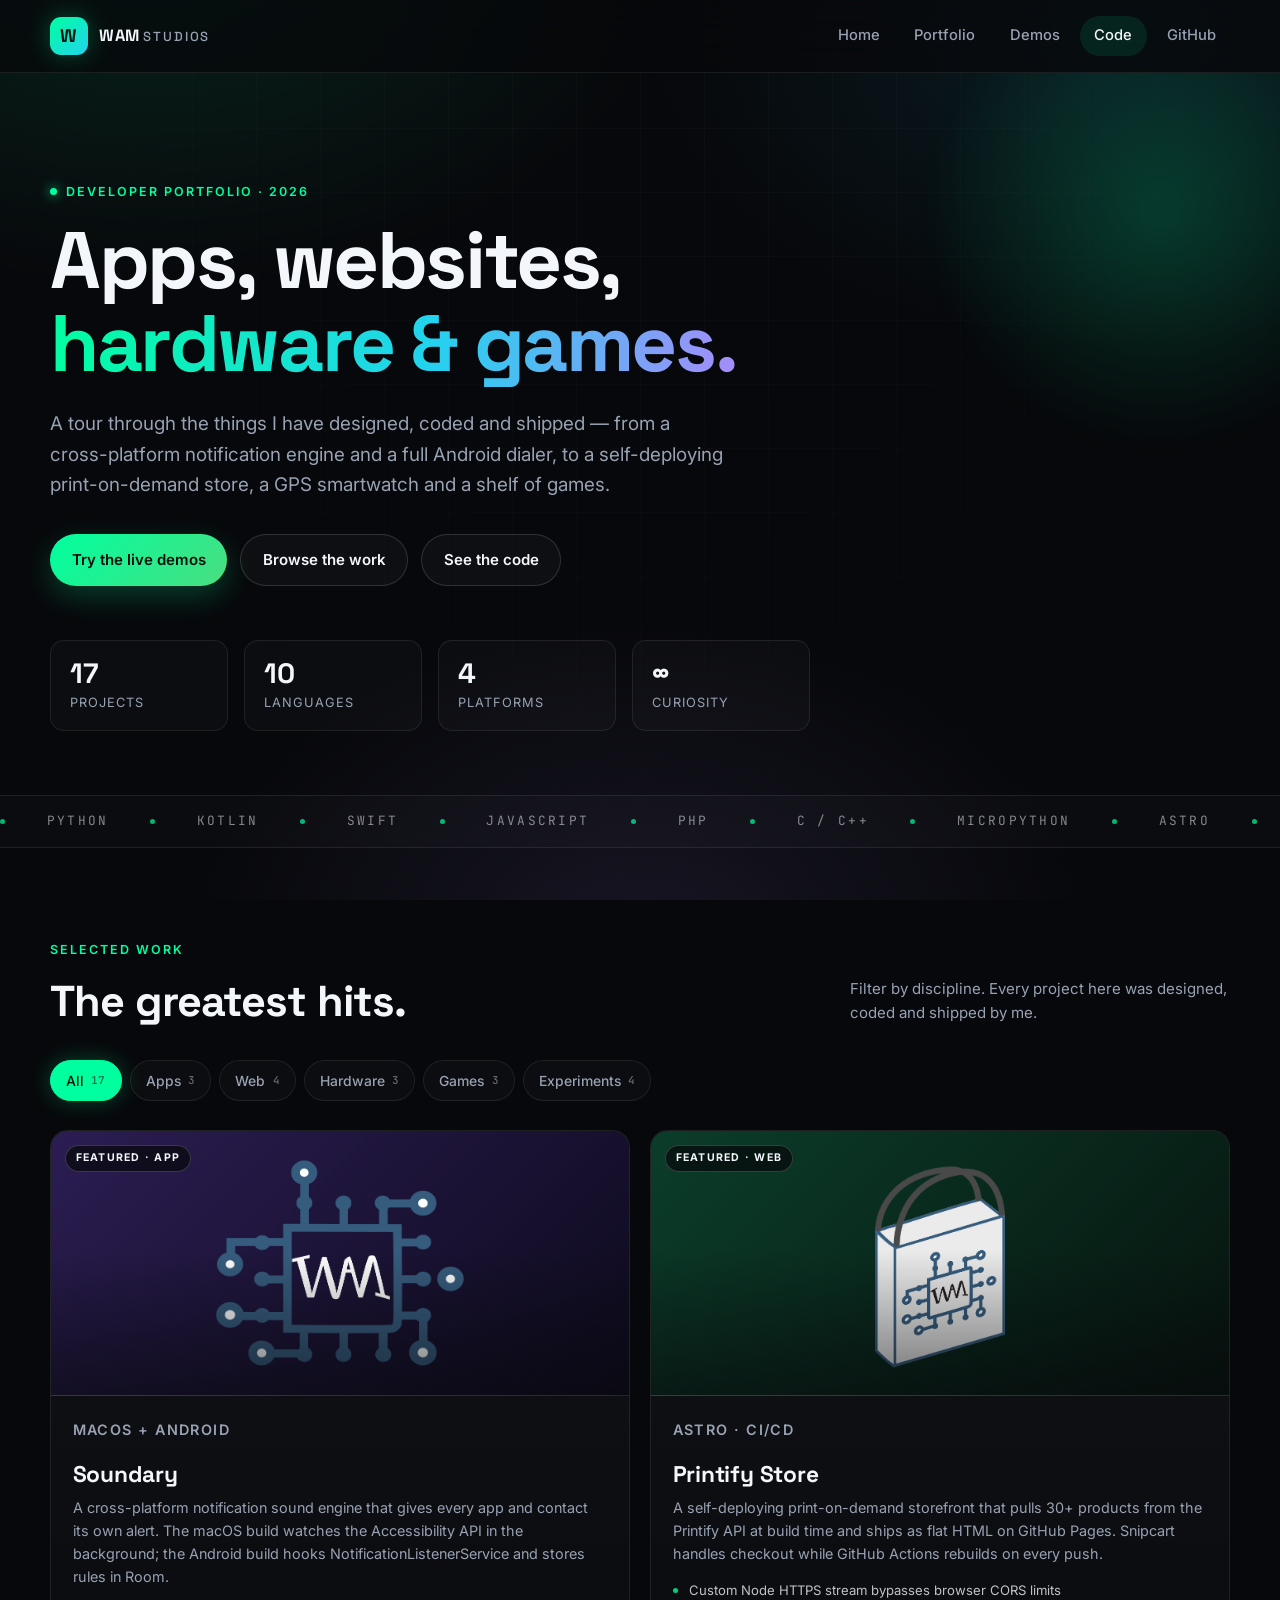
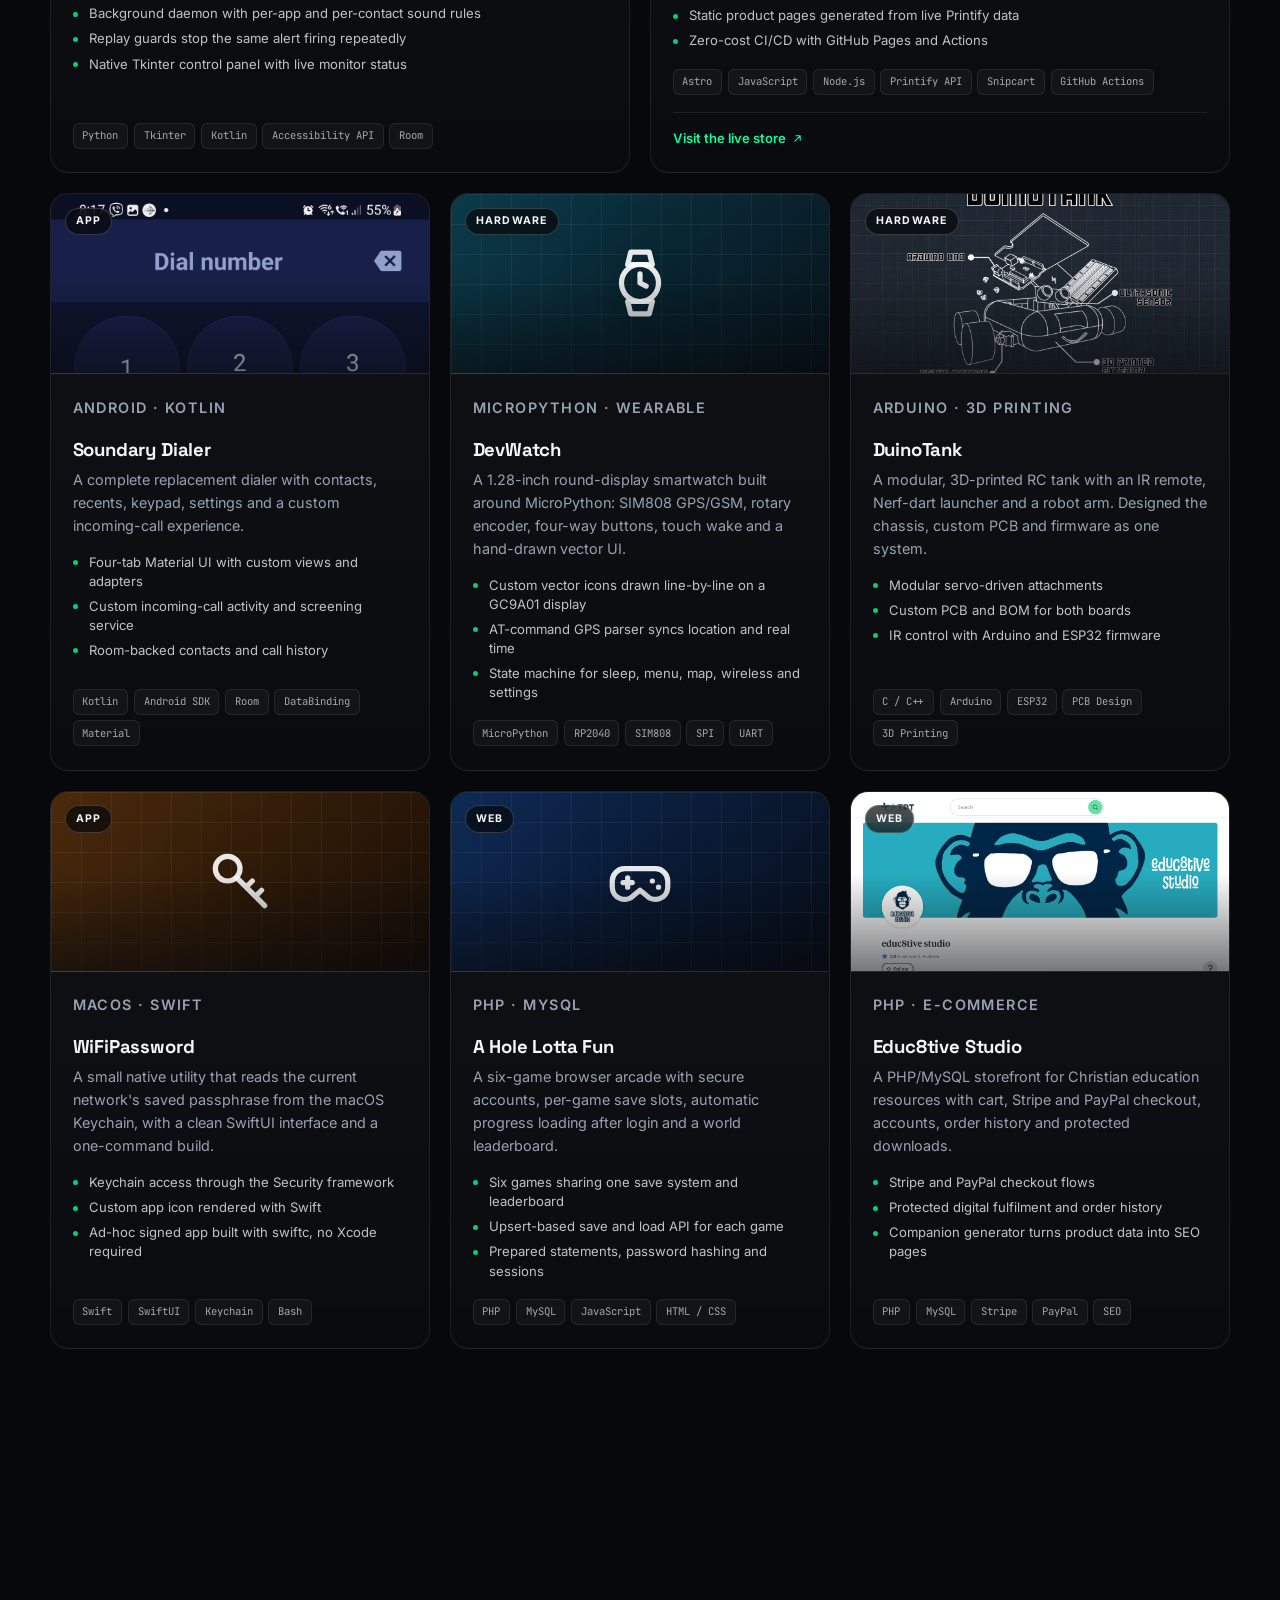
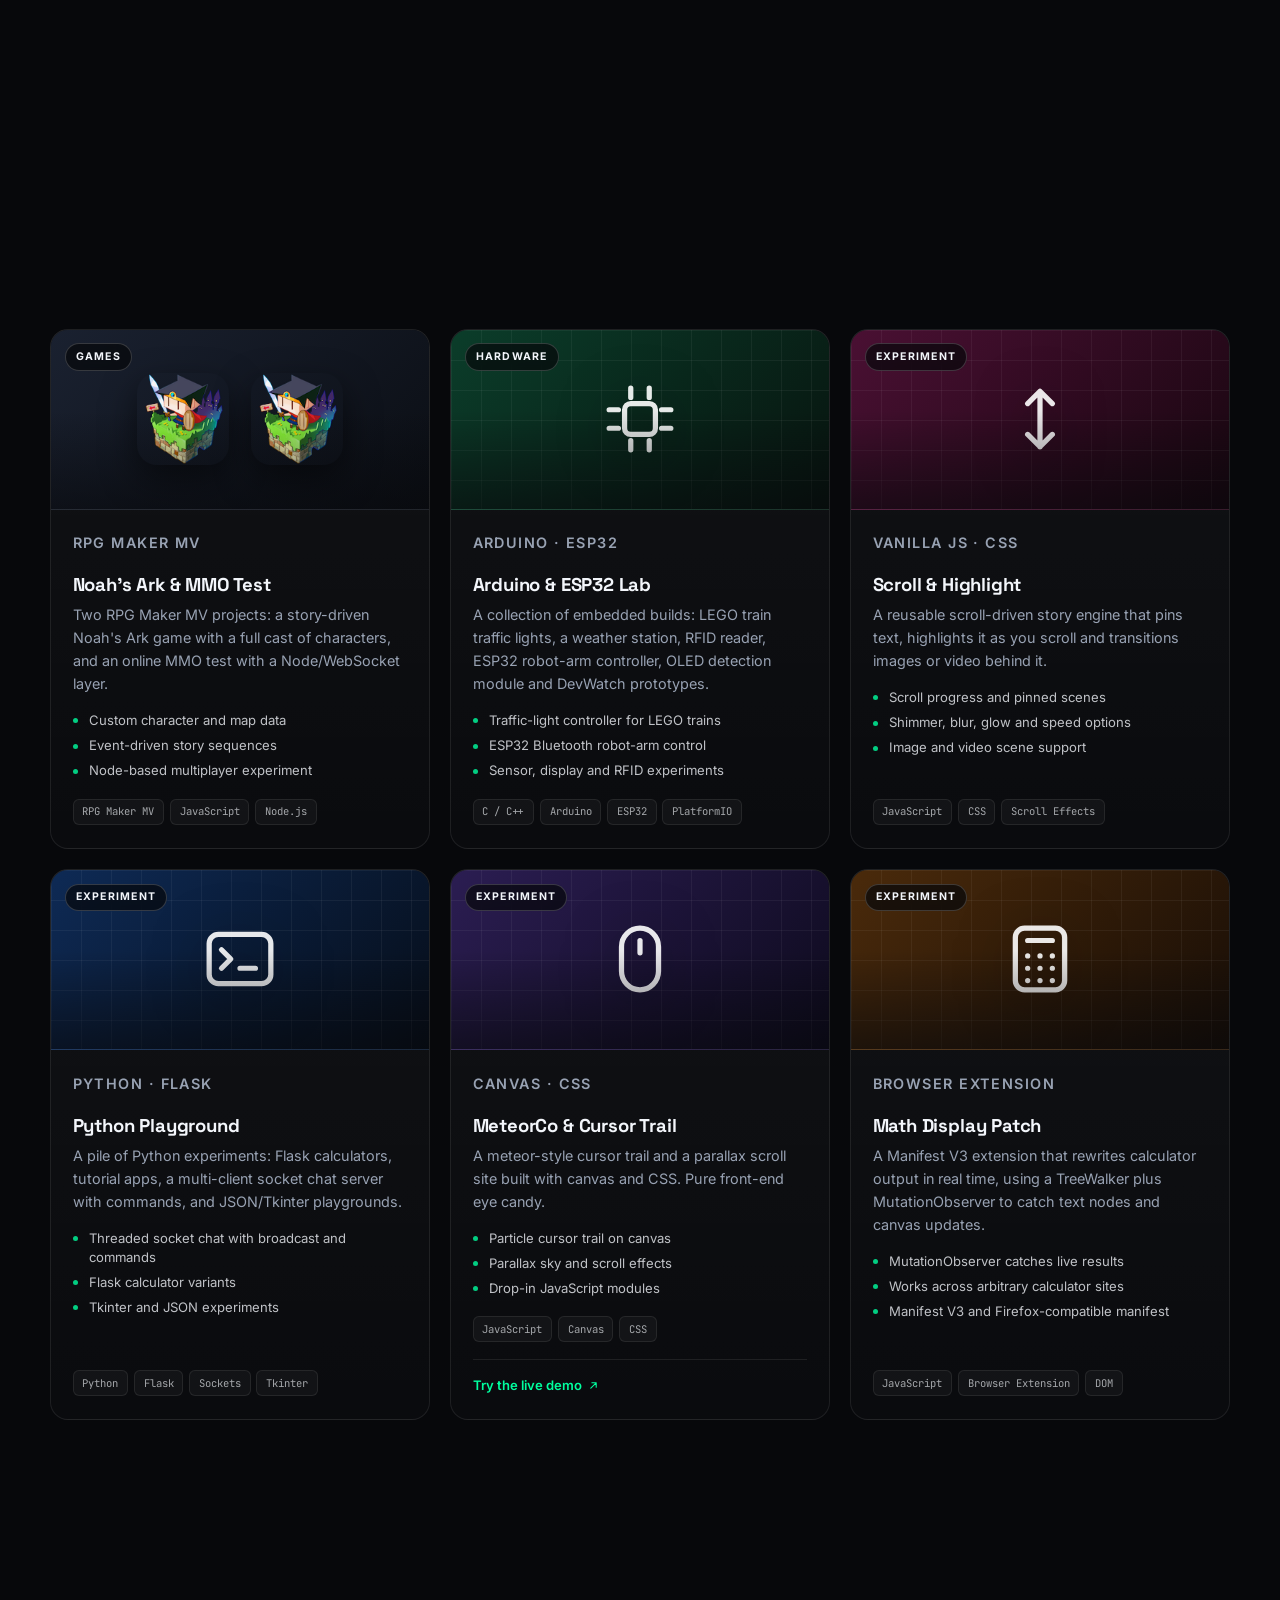
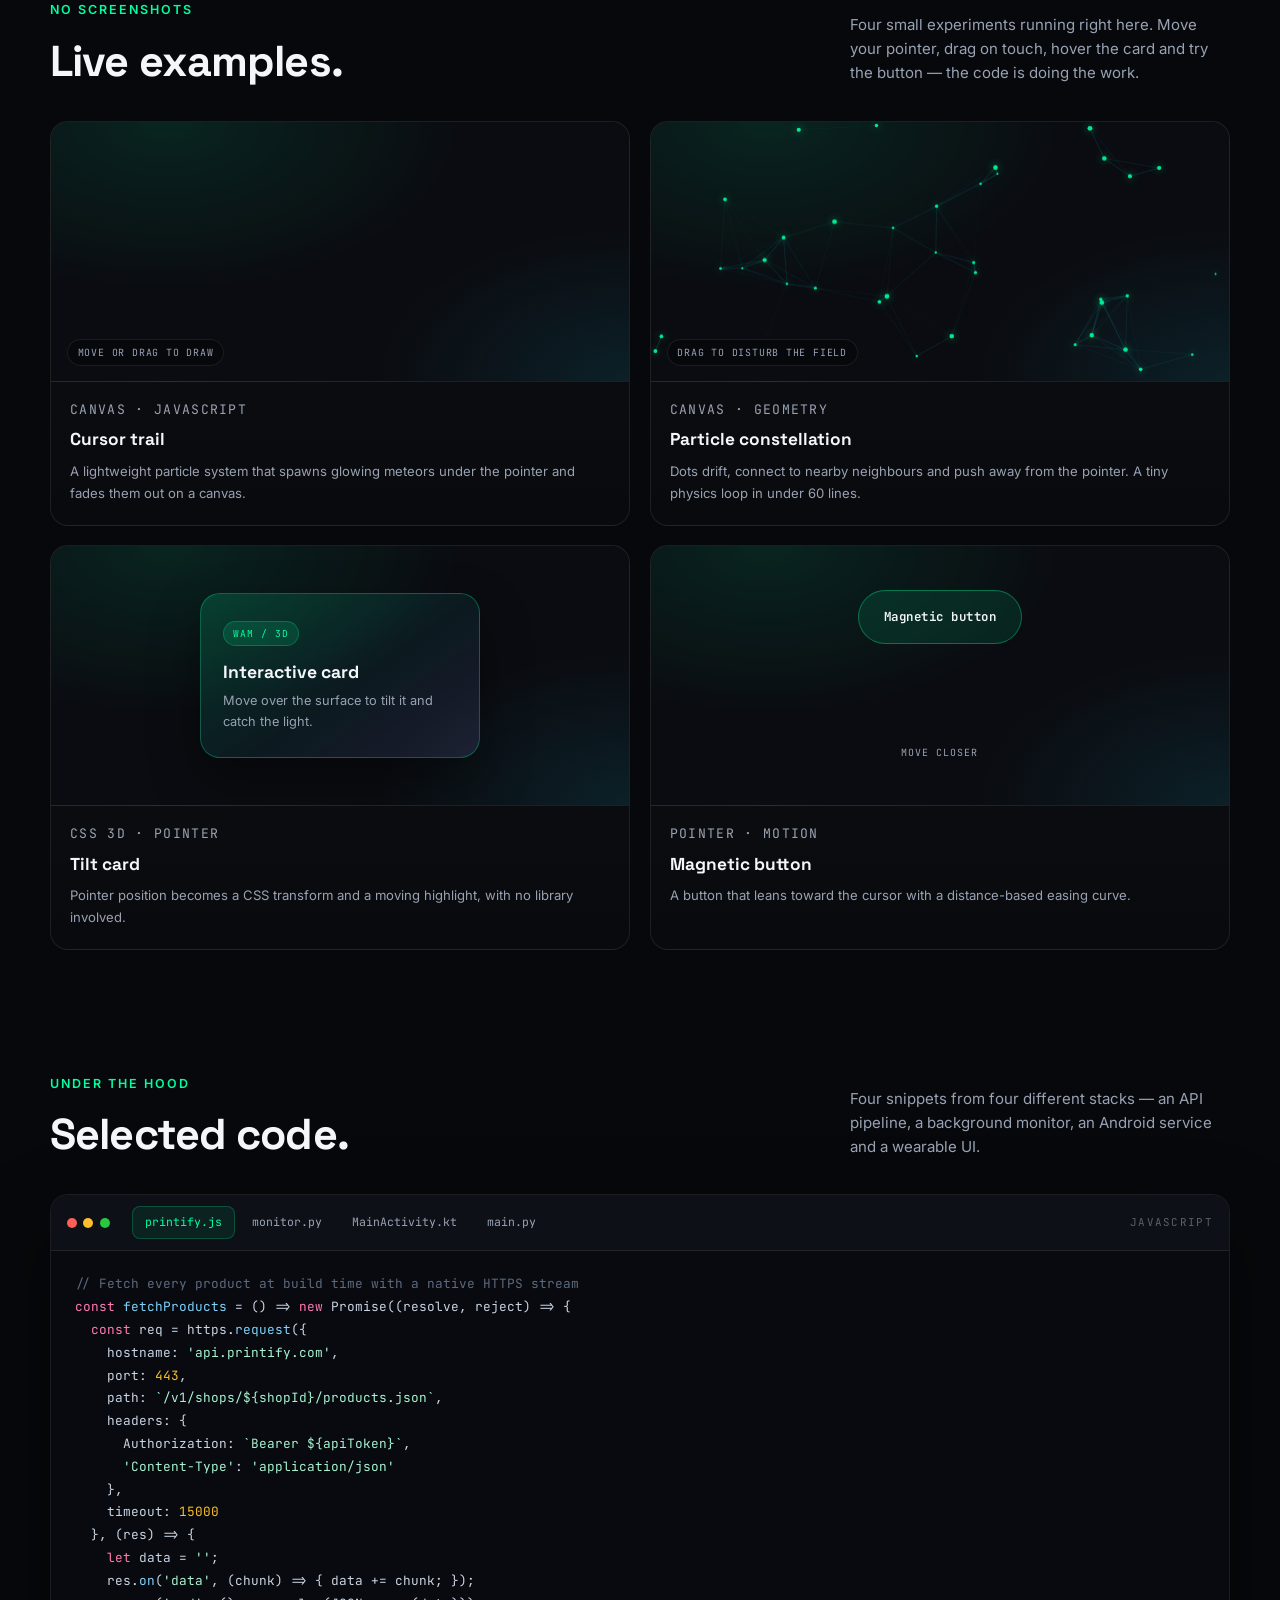
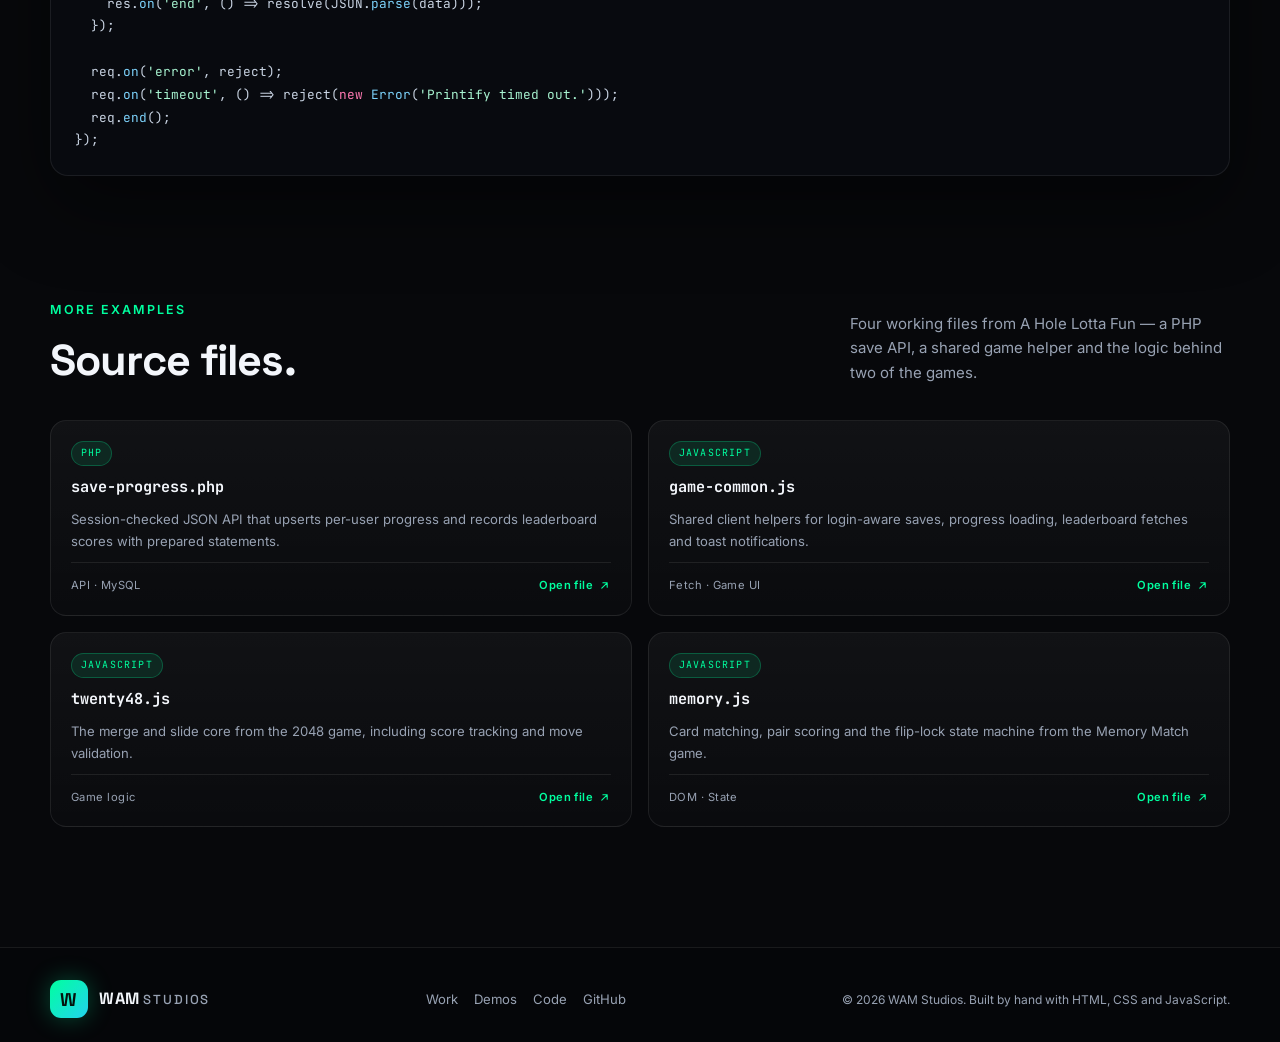
==== index.html @ cb6c3653 "Initial portfolio site" ====
<!DOCTYPE html>
<html lang="en">
<head>
<meta charset="UTF-8">
<meta name="viewport" content="width=device-width, initial-scale=1.0">
<title>Code Portfolio | WAM Studios</title>
<link rel="icon" href="image/WAM Logo.svg" type="image/svg+xml">
<link rel="preconnect" href="https://fonts.googleapis.com">
<link rel="preconnect" href="https://fonts.gstatic.com" crossorigin>
<link href="https://fonts.googleapis.com/css2?family=Inter:wght@400;500;600;700&family=Space+Grotesk:wght@500;600;700&family=JetBrains+Mono:wght@400;600&display=swap" rel="stylesheet">
<style>
  :root {
    --bg: #07080b;
    --bg-soft: #0b0d12;
    --panel: #0e1117;
    --panel-2: #131823;
    --line: rgba(255, 255, 255, 0.08);
    --line-strong: rgba(255, 255, 255, 0.14);
    --text: #f3f6fb;
    --muted: #98a2b3;
    --green: #00ff9f;
    --cyan: #22d3ee;
    --purple: #a78bfa;
    --orange: #fb923c;
    --pink: #f472b6;
    --radius: 18px;
  }

  * { margin: 0; padding: 0; box-sizing: border-box; }

  .svg-defs { position: absolute; }

  html { scroll-behavior: smooth; }

  body {
    font-family: 'Inter', system-ui, sans-serif;
    color: var(--text);
    background: var(--bg);
    line-height: 1.6;
    overflow-x: hidden;
    -webkit-font-smoothing: antialiased;
  }

  body::before {
    content: "";
    position: fixed;
    inset: 0;
    z-index: -2;
    background:
      radial-gradient(900px 600px at 12% -8%, rgba(0, 255, 159, 0.12), transparent 60%),
      radial-gradient(800px 520px at 88% 4%, rgba(34, 211, 238, 0.10), transparent 60%),
      radial-gradient(700px 500px at 50% 105%, rgba(167, 139, 250, 0.10), transparent 65%),
      var(--bg);
  }

  body::after {
    content: "";
    position: fixed;
    inset: 0;
    z-index: -1;
    pointer-events: none;
    background-image:
      linear-gradient(rgba(255, 255, 255, 0.025) 1px, transparent 1px),
      linear-gradient(90deg, rgba(255, 255, 255, 0.025) 1px, transparent 1px);
    background-size: 64px 64px;
    mask-image: radial-gradient(ellipse at 50% 0%, black 20%, transparent 78%);
    -webkit-mask-image: radial-gradient(ellipse at 50% 0%, black 20%, transparent 78%);
  }

  a { color: inherit; text-decoration: none; }
  img { max-width: 100%; display: block; }
  button { font: inherit; }

  .wrap {
    width: min(1180px, calc(100% - 3rem));
    margin: 0 auto;
  }

  .topbar {
    position: sticky;
    top: 0;
    z-index: 50;
    backdrop-filter: blur(18px);
    -webkit-backdrop-filter: blur(18px);
    background: rgba(7, 8, 11, 0.72);
    border-bottom: 1px solid var(--line);
  }

  .topbar-inner {
    display: flex;
    align-items: center;
    justify-content: space-between;
    gap: 1.5rem;
    height: 72px;
  }

  .brand {
    display: flex;
    align-items: center;
    gap: 0.7rem;
    font-family: 'Space Grotesk', sans-serif;
    font-weight: 700;
    letter-spacing: 0.02em;
  }

  .brand-mark {
    display: grid;
    place-items: center;
    width: 38px;
    height: 38px;
    border-radius: 11px;
    background: linear-gradient(135deg, var(--green), var(--cyan));
    color: #04120c;
    font-size: 1.15rem;
    box-shadow: 0 0 24px rgba(0, 255, 159, 0.28);
  }

  .brand-text { font-size: 1.02rem; }
  .brand-text em {
    font-style: normal;
    color: var(--muted);
    font-weight: 500;
    font-size: 0.82rem;
    letter-spacing: 0.14em;
    text-transform: uppercase;
  }

  .topnav {
    display: flex;
    align-items: center;
    gap: 0.35rem;
  }

  .topnav a {
    padding: 0.5rem 0.9rem;
    border-radius: 999px;
    color: var(--muted);
    font-size: 0.92rem;
    font-weight: 500;
    transition: color 0.2s, background 0.2s;
  }

  .topnav a:hover { color: var(--text); background: rgba(255, 255, 255, 0.06); }
  .topnav a.active { color: var(--text); background: rgba(0, 255, 159, 0.10); }

  .hero {
    position: relative;
    padding: 6.5rem 0 4rem;
    overflow: hidden;
  }

  .hero-glow {
    position: absolute;
    width: 520px;
    height: 520px;
    right: -140px;
    top: -120px;
    border-radius: 50%;
    background: radial-gradient(circle, rgba(0, 255, 159, 0.18), transparent 65%);
    filter: blur(10px);
    pointer-events: none;
  }

  .eyebrow {
    display: inline-flex;
    align-items: center;
    gap: 0.55rem;
    font-size: 0.78rem;
    font-weight: 600;
    letter-spacing: 0.16em;
    text-transform: uppercase;
    color: var(--green);
    margin-bottom: 1.1rem;
  }

  .eyebrow .dot {
    width: 7px;
    height: 7px;
    border-radius: 50%;
    background: var(--green);
    box-shadow: 0 0 12px var(--green);
    animation: pulse 2.2s infinite;
  }

  @keyframes pulse {
    0%, 100% { opacity: 1; transform: scale(1); }
    50% { opacity: 0.45; transform: scale(0.75); }
  }

  h1 {
    font-family: 'Space Grotesk', sans-serif;
    font-size: clamp(2.7rem, 6.4vw, 5rem);
    line-height: 1.04;
    letter-spacing: -0.03em;
    margin-bottom: 1.5rem;
  }

  .grad {
    background: linear-gradient(100deg, var(--green), var(--cyan) 55%, var(--purple));
    -webkit-background-clip: text;
    background-clip: text;
    -webkit-text-fill-color: transparent;
  }

  .lede {
    max-width: 680px;
    font-size: clamp(1.02rem, 1.5vw, 1.18rem);
    color: var(--muted);
  }

  .hero-actions {
    display: flex;
    flex-wrap: wrap;
    gap: 0.8rem;
    margin: 2.1rem 0 3.4rem;
  }

  .btn {
    display: inline-flex;
    align-items: center;
    gap: 0.5rem;
    padding: 0.82rem 1.35rem;
    border-radius: 999px;
    font-weight: 600;
    font-size: 0.94rem;
    transition: transform 0.2s, box-shadow 0.2s, background 0.2s, border-color 0.2s;
  }

  .btn:hover { transform: translateY(-2px); }

  .btn-primary {
    background: linear-gradient(135deg, var(--green), #4ade80);
    color: #04120c;
    box-shadow: 0 10px 30px rgba(0, 255, 159, 0.22);
  }

  .btn-primary:hover { box-shadow: 0 14px 38px rgba(0, 255, 159, 0.32); }

  .btn-ghost {
    border: 1px solid var(--line-strong);
    color: var(--text);
    background: rgba(255, 255, 255, 0.03);
  }

  .btn-ghost:hover { background: rgba(255, 255, 255, 0.07); border-color: rgba(255, 255, 255, 0.24); }

  .stats {
    display: grid;
    grid-template-columns: repeat(4, minmax(0, 1fr));
    gap: 1rem;
    max-width: 760px;
  }

  .stats div {
    padding: 1.05rem 1.2rem;
    border: 1px solid var(--line);
    border-radius: 14px;
    background: rgba(255, 255, 255, 0.025);
  }

  .stats dt {
    font-family: 'Space Grotesk', sans-serif;
    font-size: 1.75rem;
    font-weight: 700;
    line-height: 1.1;
  }

  .stats dd {
    color: var(--muted);
    font-size: 0.8rem;
    letter-spacing: 0.08em;
    text-transform: uppercase;
    margin-top: 0.25rem;
  }

  .marquee {
    border-top: 1px solid var(--line);
    border-bottom: 1px solid var(--line);
    background: rgba(255, 255, 255, 0.018);
    overflow: hidden;
    padding: 0.95rem 0;
  }

  .marquee-track {
    display: flex;
    width: max-content;
    gap: 2.6rem;
    animation: scroll 34s linear infinite;
  }

  .marquee span {
    font-family: 'JetBrains Mono', monospace;
    font-size: 0.8rem;
    letter-spacing: 0.18em;
    text-transform: uppercase;
    color: rgba(243, 246, 251, 0.52);
    white-space: nowrap;
  }

  .marquee span::before {
    content: "";
    display: inline-block;
    width: 5px;
    height: 5px;
    border-radius: 50%;
    background: var(--green);
    margin-right: 2.6rem;
    vertical-align: middle;
    opacity: 0.7;
  }

  @keyframes scroll {
    from { transform: translateX(0); }
    to { transform: translateX(-50%); }
  }

  .section { padding: 5.5rem 0; }
  section[id] { scroll-margin-top: 88px; }

  .section-head {
    display: flex;
    align-items: flex-end;
    justify-content: space-between;
    gap: 2rem;
    margin-bottom: 2.2rem;
  }

  h2 {
    font-family: 'Space Grotesk', sans-serif;
    font-size: clamp(1.9rem, 3.4vw, 2.7rem);
    letter-spacing: -0.02em;
    line-height: 1.1;
  }

  .section-note {
    max-width: 380px;
    color: var(--muted);
    font-size: 0.94rem;
  }

  .filters {
    display: flex;
    flex-wrap: wrap;
    gap: 0.5rem;
    margin-bottom: 1.8rem;
  }

  .filter {
    display: inline-flex;
    align-items: center;
    gap: 0.45rem;
    padding: 0.52rem 0.95rem;
    border-radius: 999px;
    border: 1px solid var(--line);
    background: rgba(255, 255, 255, 0.025);
    color: var(--muted);
    font-size: 0.87rem;
    font-weight: 500;
    cursor: pointer;
    transition: all 0.2s;
  }

  .filter span {
    font-family: 'JetBrains Mono', monospace;
    font-size: 0.68rem;
    color: rgba(243, 246, 251, 0.4);
  }

  .filter:hover { color: var(--text); border-color: var(--line-strong); }

  .filter.is-active {
    color: #04120c;
    background: var(--green);
    border-color: var(--green);
    box-shadow: 0 0 22px rgba(0, 255, 159, 0.25);
  }

  .filter.is-active span { color: rgba(4, 18, 12, 0.6); }

  .work-grid {
    display: grid;
    grid-template-columns: repeat(6, minmax(0, 1fr));
    gap: 1.25rem;
  }

  .card {
    grid-column: span 2;
    display: flex;
    flex-direction: column;
    background: linear-gradient(180deg, rgba(255, 255, 255, 0.045), rgba(255, 255, 255, 0.015));
    border: 1px solid var(--line);
    border-radius: var(--radius);
    overflow: hidden;
    transition: transform 0.28s, border-color 0.28s, box-shadow 0.28s;
  }

  .card.featured { grid-column: span 3; }

  .card:hover {
    transform: translateY(-6px);
    border-color: rgba(0, 255, 159, 0.35);
    box-shadow: 0 24px 60px rgba(0, 0, 0, 0.45), 0 0 0 1px rgba(0, 255, 159, 0.08);
  }

  .card.is-hidden { display: none; }

  .cover {
    position: relative;
    height: 180px;
    overflow: hidden;
    background: linear-gradient(135deg, #151a24, #0b0e14);
    border-bottom: 1px solid var(--line);
  }

  .card.featured .cover { height: 265px; }

  .cover img {
    width: 100%;
    height: 100%;
    object-fit: cover;
    transition: transform 0.6s ease;
  }

  .card:hover .cover img { transform: scale(1.045); }

  .cover .contain { object-fit: contain; padding: 1.6rem; }
  .cover .top { object-position: center top; }

  .cover::after {
    content: "";
    position: absolute;
    inset: 0;
    background: linear-gradient(to top, rgba(7, 8, 11, 0.55), transparent 55%);
    pointer-events: none;
  }

  .cover-art {
    position: absolute;
    inset: 0;
    display: grid;
    place-items: center;
    background-image:
      linear-gradient(rgba(255, 255, 255, 0.05) 1px, transparent 1px),
      linear-gradient(90deg, rgba(255, 255, 255, 0.05) 1px, transparent 1px);
    background-size: 30px 30px;
  }

  .cover-art .icon {
    width: 74px;
    height: 74px;
    color: rgba(255, 255, 255, 0.9);
    filter: drop-shadow(0 10px 26px rgba(0, 0, 0, 0.5));
  }

  .card.featured .cover-art .icon { width: 92px; height: 92px; }

  .cover-violet { background: linear-gradient(135deg, #2b1d52, #0d0a1c); }
  .cover-cyan { background: linear-gradient(135deg, #0b3a4a, #07131b); }
  .cover-green { background: linear-gradient(135deg, #0b3d2a, #07130e); }
  .cover-orange { background: linear-gradient(135deg, #4a2a0b, #170d06); }
  .cover-pink { background: linear-gradient(135deg, #4a1033, #17060f); }
  .cover-blue { background: linear-gradient(135deg, #0e2a55, #060d18); }

  .cover-pair {
    position: absolute;
    inset: 0;
    display: flex;
    align-items: center;
    justify-content: center;
    gap: 1.4rem;
    background: linear-gradient(135deg, #1a2130, #0b0e14);
  }

  .cover-pair img {
    width: 92px;
    height: 92px;
    border-radius: 20px;
    object-fit: cover;
    box-shadow: 0 14px 34px rgba(0, 0, 0, 0.55);
  }

  .cat-badge {
    position: absolute;
    top: 0.85rem;
    left: 0.85rem;
    z-index: 2;
    padding: 0.28rem 0.62rem;
    border-radius: 999px;
    font-size: 0.66rem;
    font-weight: 700;
    letter-spacing: 0.12em;
    text-transform: uppercase;
    background: rgba(7, 8, 11, 0.7);
    border: 1px solid rgba(255, 255, 255, 0.18);
    backdrop-filter: blur(8px);
  }

  .card-body {
    display: flex;
    flex-direction: column;
    flex: 1;
    padding: 1.35rem 1.35rem 1.45rem;
  }

  .card-body h3 {
    font-family: 'Space Grotesk', sans-serif;
    font-size: 1.16rem;
    letter-spacing: -0.01em;
    margin-bottom: 0.2rem;
  }

  .card.featured .card-body h3 { font-size: 1.42rem; }

  .kicker {
    color: var(--green);
    font-size: 0.72rem;
    font-weight: 600;
    letter-spacing: 0.1em;
    text-transform: uppercase;
    margin-bottom: 0.65rem;
  }

  .card-body p {
    color: var(--muted);
    font-size: 0.9rem;
    margin-bottom: 1rem;
  }

  .highlights {
    list-style: none;
    display: grid;
    gap: 0.38rem;
    margin-bottom: 1.15rem;
  }

  .highlights li {
    position: relative;
    padding-left: 1.05rem;
    color: rgba(243, 246, 251, 0.78);
    font-size: 0.82rem;
    line-height: 1.45;
  }

  .highlights li::before {
    content: "";
    position: absolute;
    left: 0;
    top: 0.55em;
    width: 5px;
    height: 5px;
    border-radius: 50%;
    background: var(--green);
    opacity: 0.8;
  }

  .tags {
    display: flex;
    flex-wrap: wrap;
    gap: 0.35rem;
    margin-top: auto;
  }

  .tags span {
    padding: 0.22rem 0.55rem;
    border-radius: 6px;
    border: 1px solid var(--line);
    background: rgba(255, 255, 255, 0.035);
    color: rgba(243, 246, 251, 0.65);
    font-family: 'JetBrains Mono', monospace;
    font-size: 0.66rem;
  }

  .card-links {
    display: flex;
    flex-wrap: wrap;
    gap: 0.9rem;
    margin-top: 1.05rem;
    padding-top: 0.95rem;
    border-top: 1px solid var(--line);
  }

  .card-links a {
    display: inline-flex;
    align-items: center;
    gap: 0.35rem;
    font-size: 0.82rem;
    font-weight: 600;
    color: var(--green);
  }

  .card-links a:hover { text-decoration: underline; }
  .card-links a svg { width: 13px; height: 13px; }

  .code-section { padding-top: 2rem; }

  .code-window {
    border: 1px solid var(--line);
    border-radius: var(--radius);
    overflow: hidden;
    background: #080a0f;
    box-shadow: 0 30px 80px rgba(0, 0, 0, 0.45);
  }

  .code-bar {
    display: flex;
    align-items: center;
    gap: 1rem;
    padding: 0.7rem 1rem;
    background: #0d1016;
    border-bottom: 1px solid var(--line);
    overflow-x: auto;
  }

  .dots { display: flex; gap: 0.4rem; flex-shrink: 0; }
  .dots i { width: 10px; height: 10px; border-radius: 50%; background: #2a3242; display: block; }
  .dots i:first-child { background: #ff5f57; }
  .dots i:nth-child(2) { background: #febc2e; }
  .dots i:nth-child(3) { background: #28c840; }

  .code-tabs {
    display: flex;
    gap: 0.25rem;
    margin-left: 0.4rem;
  }

  .code-tab {
    padding: 0.38rem 0.75rem;
    border-radius: 8px;
    border: 1px solid transparent;
    background: transparent;
    color: var(--muted);
    font-family: 'JetBrains Mono', monospace;
    font-size: 0.72rem;
    cursor: pointer;
    white-space: nowrap;
    transition: all 0.2s;
  }

  .code-tab:hover { color: var(--text); background: rgba(255, 255, 255, 0.05); }

  .code-tab.is-active {
    color: var(--green);
    background: rgba(0, 255, 159, 0.08);
    border-color: rgba(0, 255, 159, 0.22);
  }

  .code-lang {
    margin-left: auto;
    font-family: 'JetBrains Mono', monospace;
    font-size: 0.68rem;
    letter-spacing: 0.12em;
    text-transform: uppercase;
    color: rgba(243, 246, 251, 0.35);
    flex-shrink: 0;
  }

  .code-panel { display: none; margin: 0; padding: 1.4rem 1.5rem; overflow-x: auto; }
  .code-panel.is-active { display: block; }

  .code-panel code {
    font-family: 'JetBrains Mono', monospace;
    font-size: 0.8rem;
    line-height: 1.75;
    color: #c9d4e3;
    white-space: pre;
  }

  .code-panel .cmt { color: #5c6a7e; }
  .code-panel .kw { color: #ff7ab2; }
  .code-panel .fn { color: #7dd3fc; }
  .code-panel .str { color: #a7f3d0; }
  .code-panel .num { color: #fbbf24; }

  .demo-grid {
    display: grid;
    grid-template-columns: repeat(2, minmax(0, 1fr));
    gap: 1.2rem;
  }

  .demo-card {
    border: 1px solid var(--line);
    border-radius: var(--radius);
    background: linear-gradient(180deg, rgba(255, 255, 255, 0.04), rgba(255, 255, 255, 0.012));
    overflow: hidden;
  }

  .demo-stage {
    position: relative;
    display: grid;
    place-items: center;
    height: 260px;
    overflow: hidden;
    background:
      radial-gradient(420px 240px at 20% 0%, rgba(0, 255, 159, 0.10), transparent 70%),
      radial-gradient(360px 220px at 100% 100%, rgba(34, 211, 238, 0.10), transparent 70%),
      #0a0c11;
    border-bottom: 1px solid var(--line);
    touch-action: pan-y;
    user-select: none;
  }

  .demo-stage canvas {
    position: absolute;
    inset: 0;
    display: block;
    width: 100%;
    height: 100%;
  }

  .trail-stage,
  .constellation-stage { cursor: crosshair; }

  .demo-label {
    position: absolute;
    left: 1rem;
    bottom: 0.9rem;
    z-index: 2;
    padding: 0.3rem 0.6rem;
    border-radius: 999px;
    border: 1px solid var(--line);
    background: rgba(7, 8, 11, 0.7);
    color: var(--muted);
    font-family: 'JetBrains Mono', monospace;
    font-size: 0.62rem;
    letter-spacing: 0.08em;
    text-transform: uppercase;
    pointer-events: none;
    backdrop-filter: blur(8px);
    -webkit-backdrop-filter: blur(8px);
  }

  .demo-copy { padding: 1.1rem 1.2rem 1.25rem; }

  .demo-kicker {
    margin-bottom: 0.35rem;
    color: var(--cyan);
    font-family: 'JetBrains Mono', monospace;
    font-size: 0.64rem;
    letter-spacing: 0.1em;
    text-transform: uppercase;
  }

  .demo-copy h3 {
    margin-bottom: 0.45rem;
    font-family: 'Space Grotesk', sans-serif;
    font-size: 1.08rem;
  }

  .demo-copy p {
    color: var(--muted);
    font-size: 0.82rem;
    line-height: 1.65;
  }

  .tilt-stage { perspective: 900px; }

  .tilt-card {
    position: relative;
    width: min(72%, 280px);
    padding: 1.55rem 1.4rem;
    border: 1px solid rgba(0, 255, 159, 0.28);
    border-radius: 20px;
    background: linear-gradient(145deg, rgba(0, 255, 159, 0.16), rgba(34, 211, 238, 0.07) 55%, rgba(167, 139, 250, 0.12));
    box-shadow: 0 22px 50px rgba(0, 0, 0, 0.38);
    overflow: hidden;
    transform-style: preserve-3d;
    transition: transform 0.15s ease;
    will-change: transform;
  }

  .tilt-card::after {
    content: "";
    position: absolute;
    inset: 0;
    background: radial-gradient(circle at var(--mx, 50%) var(--my, 50%), rgba(255, 255, 255, 0.22), transparent 45%);
    opacity: 0;
    transition: opacity 0.2s ease;
    pointer-events: none;
  }

  .tilt-stage:hover .tilt-card::after { opacity: 1; }

  .tilt-badge {
    display: inline-block;
    margin-bottom: 0.75rem;
    padding: 0.22rem 0.55rem;
    border: 1px solid rgba(0, 255, 159, 0.24);
    border-radius: 999px;
    background: rgba(0, 255, 159, 0.12);
    color: var(--green);
    font-family: 'JetBrains Mono', monospace;
    font-size: 0.6rem;
    letter-spacing: 0.1em;
  }

  .tilt-card h3 {
    margin-bottom: 0.35rem;
    font-family: 'Space Grotesk', sans-serif;
    font-size: 1.1rem;
  }

  .tilt-card p {
    color: var(--muted);
    font-size: 0.8rem;
    line-height: 1.6;
  }

  .magnetic-stage { gap: 0.85rem; }

  .magnetic-btn {
    position: relative;
    z-index: 2;
    padding: 1rem 1.55rem;
    border: 1px solid rgba(0, 255, 159, 0.35);
    border-radius: 999px;
    background: rgba(0, 255, 159, 0.1);
    color: var(--text);
    font-family: 'JetBrains Mono', monospace;
    font-size: 0.78rem;
    font-weight: 600;
    letter-spacing: 0.04em;
    cursor: pointer;
    transition: transform 0.18s ease, box-shadow 0.18s ease, background 0.18s ease;
    will-change: transform;
  }

  .magnetic-btn:hover {
    background: rgba(0, 255, 159, 0.16);
    box-shadow: 0 0 35px rgba(0, 255, 159, 0.22);
  }

  .demo-hint {
    color: var(--muted);
    font-family: 'JetBrains Mono', monospace;
    font-size: 0.62rem;
    letter-spacing: 0.1em;
    text-transform: uppercase;
  }

  .example-grid {
    display: grid;
    grid-template-columns: repeat(2, minmax(0, 1fr));
    gap: 1rem;
    margin-top: 1.4rem;
  }

  .example-card {
    display: flex;
    flex-direction: column;
    gap: 0.6rem;
    padding: 1.25rem;
    border: 1px solid var(--line);
    border-radius: 16px;
    background: linear-gradient(180deg, rgba(255, 255, 255, 0.045), rgba(255, 255, 255, 0.015));
    transition: transform 0.2s ease, border-color 0.2s ease, background 0.2s ease;
  }

  .example-card:hover {
    transform: translateY(-3px);
    border-color: rgba(0, 255, 159, 0.32);
    background: linear-gradient(180deg, rgba(0, 255, 159, 0.06), rgba(255, 255, 255, 0.015));
  }

  .file-type {
    align-self: flex-start;
    padding: 0.22rem 0.55rem;
    border-radius: 999px;
    background: rgba(0, 255, 159, 0.1);
    border: 1px solid rgba(0, 255, 159, 0.24);
    color: var(--green);
    font-family: 'JetBrains Mono', monospace;
    font-size: 0.62rem;
    letter-spacing: 0.12em;
    text-transform: uppercase;
  }

  .example-card h3 {
    margin: 0;
    font-family: 'JetBrains Mono', monospace;
    font-size: 0.95rem;
    color: var(--text);
  }

  .example-card p {
    margin: 0;
    color: var(--muted);
    font-size: 0.82rem;
    line-height: 1.65;
  }

  .file-meta {
    display: flex;
    align-items: center;
    justify-content: space-between;
    gap: 1rem;
    margin-top: auto;
    padding-top: 0.85rem;
    border-top: 1px solid var(--line);
    color: var(--muted);
    font-size: 0.7rem;
    letter-spacing: 0.04em;
  }

  .file-meta span:last-child {
    display: inline-flex;
    align-items: center;
    gap: 0.3rem;
    color: var(--green);
    font-weight: 600;
  }

  .file-meta svg { width: 13px; height: 13px; }

  .reveal { opacity: 0; transform: translateY(18px); transition: opacity 0.6s ease, transform 0.6s ease; }
  .reveal.in { opacity: 1; transform: none; }

  .site-footer {
    margin-top: 2rem;
    padding: 2rem 0;
    border-top: 1px solid var(--line);
    background: #050609;
  }

  .site-footer-inner {
    display: flex;
    align-items: center;
    justify-content: space-between;
    gap: 1.5rem;
    flex-wrap: wrap;
  }

  .footer-nav {
    display: flex;
    flex-wrap: wrap;
    gap: 1rem;
  }

  .footer-nav a {
    color: var(--muted);
    font-size: 0.82rem;
  }

  .footer-nav a:hover { color: var(--text); }

  .footer-copy {
    color: var(--muted);
    font-size: 0.75rem;
  }

  @media (max-width: 1100px) {
    .work-grid { grid-template-columns: repeat(2, minmax(0, 1fr)); }
    .card, .card.featured { grid-column: span 1; }
    .card.featured .cover { height: 220px; }
    .section-head { flex-direction: column; align-items: flex-start; gap: 0.8rem; }
  }

  @media (max-width: 720px) {
    .wrap { width: calc(100% - 2rem); }
    .topbar-inner { height: 64px; gap: 0.5rem; }
    .brand { flex-shrink: 0; }
    .brand-text em { display: none; }
    .topnav {
      gap: 0.2rem;
      min-width: 0;
      overflow-x: auto;
      scrollbar-width: none;
    }
    .topnav::-webkit-scrollbar { display: none; }
    .topnav a {
      padding: 0.4rem 0.5rem;
      font-size: 0.78rem;
      white-space: nowrap;
    }
    .topnav a:first-child { display: none; }
    .hero { padding-top: 4rem; }
    .stats { grid-template-columns: repeat(2, minmax(0, 1fr)); }
    .work-grid { grid-template-columns: 1fr; }
    .cover, .card.featured .cover { height: 200px; }
    .section { padding: 3.8rem 0; }
    .code-panel { padding: 1.1rem; }
    .code-panel code { font-size: 0.72rem; }
    .code-lang { display: none; }
    .demo-grid { grid-template-columns: 1fr; }
    .demo-stage { height: 230px; }
    .example-grid { grid-template-columns: 1fr; }
    .site-footer-inner { align-items: flex-start; flex-direction: column; }
  }

  @media (max-width: 380px) {
    .topnav a:nth-child(2) { display: none; }
  }

  @media (prefers-reduced-motion: reduce) {
    html { scroll-behavior: auto; }
    .marquee-track { animation: none; }
    .reveal { opacity: 1; transform: none; transition: none; }
    .card, .cover img { transition: none; }
    .tilt-card, .magnetic-btn { transition: none; }
  }
</style>
</head>
<body id="top">

<svg class="svg-defs" width="0" height="0" aria-hidden="true">
  <symbol id="i-wave" viewBox="0 0 24 24" fill="none" stroke="currentColor" stroke-width="1.7" stroke-linecap="round">
    <path d="M3 12h2l2-6 3 14 3-18 3 14 2-4h3"/>
  </symbol>
  <symbol id="i-phone" viewBox="0 0 24 24" fill="none" stroke="currentColor" stroke-width="1.7" stroke-linecap="round" stroke-linejoin="round">
    <rect x="6" y="2" width="12" height="20" rx="3"/><path d="M11 18h2"/>
  </symbol>
  <symbol id="i-cart" viewBox="0 0 24 24" fill="none" stroke="currentColor" stroke-width="1.7" stroke-linecap="round" stroke-linejoin="round">
    <circle cx="9" cy="20" r="1.4"/><circle cx="18" cy="20" r="1.4"/><path d="M2 3h3l2.4 11.2a2 2 0 0 0 2 1.6h7.9a2 2 0 0 0 2-1.6L21 7H6"/>
  </symbol>
  <symbol id="i-watch" viewBox="0 0 24 24" fill="none" stroke="currentColor" stroke-width="1.7" stroke-linecap="round" stroke-linejoin="round">
    <circle cx="12" cy="12" r="6"/><path d="M9 2h6l1 4H8l1-4ZM9 22h6l1-4H8l1 4ZM12 9v3l2 1"/>
  </symbol>
  <symbol id="i-chip" viewBox="0 0 24 24" fill="none" stroke="currentColor" stroke-width="1.7" stroke-linecap="round" stroke-linejoin="round">
    <rect x="7" y="7" width="10" height="10" rx="2"/><path d="M9 2v3M15 2v3M9 19v3M15 19v3M2 9h3M2 15h3M19 9h3M19 15h3"/>
  </symbol>
  <symbol id="i-key" viewBox="0 0 24 24" fill="none" stroke="currentColor" stroke-width="1.7" stroke-linecap="round" stroke-linejoin="round">
    <circle cx="8" cy="8" r="4"/><path d="M11 11l9 9M17 17l2-2M14 14l2-2"/>
  </symbol>
  <symbol id="i-globe" viewBox="0 0 24 24" fill="none" stroke="currentColor" stroke-width="1.7" stroke-linecap="round" stroke-linejoin="round">
    <circle cx="12" cy="12" r="9"/><path d="M3 12h18M12 3c2.6 3 2.6 15 0 18M12 3c-2.6 3-2.6 15 0 18"/>
  </symbol>
  <symbol id="i-book" viewBox="0 0 24 24" fill="none" stroke="currentColor" stroke-width="1.7" stroke-linecap="round" stroke-linejoin="round">
    <path d="M4 4h6a3 3 0 0 1 3 3v13a2.5 2.5 0 0 0-2.5-2.5H4V4ZM20 4h-6a3 3 0 0 0-3 3v13a2.5 2.5 0 0 1 2.5-2.5H20V4Z"/>
  </symbol>
  <symbol id="i-game" viewBox="0 0 24 24" fill="none" stroke="currentColor" stroke-width="1.7" stroke-linecap="round" stroke-linejoin="round">
    <path d="M7 8h10a4 4 0 0 1 4 4v2a4 4 0 0 1-7 2.6L12 15l-2 1.6A4 4 0 0 1 3 14v-2a4 4 0 0 1 4-4Z"/>
    <path d="M8 11v3M6.5 12.5h3M16 12h.01M18 14h.01"/>
  </symbol>
  <symbol id="i-dice" viewBox="0 0 24 24" fill="none" stroke="currentColor" stroke-width="1.7" stroke-linecap="round" stroke-linejoin="round">
    <rect x="3" y="3" width="18" height="18" rx="4"/><path d="M8 8h.01M16 8h.01M12 12h.01M8 16h.01M16 16h.01"/>
  </symbol>
  <symbol id="i-scroll" viewBox="0 0 24 24" fill="none" stroke="currentColor" stroke-width="1.7" stroke-linecap="round" stroke-linejoin="round">
    <path d="M12 3v18M8 7l4-4 4 4M8 17l4 4 4-4"/>
  </symbol>
  <symbol id="i-terminal" viewBox="0 0 24 24" fill="none" stroke="currentColor" stroke-width="1.7" stroke-linecap="round" stroke-linejoin="round">
    <rect x="2" y="4" width="20" height="16" rx="3"/><path d="M6 9l3 3-3 3M12 15h5"/>
  </symbol>
  <symbol id="i-mouse" viewBox="0 0 24 24" fill="none" stroke="currentColor" stroke-width="1.7" stroke-linecap="round" stroke-linejoin="round">
    <rect x="6" y="2" width="12" height="20" rx="6"/><path d="M12 6v4"/>
  </symbol>
  <symbol id="i-calc" viewBox="0 0 24 24" fill="none" stroke="currentColor" stroke-width="1.7" stroke-linecap="round" stroke-linejoin="round">
    <rect x="4" y="2" width="16" height="20" rx="3"/><path d="M8 6h8M8 11h.01M12 11h.01M16 11h.01M8 15h.01M12 15h.01M16 15h.01M8 19h.01M12 19h.01M16 19h.01"/>
  </symbol>
  <symbol id="i-arrow" viewBox="0 0 24 24" fill="none" stroke="currentColor" stroke-width="2" stroke-linecap="round" stroke-linejoin="round">
    <path d="M7 17L17 7M9 7h8v8"/>
  </symbol>
</svg>

<header class="topbar">
  <div class="wrap topbar-inner">
    <a class="brand" href="#top">
      <span class="brand-mark">W</span>
      <span class="brand-text">WAM <em>Studios</em></span>
    </a>
    <nav class="topnav" aria-label="Main navigation">
      <a href="#top">Home</a>
      <a href="#work">Portfolio</a>
      <a href="#live">Demos</a>
      <a href="#code" class="active">Code</a>
      <a href="https://github.com/Salad-Spinner" target="_blank" rel="noopener">GitHub</a>
    </nav>
  </div>
</header>

<main>
  <section class="hero">
    <div class="hero-glow"></div>
    <div class="wrap">
      <p class="eyebrow"><span class="dot"></span> Developer portfolio · 2026</p>
      <h1>Apps, websites,<br><span class="grad">hardware &amp; games.</span></h1>
      <p class="lede">A tour through the things I have designed, coded and shipped — from a cross-platform notification engine and a full Android dialer, to a self-deploying print-on-demand store, a GPS smartwatch and a shelf of games.</p>
      <div class="hero-actions">
        <a class="btn btn-primary" href="#live">Try the live demos</a>
        <a class="btn btn-ghost" href="#work">Browse the work</a>
        <a class="btn btn-ghost" href="#code">See the code</a>
      </div>
      <dl class="stats">
        <div><dt>17</dt><dd>Projects</dd></div>
        <div><dt>10</dt><dd>Languages</dd></div>
        <div><dt>4</dt><dd>Platforms</dd></div>
        <div><dt>∞</dt><dd>Curiosity</dd></div>
      </dl>
    </div>
  </section>

  <div class="marquee" aria-hidden="true">
    <div class="marquee-track">
      <span>Python</span><span>Kotlin</span><span>Swift</span><span>JavaScript</span><span>PHP</span><span>C / C++</span><span>MicroPython</span><span>Astro</span><span>MySQL</span><span>Node.js</span><span>HTML / CSS</span><span>GDevelop</span>
      <span>Python</span><span>Kotlin</span><span>Swift</span><span>JavaScript</span><span>PHP</span><span>C / C++</span><span>MicroPython</span><span>Astro</span><span>MySQL</span><span>Node.js</span><span>HTML / CSS</span><span>GDevelop</span>
    </div>
  </div>

  <section id="work" class="section wrap">
    <div class="section-head">
      <div>
        <p class="eyebrow">Selected work</p>
        <h2>The greatest hits.</h2>
      </div>
      <p class="section-note">Filter by discipline. Every project here was designed, coded and shipped by me.</p>
    </div>

    <div class="filters" role="group" aria-label="Filter projects">
      <button type="button" class="filter is-active" data-filter="all">All <span>17</span></button>
      <button type="button" class="filter" data-filter="apps">Apps <span>3</span></button>
      <button type="button" class="filter" data-filter="web">Web <span>4</span></button>
      <button type="button" class="filter" data-filter="hardware">Hardware <span>3</span></button>
      <button type="button" class="filter" data-filter="games">Games <span>3</span></button>
      <button type="button" class="filter" data-filter="experiments">Experiments <span>4</span></button>
    </div>

    <div class="work-grid" id="workGrid">

      <article class="card featured reveal" data-cat="apps">
        <div class="cover cover-violet">
          <span class="cat-badge">Featured · App</span>
          <img class="contain" src="image/projects/soundary-logo.png" alt="Soundary logo">
        </div>
        <div class="card-body">
          <p class="kicker">macOS + Android</p>
          <h3>Soundary</h3>
          <p>A cross-platform notification sound engine that gives every app and contact its own alert. The macOS build watches the Accessibility API in the background; the Android build hooks NotificationListenerService and stores rules in Room.</p>
          <ul class="highlights">
            <li>Background daemon with per-app and per-contact sound rules</li>
            <li>Replay guards stop the same alert firing repeatedly</li>
            <li>Native Tkinter control panel with live monitor status</li>
          </ul>
          <div class="tags"><span>Python</span><span>Tkinter</span><span>Kotlin</span><span>Accessibility API</span><span>Room</span></div>
        </div>
      </article>

      <article class="card featured reveal" data-cat="web">
        <div class="cover cover-green">
          <span class="cat-badge">Featured · Web</span>
          <img class="contain" src="image/projects/merch-logo.png" alt="WAM merch logo">
        </div>
        <div class="card-body">
          <p class="kicker">Astro · CI/CD</p>
          <h3>Printify Store</h3>
          <p>A self-deploying print-on-demand storefront that pulls 30+ products from the Printify API at build time and ships as flat HTML on GitHub Pages. Snipcart handles checkout while GitHub Actions rebuilds on every push.</p>
          <ul class="highlights">
            <li>Custom Node HTTPS stream bypasses browser CORS limits</li>
            <li>Static product pages generated from live Printify data</li>
            <li>Zero-cost CI/CD with GitHub Pages and Actions</li>
          </ul>
          <div class="tags"><span>Astro</span><span>JavaScript</span><span>Node.js</span><span>Printify API</span><span>Snipcart</span><span>GitHub Actions</span></div>
          <div class="card-links">
            <a href="https://salad-spinner.github.io/printify-store" target="_blank" rel="noopener">Visit the live store <svg><use href="#i-arrow"/></svg></a>
          </div>
        </div>
      </article>

      <article class="card reveal" data-cat="apps">
        <div class="cover cover-violet">
          <span class="cat-badge">App</span>
          <img class="top" src="image/projects/soundary-dialer.png" alt="Soundary Dialer keypad screen">
        </div>
        <div class="card-body">
          <p class="kicker">Android · Kotlin</p>
          <h3>Soundary Dialer</h3>
          <p>A complete replacement dialer with contacts, recents, keypad, settings and a custom incoming-call experience.</p>
          <ul class="highlights">
            <li>Four-tab Material UI with custom views and adapters</li>
            <li>Custom incoming-call activity and screening service</li>
            <li>Room-backed contacts and call history</li>
          </ul>
          <div class="tags"><span>Kotlin</span><span>Android SDK</span><span>Room</span><span>DataBinding</span><span>Material</span></div>
        </div>
      </article>

      <article class="card reveal" data-cat="hardware">
        <div class="cover cover-cyan">
          <span class="cat-badge">Hardware</span>
          <div class="cover-art"><svg class="icon"><use href="#i-watch"/></svg></div>
        </div>
        <div class="card-body">
          <p class="kicker">MicroPython · Wearable</p>
          <h3>DevWatch</h3>
          <p>A 1.28-inch round-display smartwatch built around MicroPython: SIM808 GPS/GSM, rotary encoder, four-way buttons, touch wake and a hand-drawn vector UI.</p>
          <ul class="highlights">
            <li>Custom vector icons drawn line-by-line on a GC9A01 display</li>
            <li>AT-command GPS parser syncs location and real time</li>
            <li>State machine for sleep, menu, map, wireless and settings</li>
          </ul>
          <div class="tags"><span>MicroPython</span><span>RP2040</span><span>SIM808</span><span>SPI</span><span>UART</span></div>
        </div>
      </article>

      <article class="card reveal" data-cat="hardware">
        <div class="cover">
          <span class="cat-badge">Hardware</span>
          <img src="image/DuinoTank V1.0.0.jpg" alt="DuinoTank 3D printed tank">
        </div>
        <div class="card-body">
          <p class="kicker">Arduino · 3D printing</p>
          <h3>DuinoTank</h3>
          <p>A modular, 3D-printed RC tank with an IR remote, Nerf-dart launcher and a robot arm. Designed the chassis, custom PCB and firmware as one system.</p>
          <ul class="highlights">
            <li>Modular servo-driven attachments</li>
            <li>Custom PCB and BOM for both boards</li>
            <li>IR control with Arduino and ESP32 firmware</li>
          </ul>
          <div class="tags"><span>C / C++</span><span>Arduino</span><span>ESP32</span><span>PCB Design</span><span>3D Printing</span></div>
        </div>
      </article>

      <article class="card reveal" data-cat="apps">
        <div class="cover cover-orange">
          <span class="cat-badge">App</span>
          <div class="cover-art"><svg class="icon"><use href="#i-key"/></svg></div>
        </div>
        <div class="card-body">
          <p class="kicker">macOS · Swift</p>
          <h3>WiFiPassword</h3>
          <p>A small native utility that reads the current network's saved passphrase from the macOS Keychain, with a clean SwiftUI interface and a one-command build.</p>
          <ul class="highlights">
            <li>Keychain access through the Security framework</li>
            <li>Custom app icon rendered with Swift</li>
            <li>Ad-hoc signed app built with swiftc, no Xcode required</li>
          </ul>
          <div class="tags"><span>Swift</span><span>SwiftUI</span><span>Keychain</span><span>Bash</span></div>
        </div>
      </article>

      <article class="card reveal" data-cat="web">
        <div class="cover cover-blue">
          <span class="cat-badge">Web</span>
          <div class="cover-art"><svg class="icon"><use href="#i-game"/></svg></div>
        </div>
        <div class="card-body">
          <p class="kicker">PHP · MySQL</p>
          <h3>A Hole Lotta Fun</h3>
          <p>A six-game browser arcade with secure accounts, per-game save slots, automatic progress loading after login and a world leaderboard.</p>
          <ul class="highlights">
            <li>Six games sharing one save system and leaderboard</li>
            <li>Upsert-based save and load API for each game</li>
            <li>Prepared statements, password hashing and sessions</li>
          </ul>
          <div class="tags"><span>PHP</span><span>MySQL</span><span>JavaScript</span><span>HTML / CSS</span></div>
        </div>
      </article>

      <article class="card reveal" data-cat="web">
        <div class="cover">
          <span class="cat-badge">Web</span>
          <img src="image/projects/tpt.png" alt="Educ8tive Studio product page">
        </div>
        <div class="card-body">
          <p class="kicker">PHP · E-commerce</p>
          <h3>Educ8tive Studio</h3>
          <p>A PHP/MySQL storefront for Christian education resources with cart, Stripe and PayPal checkout, accounts, order history and protected downloads.</p>
          <ul class="highlights">
            <li>Stripe and PayPal checkout flows</li>
            <li>Protected digital fulfilment and order history</li>
            <li>Companion generator turns product data into SEO pages</li>
          </ul>
          <div class="tags"><span>PHP</span><span>MySQL</span><span>Stripe</span><span>PayPal</span><span>SEO</span></div>
        </div>
      </article>

      <article class="card reveal" data-cat="web">
        <div class="cover cover-cyan">
          <span class="cat-badge">Web</span>
          <img class="contain" src="image/WAM Logo W.svg" alt="WAM logo">
        </div>
        <div class="card-body">
          <p class="kicker">Brand site</p>
          <h3>WAM Web</h3>
          <p>The site you are on: a hand-built brand experience with custom SVG artwork, scroll-snap sections, a cyber merch showcase and this project archive.</p>
          <ul class="highlights">
            <li>Custom SVG logo and background artwork</li>
            <li>Scroll-driven single-page layout</li>
            <li>Responsive, no framework</li>
          </ul>
          <div class="tags"><span>HTML</span><span>CSS</span><span>JavaScript</span><span>SVG</span></div>
        </div>
      </article>

      <article class="card reveal" data-cat="games">
        <div class="cover">
          <span class="cat-badge">Game</span>
          <img src="image/projects/odyssey.png" alt="Stickman's Odyssey artwork">
        </div>
        <div class="card-body">
          <p class="kicker">GDevelop</p>
          <h3>Stickman's Odyssey</h3>
          <p>A hand-drawn platformer built in GDevelop with custom tilesets, NPCs, backgrounds, music and a full level flow.</p>
          <ul class="highlights">
            <li>Original art, tilesets and character design</li>
            <li>Custom events and platformer mechanics</li>
            <li>Original soundtrack</li>
          </ul>
          <div class="tags"><span>GDevelop</span><span>Game Design</span><span>2D Art</span></div>
        </div>
      </article>

      <article class="card reveal" data-cat="games">
        <div class="cover cover-orange">
          <span class="cat-badge">Games</span>
          <div class="cover-art"><svg class="icon"><use href="#i-dice"/></svg></div>
        </div>
        <div class="card-body">
          <p class="kicker">Scratch · TurboWarp</p>
          <h3>Scratch &amp; TurboWarp Library</h3>
          <p>A library of 80+ Scratch and TurboWarp projects: multiplayer adventures, racing games, platformers, chatbots and cloud-variable experiments.</p>
          <ul class="highlights">
            <li>Multiplayer Adventure! series</li>
            <li>Car Crazyness, Boost Dragster and Back to Bethlehem</li>
            <li>Cloud-variable and scrolling-engine experiments</li>
          </ul>
          <div class="tags"><span>Scratch</span><span>TurboWarp</span><span>Game Logic</span></div>
        </div>
      </article>

      <article class="card reveal" data-cat="games">
        <div class="cover">
          <span class="cat-badge">Games</span>
          <div class="cover-pair">
            <img src="image/projects/noahs-ark.png" alt="Noah's Ark game icon">
            <img src="image/projects/mmo-test.png" alt="MMO Test game icon">
          </div>
        </div>
        <div class="card-body">
          <p class="kicker">RPG Maker MV</p>
          <h3>Noah's Ark &amp; MMO Test</h3>
          <p>Two RPG Maker MV projects: a story-driven Noah's Ark game with a full cast of characters, and an online MMO test with a Node/WebSocket layer.</p>
          <ul class="highlights">
            <li>Custom character and map data</li>
            <li>Event-driven story sequences</li>
            <li>Node-based multiplayer experiment</li>
          </ul>
          <div class="tags"><span>RPG Maker MV</span><span>JavaScript</span><span>Node.js</span></div>
        </div>
      </article>

      <article class="card reveal" data-cat="hardware">
        <div class="cover cover-green">
          <span class="cat-badge">Hardware</span>
          <div class="cover-art"><svg class="icon"><use href="#i-chip"/></svg></div>
        </div>
        <div class="card-body">
          <p class="kicker">Arduino · ESP32</p>
          <h3>Arduino &amp; ESP32 Lab</h3>
          <p>A collection of embedded builds: LEGO train traffic lights, a weather station, RFID reader, ESP32 robot-arm controller, OLED detection module and DevWatch prototypes.</p>
          <ul class="highlights">
            <li>Traffic-light controller for LEGO trains</li>
            <li>ESP32 Bluetooth robot-arm control</li>
            <li>Sensor, display and RFID experiments</li>
          </ul>
          <div class="tags"><span>C / C++</span><span>Arduino</span><span>ESP32</span><span>PlatformIO</span></div>
        </div>
      </article>

      <article class="card reveal" data-cat="experiments">
        <div class="cover cover-pink">
          <span class="cat-badge">Experiment</span>
          <div class="cover-art"><svg class="icon"><use href="#i-scroll"/></svg></div>
        </div>
        <div class="card-body">
          <p class="kicker">Vanilla JS · CSS</p>
          <h3>Scroll &amp; Highlight</h3>
          <p>A reusable scroll-driven story engine that pins text, highlights it as you scroll and transitions images or video behind it.</p>
          <ul class="highlights">
            <li>Scroll progress and pinned scenes</li>
            <li>Shimmer, blur, glow and speed options</li>
            <li>Image and video scene support</li>
          </ul>
          <div class="tags"><span>JavaScript</span><span>CSS</span><span>Scroll Effects</span></div>
        </div>
      </article>

      <article class="card reveal" data-cat="experiments">
        <div class="cover cover-blue">
          <span class="cat-badge">Experiment</span>
          <div class="cover-art"><svg class="icon"><use href="#i-terminal"/></svg></div>
        </div>
        <div class="card-body">
          <p class="kicker">Python · Flask</p>
          <h3>Python Playground</h3>
          <p>A pile of Python experiments: Flask calculators, tutorial apps, a multi-client socket chat server with commands, and JSON/Tkinter playgrounds.</p>
          <ul class="highlights">
            <li>Threaded socket chat with broadcast and commands</li>
            <li>Flask calculator variants</li>
            <li>Tkinter and JSON experiments</li>
          </ul>
          <div class="tags"><span>Python</span><span>Flask</span><span>Sockets</span><span>Tkinter</span></div>
        </div>
      </article>

      <article class="card reveal" data-cat="experiments">
        <div class="cover cover-violet">
          <span class="cat-badge">Experiment</span>
          <div class="cover-art"><svg class="icon"><use href="#i-mouse"/></svg></div>
        </div>
        <div class="card-body">
          <p class="kicker">Canvas · CSS</p>
          <h3>MeteorCo &amp; Cursor Trail</h3>
          <p>A meteor-style cursor trail and a parallax scroll site built with canvas and CSS. Pure front-end eye candy.</p>
          <ul class="highlights">
            <li>Particle cursor trail on canvas</li>
            <li>Parallax sky and scroll effects</li>
            <li>Drop-in JavaScript modules</li>
          </ul>
          <div class="tags"><span>JavaScript</span><span>Canvas</span><span>CSS</span></div>
          <div class="card-links">
            <a href="#live">Try the live demo <svg><use href="#i-arrow"/></svg></a>
          </div>
        </div>
      </article>

      <article class="card reveal" data-cat="experiments">
        <div class="cover cover-orange">
          <span class="cat-badge">Experiment</span>
          <div class="cover-art"><svg class="icon"><use href="#i-calc"/></svg></div>
        </div>
        <div class="card-body">
          <p class="kicker">Browser extension</p>
          <h3>Math Display Patch</h3>
          <p>A Manifest V3 extension that rewrites calculator output in real time, using a TreeWalker plus MutationObserver to catch text nodes and canvas updates.</p>
          <ul class="highlights">
            <li>MutationObserver catches live results</li>
            <li>Works across arbitrary calculator sites</li>
            <li>Manifest V3 and Firefox-compatible manifest</li>
          </ul>
          <div class="tags"><span>JavaScript</span><span>Browser Extension</span><span>DOM</span></div>
        </div>
      </article>

    </div>
  </section>

  <section id="live" class="section live-section wrap">
    <div class="section-head">
      <div>
        <p class="eyebrow">No screenshots</p>
        <h2>Live examples.</h2>
      </div>
      <p class="section-note">Four small experiments running right here. Move your pointer, drag on touch, hover the card and try the button — the code is doing the work.</p>
    </div>

    <div class="demo-grid">
      <article class="demo-card reveal">
        <div class="demo-stage trail-stage" id="trailStage">
          <canvas id="trailCanvas" role="img" aria-label="Interactive cursor trail demo">A glowing particle trail follows your pointer.</canvas>
          <span class="demo-label">Move or drag to draw</span>
        </div>
        <div class="demo-copy">
          <p class="demo-kicker">Canvas · JavaScript</p>
          <h3>Cursor trail</h3>
          <p>A lightweight particle system that spawns glowing meteors under the pointer and fades them out on a canvas.</p>
        </div>
      </article>

      <article class="demo-card reveal">
        <div class="demo-stage constellation-stage" id="constellationStage">
          <canvas id="constellationCanvas" role="img" aria-label="Interactive particle constellation demo">A field of dots connects nearby neighbours and reacts to your pointer.</canvas>
          <span class="demo-label">Drag to disturb the field</span>
        </div>
        <div class="demo-copy">
          <p class="demo-kicker">Canvas · Geometry</p>
          <h3>Particle constellation</h3>
          <p>Dots drift, connect to nearby neighbours and push away from the pointer. A tiny physics loop in under 60 lines.</p>
        </div>
      </article>

      <article class="demo-card reveal">
        <div class="demo-stage tilt-stage" id="tiltStage">
          <div class="tilt-card" id="tiltCard">
            <span class="tilt-badge">WAM / 3D</span>
            <h3>Interactive card</h3>
            <p>Move over the surface to tilt it and catch the light.</p>
          </div>
        </div>
        <div class="demo-copy">
          <p class="demo-kicker">CSS 3D · Pointer</p>
          <h3>Tilt card</h3>
          <p>Pointer position becomes a CSS transform and a moving highlight, with no library involved.</p>
        </div>
      </article>

      <article class="demo-card reveal">
        <div class="demo-stage magnetic-stage" id="magneticStage">
          <button class="magnetic-btn" id="magneticBtn" type="button">Magnetic button</button>
          <p class="demo-hint">Move closer</p>
        </div>
        <div class="demo-copy">
          <p class="demo-kicker">Pointer · Motion</p>
          <h3>Magnetic button</h3>
          <p>A button that leans toward the cursor with a distance-based easing curve.</p>
        </div>
      </article>
    </div>
  </section>

  <section id="code" class="section code-section wrap">
    <div class="section-head">
      <div>
        <p class="eyebrow">Under the hood</p>
        <h2>Selected code.</h2>
      </div>
      <p class="section-note">Four snippets from four different stacks — an API pipeline, a background monitor, an Android service and a wearable UI.</p>
    </div>

    <div class="code-window reveal">
      <div class="code-bar">
        <span class="dots"><i></i><i></i><i></i></span>
        <div class="code-tabs" role="tablist" aria-label="Code samples">
          <button type="button" class="code-tab is-active" data-code="printify" role="tab" aria-selected="true">printify.js</button>
          <button type="button" class="code-tab" data-code="soundary" role="tab" aria-selected="false">monitor.py</button>
          <button type="button" class="code-tab" data-code="dialer" role="tab" aria-selected="false">MainActivity.kt</button>
          <button type="button" class="code-tab" data-code="watch" role="tab" aria-selected="false">main.py</button>
        </div>
        <span class="code-lang" id="codeLang">JavaScript</span>
      </div>

      <pre class="code-panel is-active" data-panel="printify"><code><span class="cmt">// Fetch every product at build time with a native HTTPS stream</span>
<span class="kw">const</span> <span class="fn">fetchProducts</span> = () =&gt; <span class="kw">new</span> Promise((resolve, reject) =&gt; {
  <span class="kw">const</span> req = https.<span class="fn">request</span>({
    hostname: <span class="str">'api.printify.com'</span>,
    port: <span class="num">443</span>,
    path: <span class="str">`/v1/shops/${shopId}/products.json`</span>,
    headers: {
      Authorization: <span class="str">`Bearer ${apiToken}`</span>,
      <span class="str">'Content-Type'</span>: <span class="str">'application/json'</span>
    },
    timeout: <span class="num">15000</span>
  }, (res) =&gt; {
    <span class="kw">let</span> data = <span class="str">''</span>;
    res.<span class="fn">on</span>(<span class="str">'data'</span>, (chunk) =&gt; { data += chunk; });
    res.<span class="fn">on</span>(<span class="str">'end'</span>, () =&gt; resolve(JSON.<span class="fn">parse</span>(data)));
  });

  req.<span class="fn">on</span>(<span class="str">'error'</span>, reject);
  req.<span class="fn">on</span>(<span class="str">'timeout'</span>, () =&gt; reject(<span class="kw">new</span> <span class="fn">Error</span>(<span class="str">'Printify timed out.'</span>)));
  req.<span class="fn">end</span>();
});</code></pre>

      <pre class="code-panel" data-panel="soundary"><code><span class="cmt"># Replay guard: never re-trigger the same mail message for a while</span>
<span class="kw">def</span> <span class="fn">mail_recently_played</span>(msg_id):
    now = time.<span class="fn">time</span>()
    last = _recent_mail_ids.<span class="fn">get</span>(msg_id, <span class="num">0</span>)
    <span class="kw">if</span> (now - last) &lt; MAIL_REPLAY_GUARD:
        <span class="kw">return</span> <span class="kw">True</span>
    _recent_mail_ids[msg_id] = now
    <span class="kw">if</span> <span class="fn">len</span>(_recent_mail_ids) &gt; <span class="num">100</span>:
        _recent_mail_ids.<span class="fn">clear</span>()
    <span class="kw">return</span> <span class="kw">False</span>

<span class="cmt"># Accessibility API attributes watched by the background daemon</span>
AX_ATTRS = [
    <span class="str">"AXWindows"</span>, <span class="str">"AXChildren"</span>, <span class="str">"AXRole"</span>, <span class="str">"AXTitle"</span>,
    <span class="str">"AXValue"</span>, <span class="str">"AXDescription"</span>, <span class="str">"AXGroup"</span>,
]</code></pre>

      <pre class="code-panel" data-panel="dialer"><code><span class="cmt">// Four-tab dialer shell built from fragments</span>
bottomNav = <span class="fn">findViewById</span>(R.id.bottom_nav)
bottomNav.<span class="fn">setOnItemSelectedListener</span> { item -&gt;
    <span class="kw">val</span> fragment: Fragment? = <span class="kw">when</span> (item.itemId) {
        R.id.tab_dialer -&gt; DialerFragment.<span class="fn">newInstance</span>()
        R.id.tab_contacts -&gt; ContactsFragment.<span class="fn">newInstance</span>()
        R.id.tab_recents -&gt; RecentsFragment.<span class="fn">newInstance</span>()
        R.id.tab_settings -&gt; SettingsFragment.<span class="fn">newInstance</span>()
        <span class="kw">else</span> -&gt; <span class="kw">null</span>
    }
    <span class="kw">if</span> (fragment != <span class="kw">null</span>) {
        supportFragmentManager.<span class="fn">beginTransaction</span>()
            .<span class="fn">replace</span>(R.id.fragment_container, fragment)
            .<span class="fn">commitNow</span>()
    }
    <span class="kw">true</span>
}</code></pre>

      <pre class="code-panel" data-panel="watch"><code><span class="cmt"># Vector icons drawn directly on the round GC9A01 display</span>
<span class="kw">def</span> <span class="fn">draw_house</span>(x, y, color):
    <span class="kw">for</span> i <span class="kw">in</span> <span class="fn">range</span>(<span class="num">15</span>):
        tft.<span class="fn">line</span>(x + <span class="num">15</span> - i, y + i, x + <span class="num">15</span> + i, y + i, color)
    tft.<span class="fn">rect</span>(x + <span class="num">4</span>, y + <span class="num">15</span>, <span class="num">22</span>, <span class="num">15</span>, color)
    tft.<span class="fn">fill_rect</span>(x + <span class="num">11</span>, y + <span class="num">22</span>, <span class="num">8</span>, <span class="num">8</span>, color)

<span class="kw">def</span> <span class="fn">draw_wifi</span>(x, y, color):
    tft.<span class="fn">fill_circle</span>(x + <span class="num">15</span>, y + <span class="num">26</span>, <span class="num">3</span>, color)
    tft.<span class="fn">circle</span>(x + <span class="num">15</span>, y + <span class="num">26</span>, <span class="num">10</span>, color,
               clip=(<span class="kw">True</span>, <span class="kw">True</span>, <span class="kw">False</span>, <span class="kw">False</span>))
    tft.<span class="fn">circle</span>(x + <span class="num">15</span>, y + <span class="num">26</span>, <span class="num">20</span>, color,
               clip=(<span class="kw">True</span>, <span class="kw">True</span>, <span class="kw">False</span>, <span class="kw">False</span>))</code></pre>
    </div>
  </section>

  <section id="examples" class="section code-section wrap">
    <div class="section-head">
      <div>
        <p class="eyebrow">More examples</p>
        <h2>Source files.</h2>
      </div>
      <p class="section-note">Four working files from A Hole Lotta Fun — a PHP save API, a shared game helper and the logic behind two of the games.</p>
    </div>

    <div class="example-grid">
      <a class="example-card reveal" href="code/save-progress.php.txt" target="_blank" rel="noopener">
        <span class="file-type">PHP</span>
        <h3>save-progress.php</h3>
        <p>Session-checked JSON API that upserts per-user progress and records leaderboard scores with prepared statements.</p>
        <div class="file-meta"><span>API · MySQL</span><span>Open file <svg><use href="#i-arrow"/></svg></span></div>
      </a>

      <a class="example-card reveal" href="code/game-common.js" target="_blank" rel="noopener">
        <span class="file-type">JavaScript</span>
        <h3>game-common.js</h3>
        <p>Shared client helpers for login-aware saves, progress loading, leaderboard fetches and toast notifications.</p>
        <div class="file-meta"><span>Fetch · Game UI</span><span>Open file <svg><use href="#i-arrow"/></svg></span></div>
      </a>

      <a class="example-card reveal" href="code/twenty48.js" target="_blank" rel="noopener">
        <span class="file-type">JavaScript</span>
        <h3>twenty48.js</h3>
        <p>The merge and slide core from the 2048 game, including score tracking and move validation.</p>
        <div class="file-meta"><span>Game logic</span><span>Open file <svg><use href="#i-arrow"/></svg></span></div>
      </a>

      <a class="example-card reveal" href="code/memory.js" target="_blank" rel="noopener">
        <span class="file-type">JavaScript</span>
        <h3>memory.js</h3>
        <p>Card matching, pair scoring and the flip-lock state machine from the Memory Match game.</p>
        <div class="file-meta"><span>DOM · State</span><span>Open file <svg><use href="#i-arrow"/></svg></span></div>
      </a>
    </div>
  </section>
</main>

<footer class="site-footer">
  <div class="wrap site-footer-inner">
    <a class="brand" href="#top">
      <span class="brand-mark">W</span>
      <span class="brand-text">WAM <em>Studios</em></span>
    </a>
    <nav class="footer-nav" aria-label="Footer navigation">
      <a href="#work">Work</a>
      <a href="#live">Demos</a>
      <a href="#code">Code</a>
      <a href="https://github.com/Salad-Spinner" target="_blank" rel="noopener">GitHub</a>
    </nav>
    <p class="footer-copy">&copy; 2026 WAM Studios. Built by hand with HTML, CSS and JavaScript.</p>
  </div>
</footer>

<script>
  const filters = document.querySelectorAll('.filter');
  const cards = document.querySelectorAll('.card');

  filters.forEach((button) => {
    button.addEventListener('click', () => {
      filters.forEach((b) => b.classList.remove('is-active'));
      button.classList.add('is-active');

      const selected = button.dataset.filter;
      cards.forEach((card) => {
        const match = selected === 'all' || card.dataset.cat === selected;
        card.classList.toggle('is-hidden', !match);
      });
    });
  });

  const codeTabs = document.querySelectorAll('.code-tab');
  const codePanels = document.querySelectorAll('.code-panel');
  const codeLang = document.getElementById('codeLang');
  const languages = {
    printify: 'JavaScript',
    soundary: 'Python',
    dialer: 'Kotlin',
    watch: 'MicroPython'
  };

  codeTabs.forEach((tab) => {
    tab.addEventListener('click', () => {
      codeTabs.forEach((t) => {
        t.classList.remove('is-active');
        t.setAttribute('aria-selected', 'false');
      });
      tab.classList.add('is-active');
      tab.setAttribute('aria-selected', 'true');

      codePanels.forEach((panel) => {
        panel.classList.toggle('is-active', panel.dataset.panel === tab.dataset.code);
      });
      codeLang.textContent = languages[tab.dataset.code] || '';
    });
  });

  (() => {
    const stage = document.getElementById('trailStage');
    const canvas = document.getElementById('trailCanvas');
    if (!stage || !canvas) return;

    const ctx = canvas.getContext('2d');
    if (!ctx) return;

    let width = 0;
    let height = 0;
    let particles = [];

    function resize() {
      const rect = stage.getBoundingClientRect();
      const dpr = Math.min(window.devicePixelRatio || 1, 2);
      width = rect.width;
      height = rect.height;
      canvas.width = Math.round(width * dpr);
      canvas.height = Math.round(height * dpr);
      ctx.setTransform(dpr, 0, 0, dpr, 0, 0);
      particles = [];
    }

    function spawn(x, y) {
      for (let i = 0; i < 3; i += 1) {
        const angle = Math.random() * Math.PI * 2;
        const speed = Math.random() * 1.6 + 0.2;
        particles.push({
          x,
          y,
          vx: Math.cos(angle) * speed,
          vy: Math.sin(angle) * speed,
          life: 1,
          decay: 0.012 + Math.random() * 0.018,
          size: Math.random() * 4 + 1.4,
          hue: 155 + Math.random() * 95
        });
      }
    }

    function draw() {
      ctx.clearRect(0, 0, width, height);
      ctx.globalCompositeOperation = 'lighter';

      particles.forEach((particle) => {
        particle.x += particle.vx;
        particle.y += particle.vy;
        particle.vx *= 0.97;
        particle.vy = particle.vy * 0.97 + 0.012;
        particle.life -= particle.decay;

        if (particle.life <= 0) return;

        const color = `hsl(${particle.hue} 100% 66%)`;
        ctx.globalAlpha = Math.max(0, particle.life);
        ctx.fillStyle = color;
        ctx.shadowColor = color;
        ctx.shadowBlur = 14;
        ctx.beginPath();
        ctx.arc(particle.x, particle.y, Math.max(0.1, particle.size * particle.life), 0, Math.PI * 2);
        ctx.fill();
      });

      particles = particles.filter((particle) => particle.life > 0);
      ctx.globalAlpha = 1;
      ctx.shadowBlur = 0;
      ctx.globalCompositeOperation = 'source-over';
      requestAnimationFrame(draw);
    }

    stage.addEventListener('pointermove', (event) => {
      const rect = stage.getBoundingClientRect();
      spawn(event.clientX - rect.left, event.clientY - rect.top);
    });

    new ResizeObserver(resize).observe(stage);
    resize();
    requestAnimationFrame(draw);
  })();

  (() => {
    const stage = document.getElementById('constellationStage');
    const canvas = document.getElementById('constellationCanvas');
    if (!stage || !canvas) return;

    const ctx = canvas.getContext('2d');
    if (!ctx) return;

    const pointer = { x: -999, y: -999 };
    let width = 0;
    let height = 0;
    let dots = [];

    function buildDots() {
      const count = Math.max(38, Math.min(80, Math.round((width * height) / 8000)));
      dots = Array.from({ length: count }, () => ({
        x: Math.random() * width,
        y: Math.random() * height,
        vx: (Math.random() - 0.5) * 0.35,
        vy: (Math.random() - 0.5) * 0.35,
        r: Math.random() * 1.5 + 1
      }));
    }

    function resize() {
      const rect = stage.getBoundingClientRect();
      const dpr = Math.min(window.devicePixelRatio || 1, 2);
      width = rect.width;
      height = rect.height;
      canvas.width = Math.round(width * dpr);
      canvas.height = Math.round(height * dpr);
      ctx.setTransform(dpr, 0, 0, dpr, 0, 0);
      buildDots();
    }

    function draw() {
      ctx.clearRect(0, 0, width, height);

      dots.forEach((dot) => {
        dot.x += dot.vx;
        dot.y += dot.vy;

        if (dot.x < 0 || dot.x > width) dot.vx *= -1;
        if (dot.y < 0 || dot.y > height) dot.vy *= -1;

        const dx = dot.x - pointer.x;
        const dy = dot.y - pointer.y;
        const distance = Math.hypot(dx, dy);

        if (distance < 110 && distance > 0.001) {
          const force = (110 - distance) / 110;
          dot.x += (dx / distance) * force * 1.4;
          dot.y += (dy / distance) * force * 1.4;
        }
      });

      for (let i = 0; i < dots.length; i += 1) {
        for (let j = i + 1; j < dots.length; j += 1) {
          const a = dots[i];
          const b = dots[j];
          const distance = Math.hypot(a.x - b.x, a.y - b.y);

          if (distance < 92) {
            ctx.strokeStyle = `rgba(34, 211, 238, ${(1 - distance / 92) * 0.32})`;
            ctx.lineWidth = 0.7;
            ctx.beginPath();
            ctx.moveTo(a.x, a.y);
            ctx.lineTo(b.x, b.y);
            ctx.stroke();
          }
        }
      }

      dots.forEach((dot) => {
        ctx.fillStyle = 'rgba(0, 255, 159, 0.9)';
        ctx.shadowColor = 'rgba(0, 255, 159, 0.7)';
        ctx.shadowBlur = 8;
        ctx.beginPath();
        ctx.arc(dot.x, dot.y, dot.r, 0, Math.PI * 2);
        ctx.fill();
      });

      ctx.shadowBlur = 0;
      requestAnimationFrame(draw);
    }

    stage.addEventListener('pointermove', (event) => {
      const rect = stage.getBoundingClientRect();
      pointer.x = event.clientX - rect.left;
      pointer.y = event.clientY - rect.top;
    });

    stage.addEventListener('pointerleave', () => {
      pointer.x = -999;
      pointer.y = -999;
    });

    new ResizeObserver(resize).observe(stage);
    resize();
    requestAnimationFrame(draw);
  })();

  (() => {
    const stage = document.getElementById('tiltStage');
    const card = document.getElementById('tiltCard');
    if (!stage || !card) return;

    stage.addEventListener('pointermove', (event) => {
      const rect = stage.getBoundingClientRect();
      const x = (event.clientX - rect.left) / rect.width - 0.5;
      const y = (event.clientY - rect.top) / rect.height - 0.5;
      card.style.transform = `rotateX(${(-y * 14).toFixed(2)}deg) rotateY(${(x * 18).toFixed(2)}deg)`;
      card.style.setProperty('--mx', `${((x + 0.5) * 100).toFixed(1)}%`);
      card.style.setProperty('--my', `${((y + 0.5) * 100).toFixed(1)}%`);
    });

    stage.addEventListener('pointerleave', () => {
      card.style.transform = '';
      card.style.setProperty('--mx', '50%');
      card.style.setProperty('--my', '50%');
    });
  })();

  (() => {
    const stage = document.getElementById('magneticStage');
    const button = document.getElementById('magneticBtn');
    if (!stage || !button) return;

    stage.addEventListener('pointermove', (event) => {
      const rect = stage.getBoundingClientRect();
      const x = event.clientX - (rect.left + rect.width / 2);
      const y = event.clientY - (rect.top + rect.height / 2);
      const distance = Math.hypot(x, y);
      const strength = Math.max(0, 1 - distance / 180);
      button.style.transform = `translate(${(x * 0.22 * strength).toFixed(1)}px, ${(y * 0.22 * strength).toFixed(1)}px)`;
    });

    stage.addEventListener('pointerleave', () => {
      button.style.transform = '';
    });
  })();

  const observer = new IntersectionObserver((entries) => {
    entries.forEach((entry) => {
      if (entry.isIntersecting) {
        entry.target.classList.add('in');
        observer.unobserve(entry.target);
      }
    });
  }, { threshold: 0.08 });

  document.querySelectorAll('.reveal').forEach((el) => observer.observe(el));
</script>

</body>
</html>
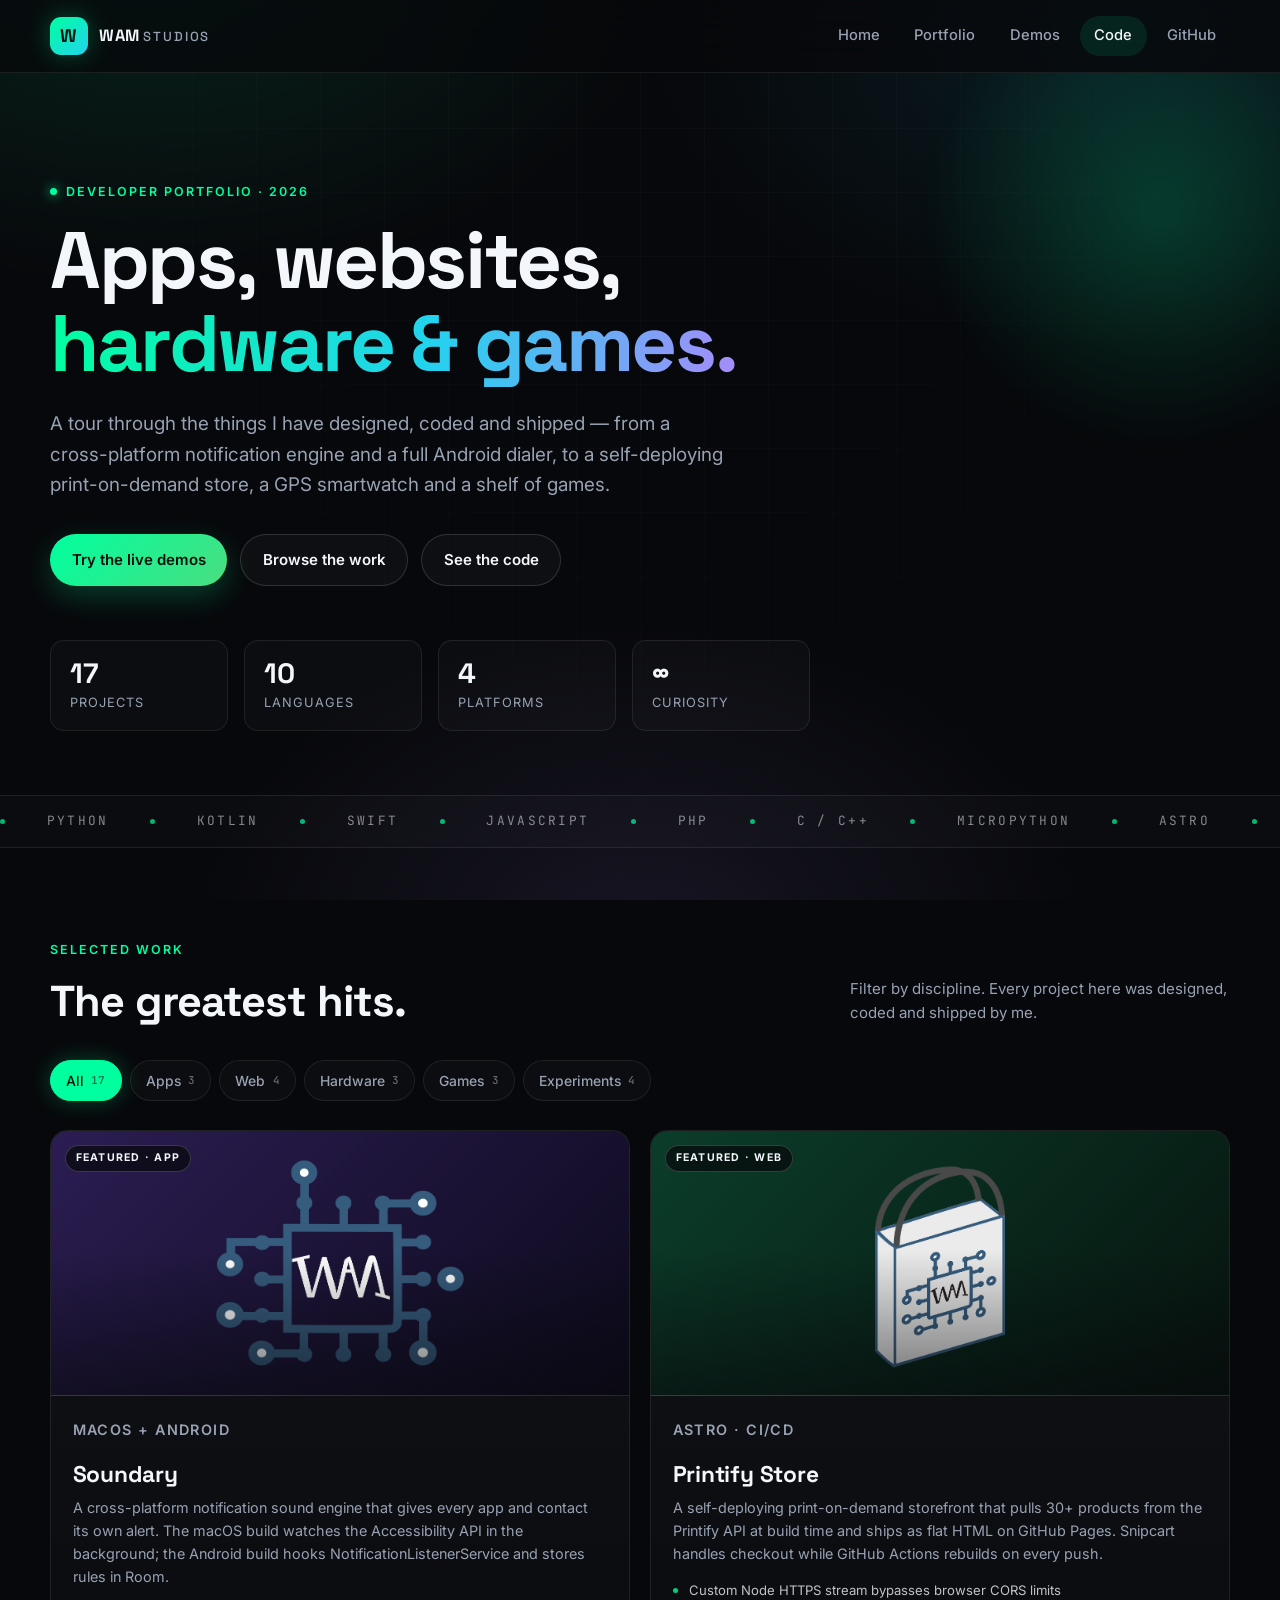
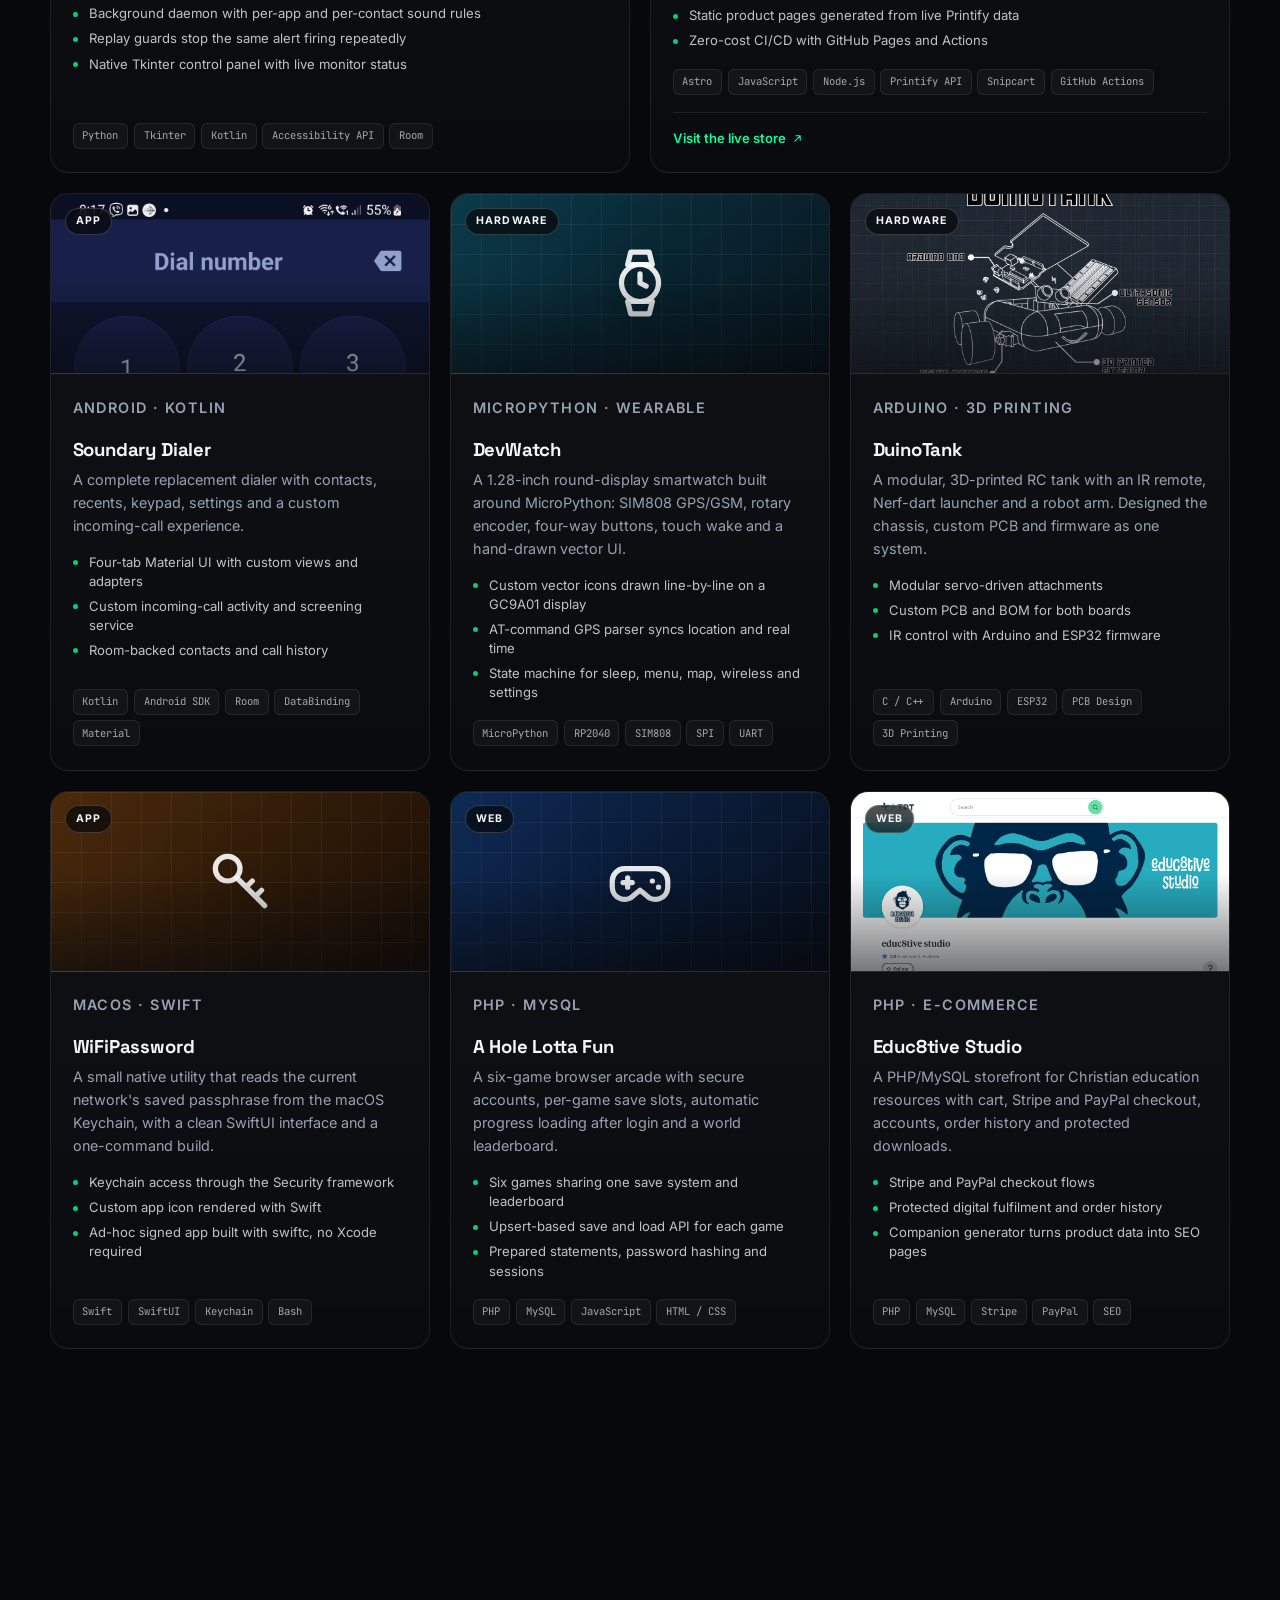
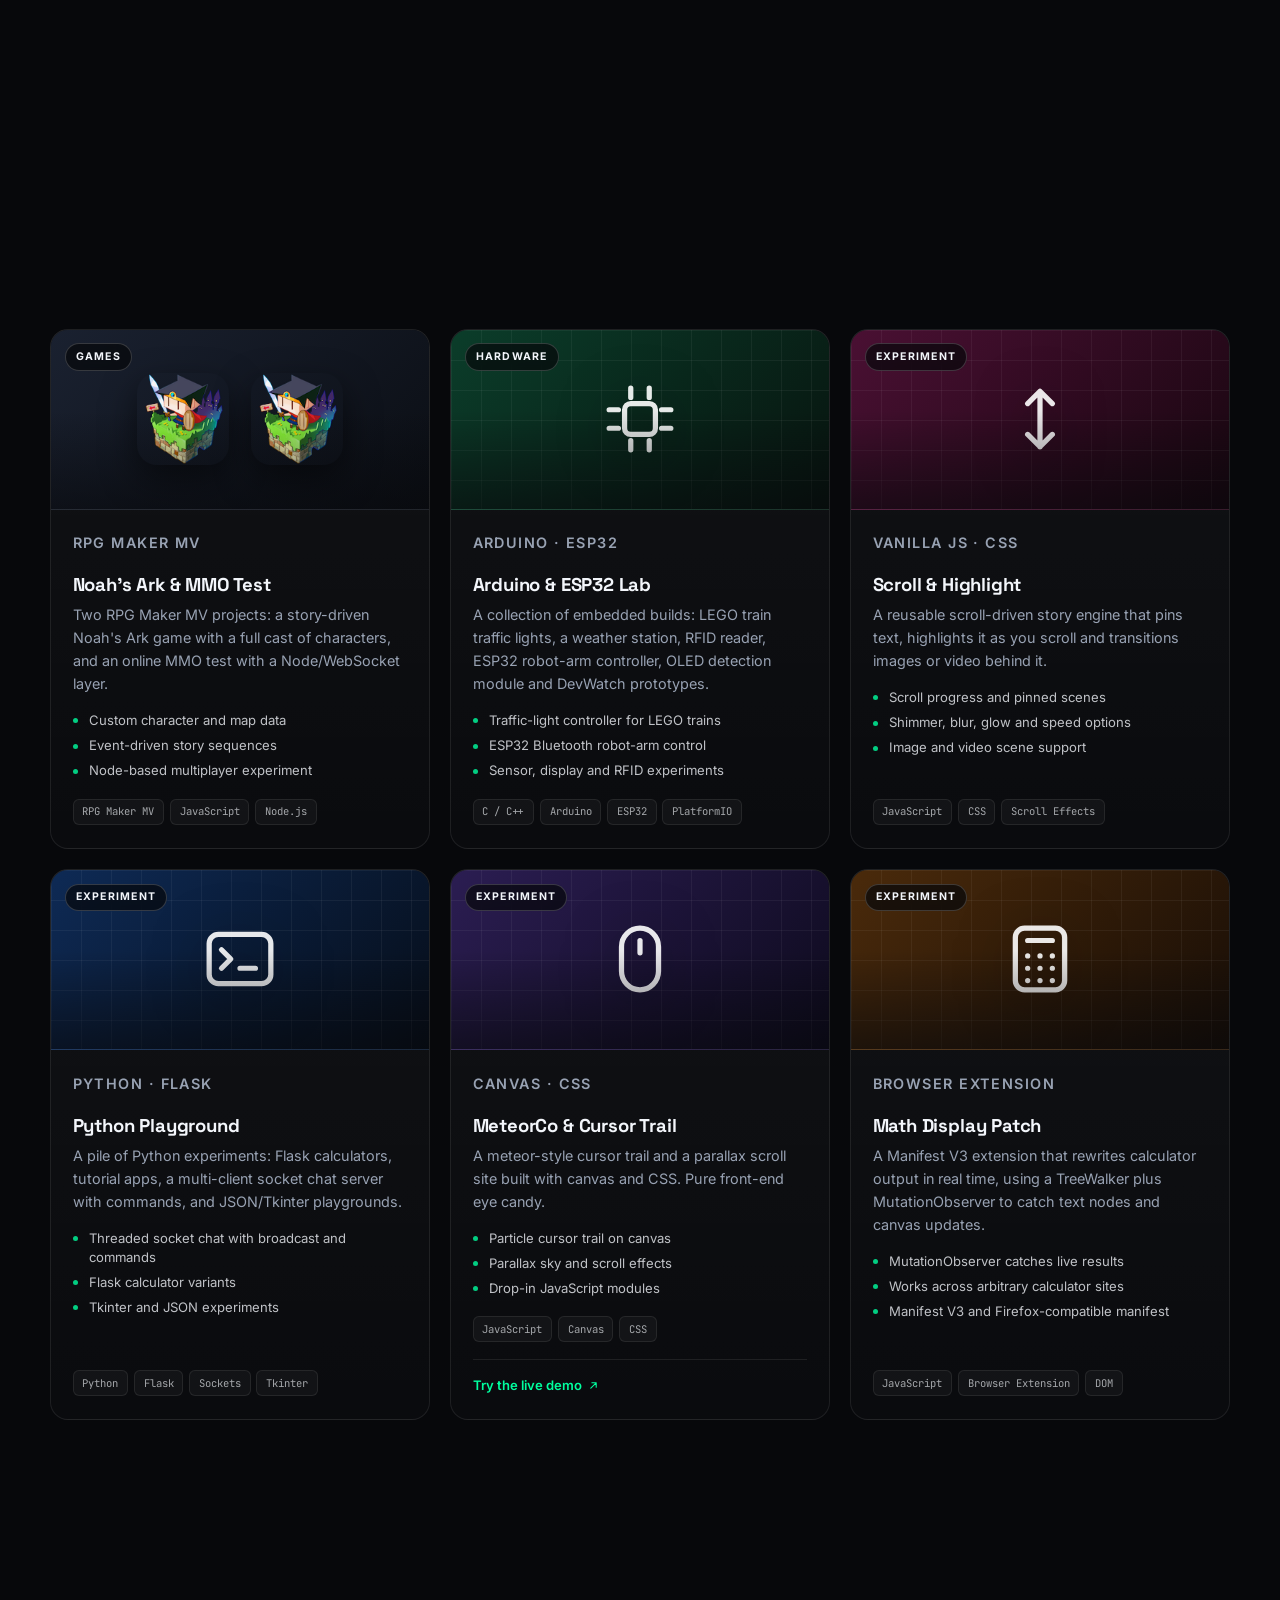
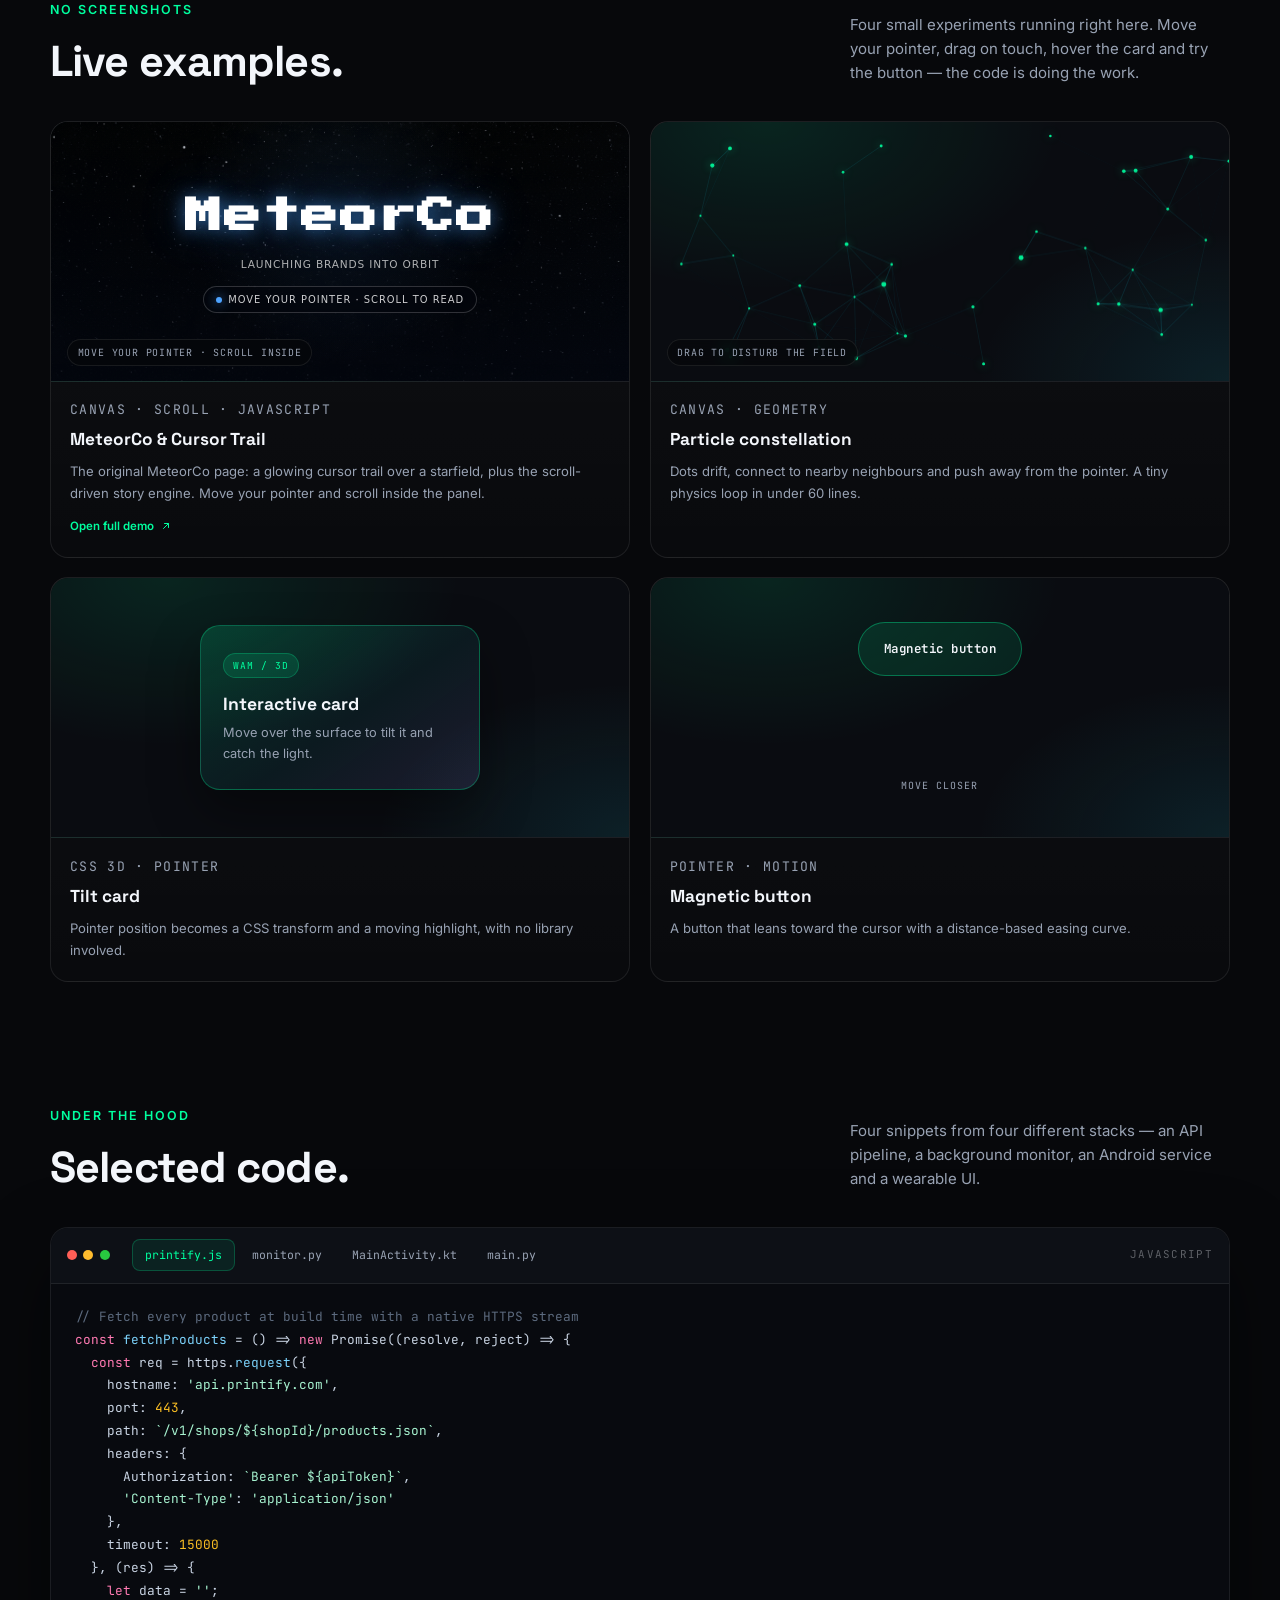
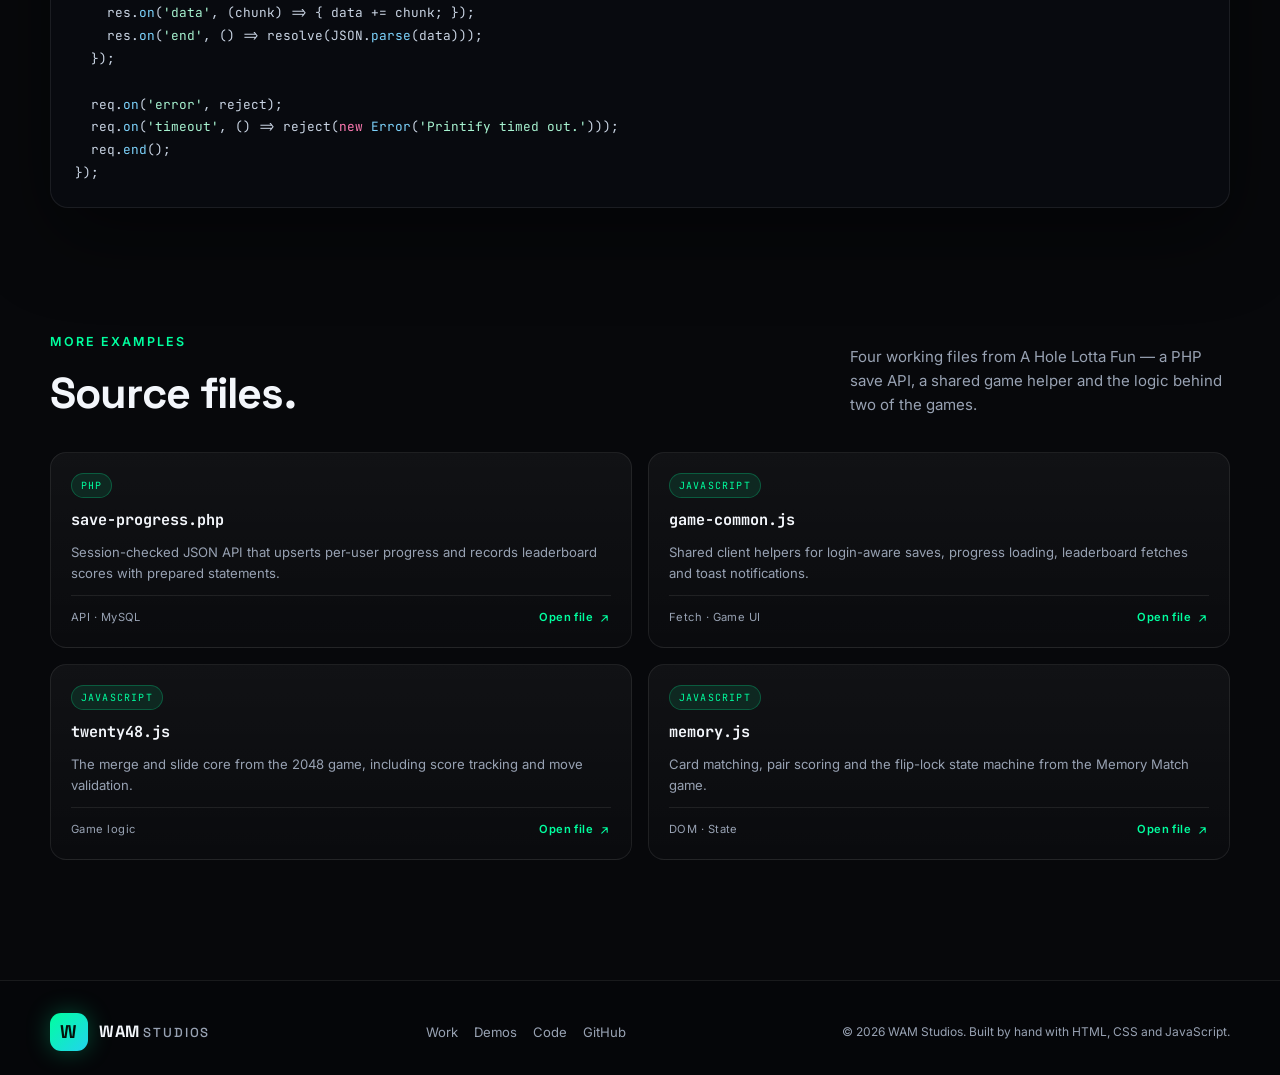
==== commit 3c76c853: "Replace cursor demo with MeteorCo live demo" ====
--- a/index.html
+++ b/index.html
@@ -707,8 +707,17 @@
     height: 100%;
   }
 
-  .trail-stage,
   .constellation-stage { cursor: crosshair; }
+
+  .meteorco-stage iframe {
+    position: absolute;
+    inset: 0;
+    display: block;
+    width: 100%;
+    height: 100%;
+    border: 0;
+    background: #05070d;
+  }
 
   .demo-label {
     position: absolute;
@@ -751,6 +760,19 @@
     font-size: 0.82rem;
     line-height: 1.65;
   }
+
+  .demo-link {
+    display: inline-flex;
+    align-items: center;
+    gap: 0.35rem;
+    margin-top: 0.75rem;
+    color: var(--green);
+    font-size: 0.72rem;
+    font-weight: 600;
+  }
+
+  .demo-link:hover { text-decoration: underline; }
+  .demo-link svg { width: 12px; height: 12px; }
 
   .tilt-stage { perspective: 900px; }
 
@@ -1443,14 +1465,15 @@
 
     <div class="demo-grid">
       <article class="demo-card reveal">
-        <div class="demo-stage trail-stage" id="trailStage">
-          <canvas id="trailCanvas" role="img" aria-label="Interactive cursor trail demo">A glowing particle trail follows your pointer.</canvas>
-          <span class="demo-label">Move or drag to draw</span>
+        <div class="demo-stage meteorco-stage">
+          <iframe src="demos/meteorco/index.html" title="MeteorCo and Cursor Trail live demo" loading="lazy"></iframe>
+          <span class="demo-label">Move your pointer · scroll inside</span>
         </div>
         <div class="demo-copy">
-          <p class="demo-kicker">Canvas · JavaScript</p>
-          <h3>Cursor trail</h3>
-          <p>A lightweight particle system that spawns glowing meteors under the pointer and fades them out on a canvas.</p>
+          <p class="demo-kicker">Canvas · Scroll · JavaScript</p>
+          <h3>MeteorCo &amp; Cursor Trail</h3>
+          <p>The original MeteorCo page: a glowing cursor trail over a starfield, plus the scroll-driven story engine. Move your pointer and scroll inside the panel.</p>
+          <a class="demo-link" href="demos/meteorco/index.html" target="_blank" rel="noopener">Open full demo <svg><use href="#i-arrow"/></svg></a>
         </div>
       </article>
 
@@ -1690,86 +1713,6 @@
   });
 
   (() => {
-    const stage = document.getElementById('trailStage');
-    const canvas = document.getElementById('trailCanvas');
-    if (!stage || !canvas) return;
-
-    const ctx = canvas.getContext('2d');
-    if (!ctx) return;
-
-    let width = 0;
-    let height = 0;
-    let particles = [];
-
-    function resize() {
-      const rect = stage.getBoundingClientRect();
-      const dpr = Math.min(window.devicePixelRatio || 1, 2);
-      width = rect.width;
-      height = rect.height;
-      canvas.width = Math.round(width * dpr);
-      canvas.height = Math.round(height * dpr);
-      ctx.setTransform(dpr, 0, 0, dpr, 0, 0);
-      particles = [];
-    }
-
-    function spawn(x, y) {
-      for (let i = 0; i < 3; i += 1) {
-        const angle = Math.random() * Math.PI * 2;
-        const speed = Math.random() * 1.6 + 0.2;
-        particles.push({
-          x,
-          y,
-          vx: Math.cos(angle) * speed,
-          vy: Math.sin(angle) * speed,
-          life: 1,
-          decay: 0.012 + Math.random() * 0.018,
-          size: Math.random() * 4 + 1.4,
-          hue: 155 + Math.random() * 95
-        });
-      }
-    }
-
-    function draw() {
-      ctx.clearRect(0, 0, width, height);
-      ctx.globalCompositeOperation = 'lighter';
-
-      particles.forEach((particle) => {
-        particle.x += particle.vx;
-        particle.y += particle.vy;
-        particle.vx *= 0.97;
-        particle.vy = particle.vy * 0.97 + 0.012;
-        particle.life -= particle.decay;
-
-        if (particle.life <= 0) return;
-
-        const color = `hsl(${particle.hue} 100% 66%)`;
-        ctx.globalAlpha = Math.max(0, particle.life);
-        ctx.fillStyle = color;
-        ctx.shadowColor = color;
-        ctx.shadowBlur = 14;
-        ctx.beginPath();
-        ctx.arc(particle.x, particle.y, Math.max(0.1, particle.size * particle.life), 0, Math.PI * 2);
-        ctx.fill();
-      });
-
-      particles = particles.filter((particle) => particle.life > 0);
-      ctx.globalAlpha = 1;
-      ctx.shadowBlur = 0;
-      ctx.globalCompositeOperation = 'source-over';
-      requestAnimationFrame(draw);
-    }
-
-    stage.addEventListener('pointermove', (event) => {
-      const rect = stage.getBoundingClientRect();
-      spawn(event.clientX - rect.left, event.clientY - rect.top);
-    });
-
-    new ResizeObserver(resize).observe(stage);
-    resize();
-    requestAnimationFrame(draw);
-  })();
-
-  (() => {
     const stage = document.getElementById('constellationStage');
     const canvas = document.getElementById('constellationCanvas');
     if (!stage || !canvas) return;
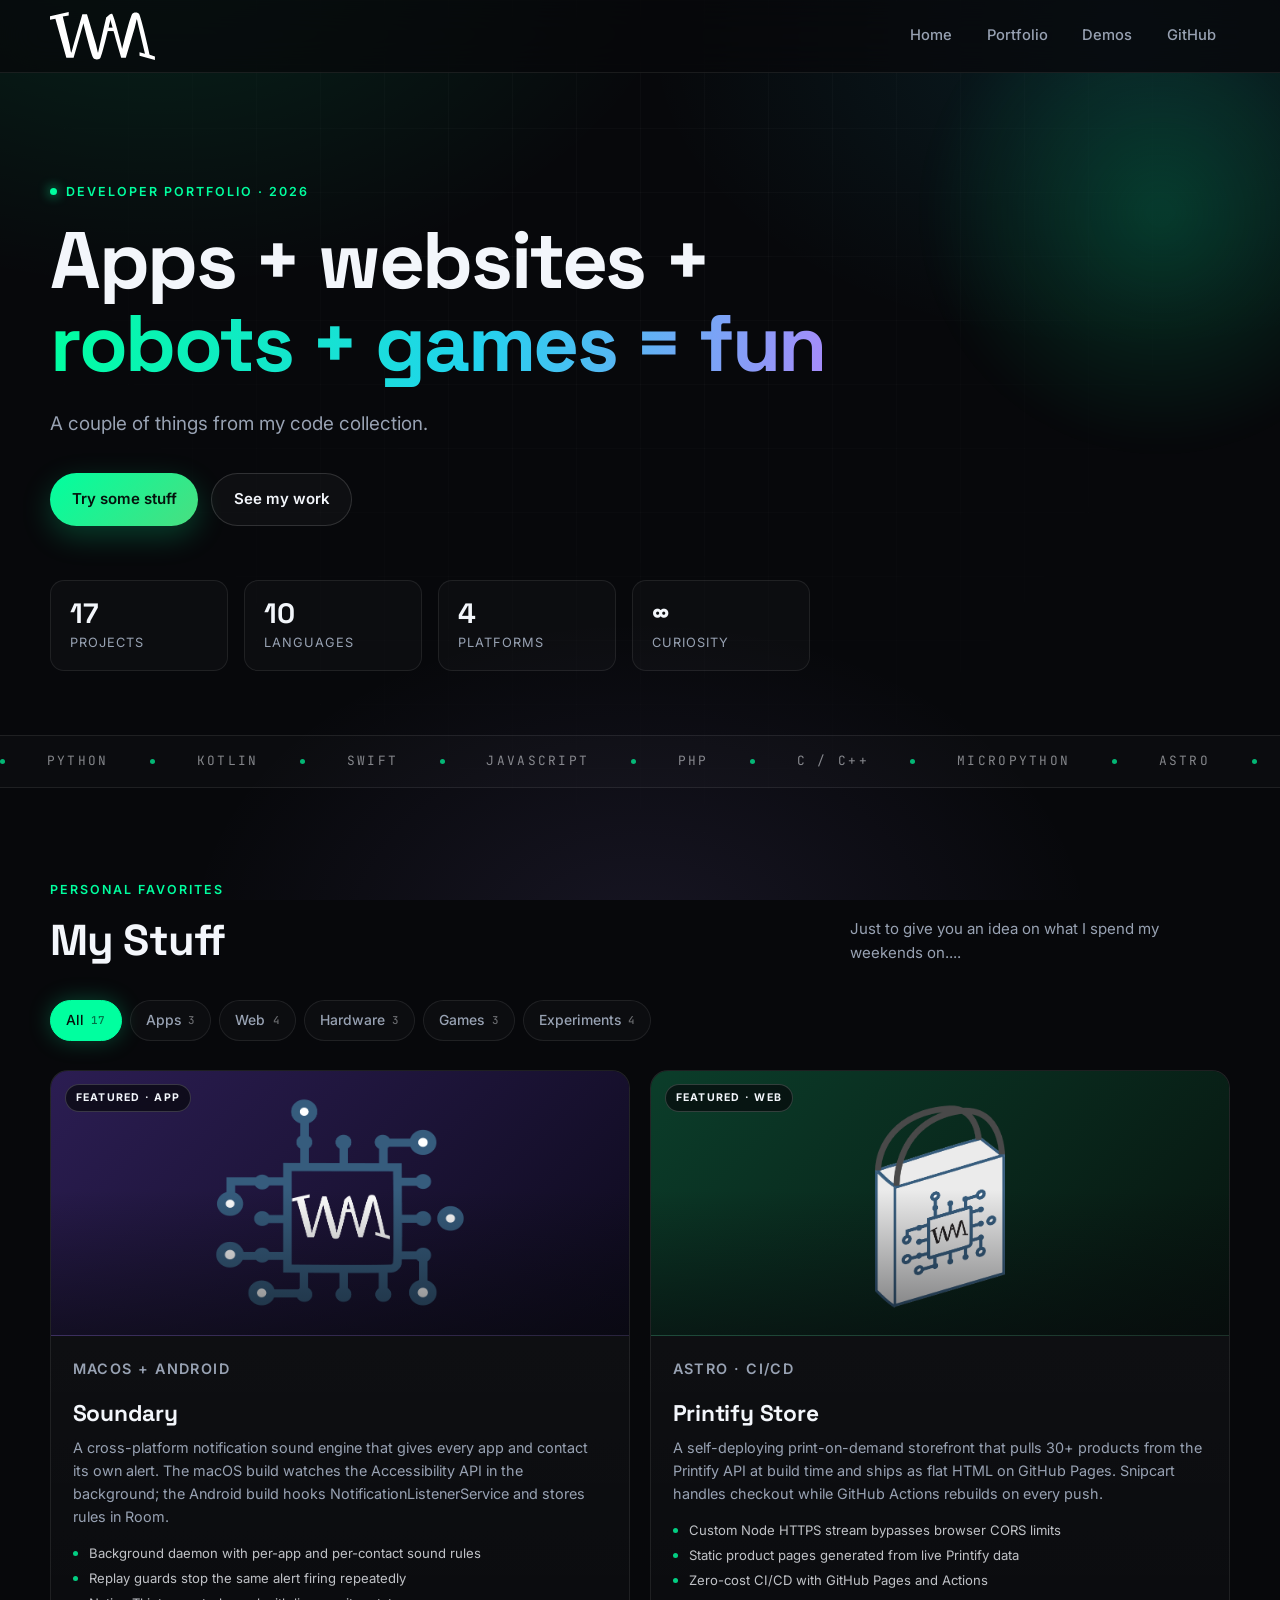
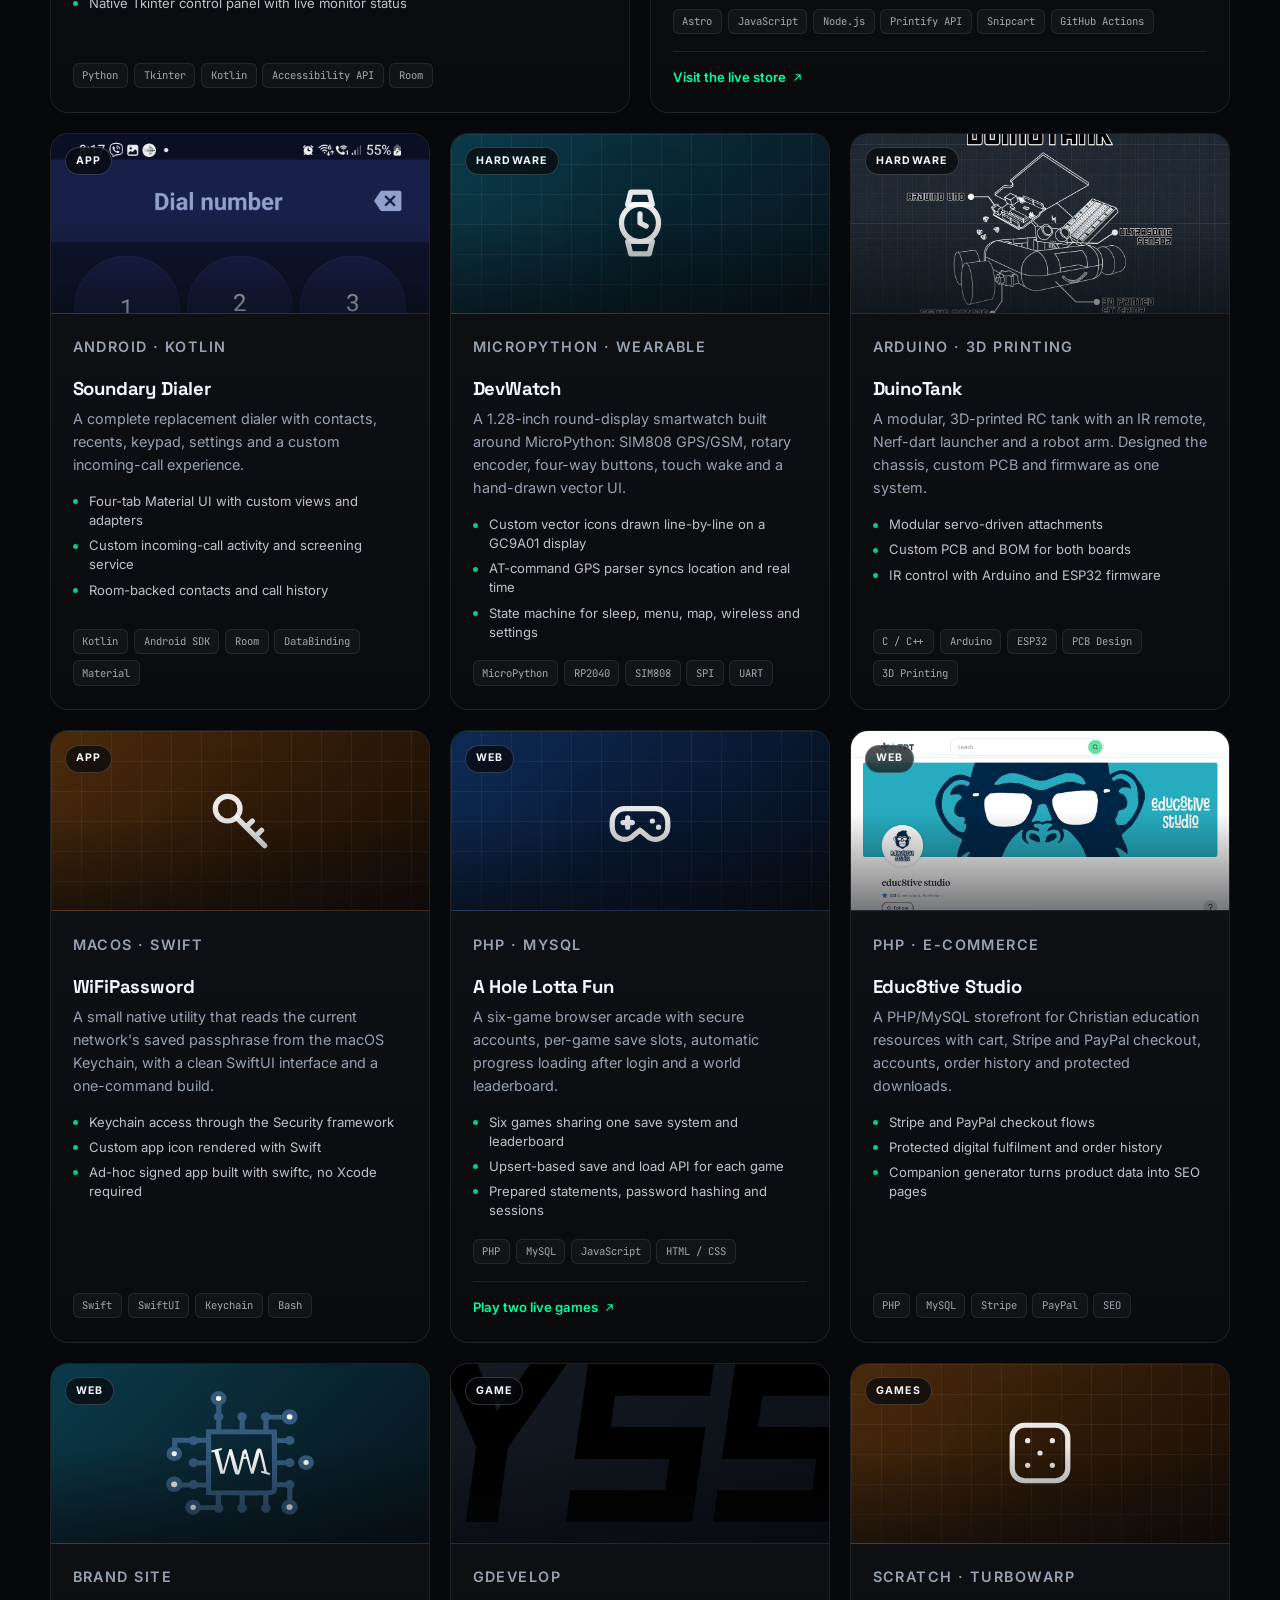
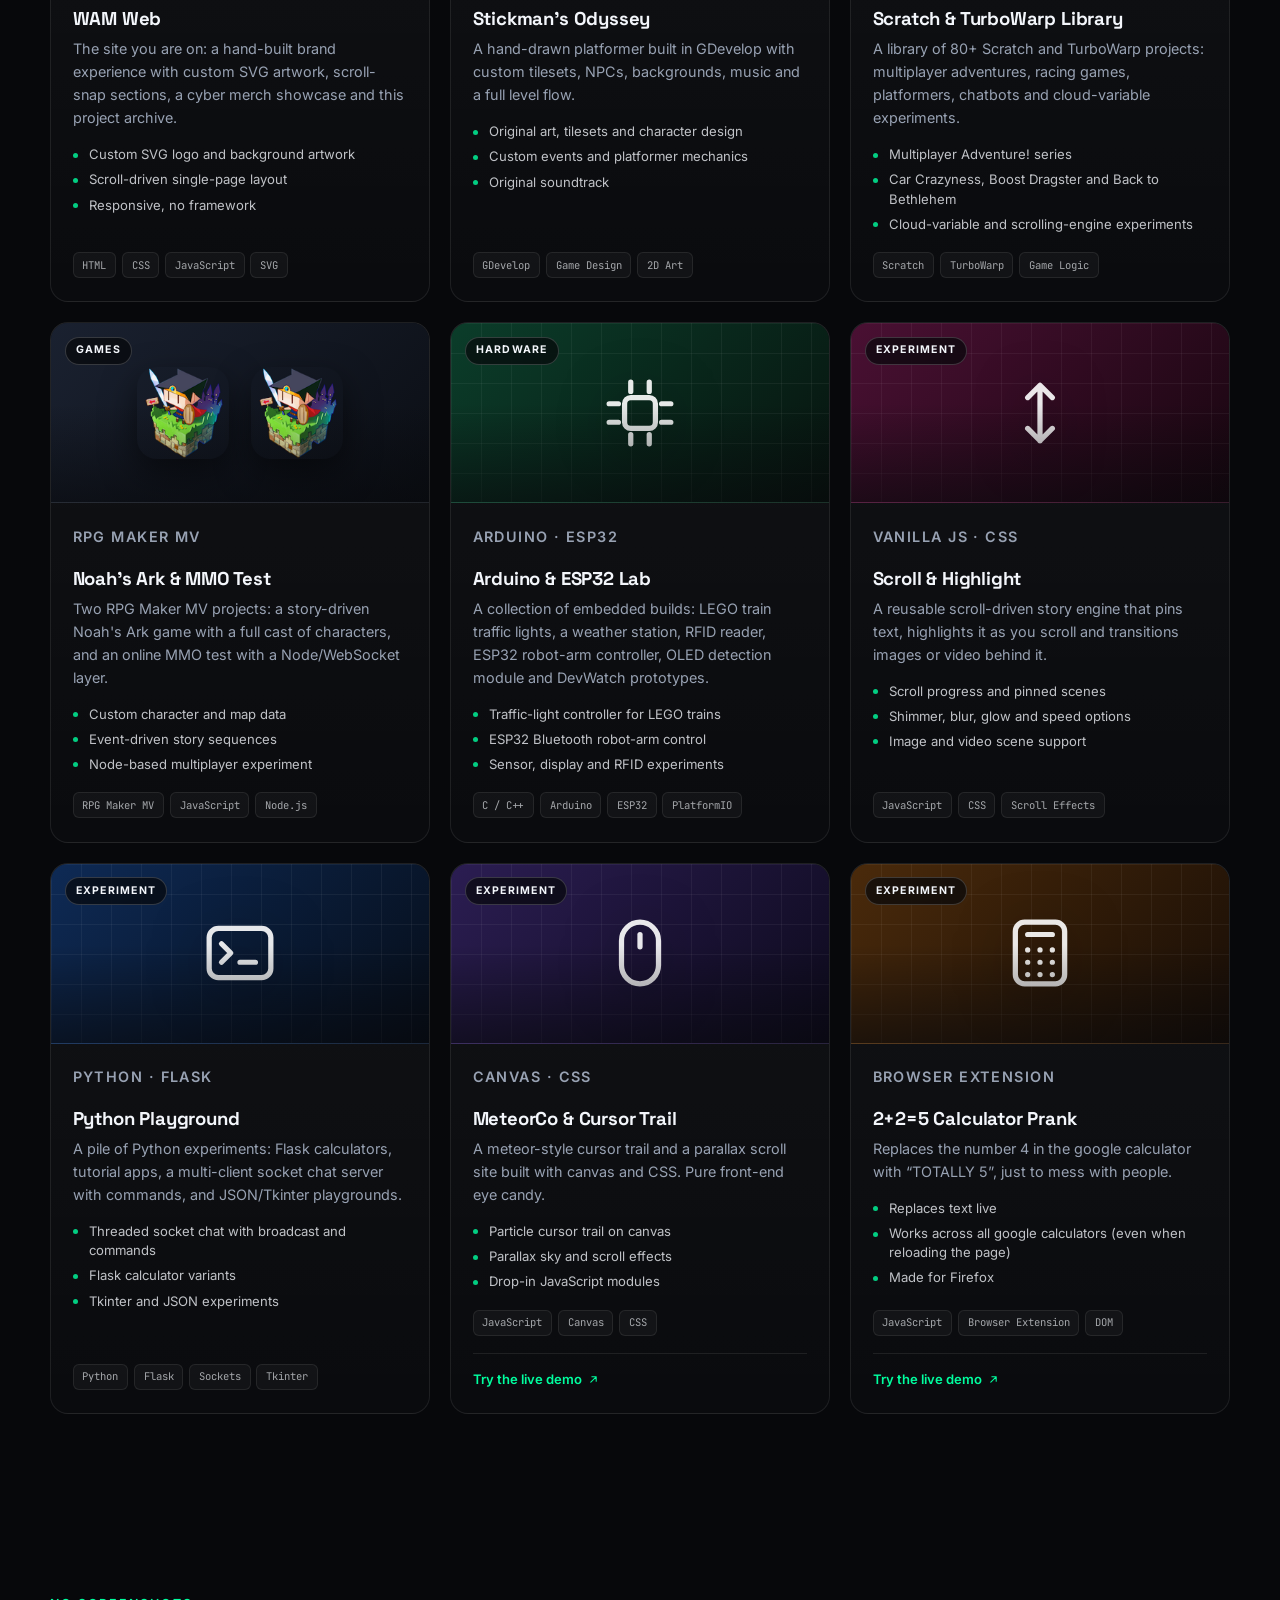
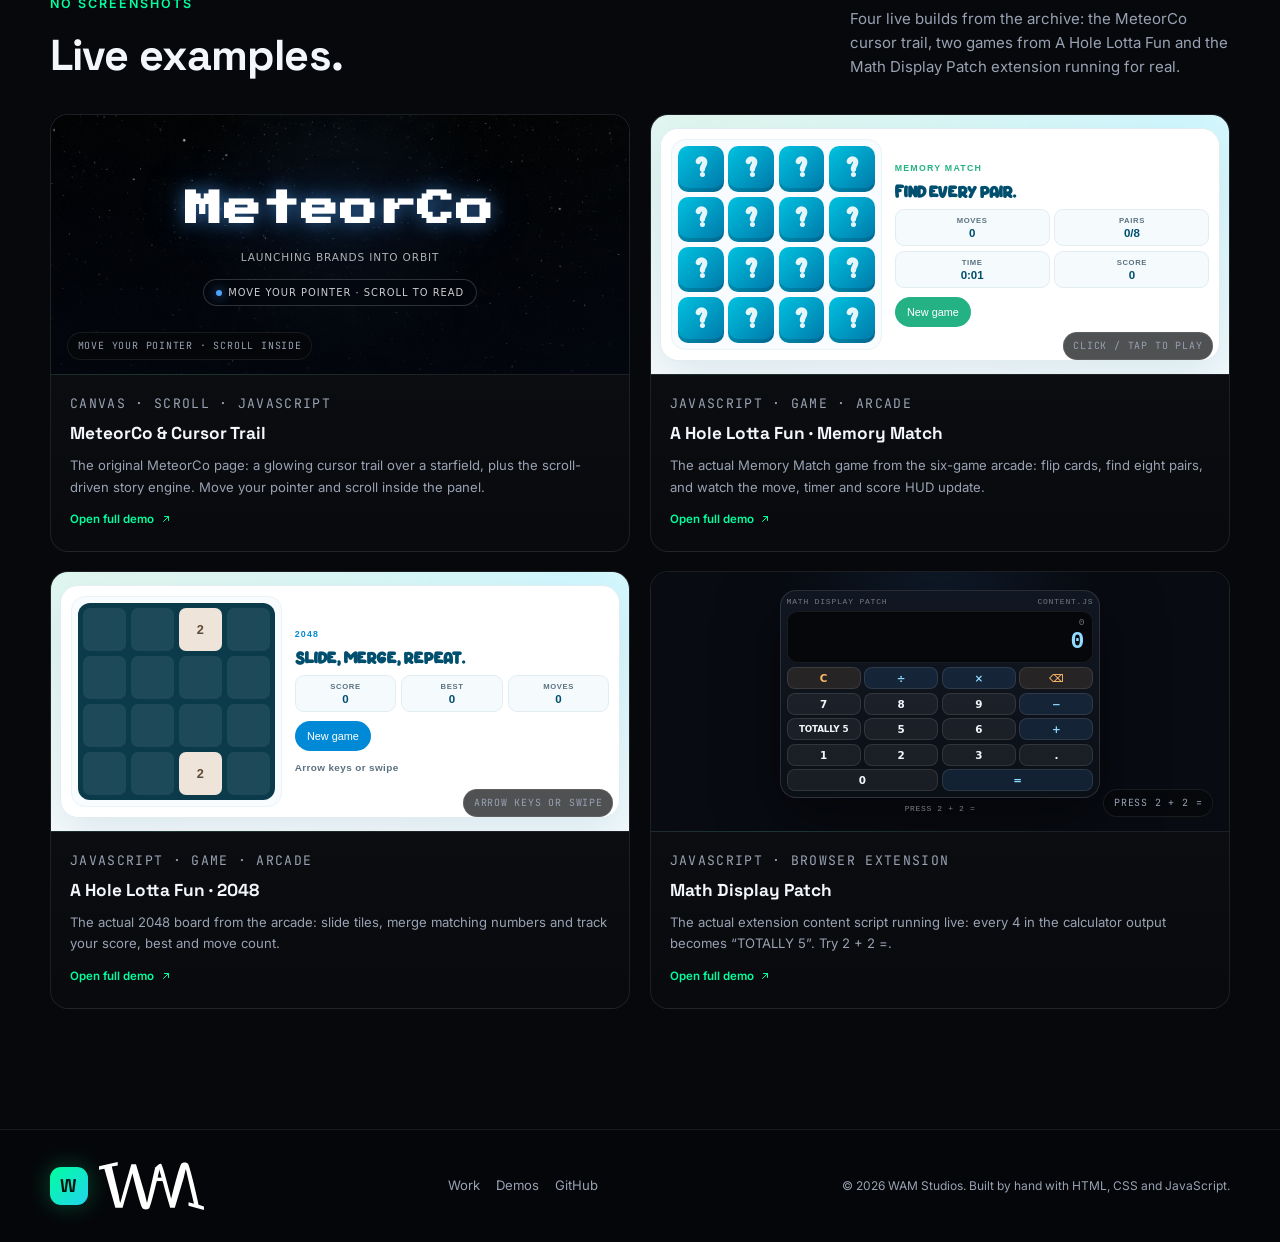
==== commit 02088b6c: "Add real project demos and white text logo" ====
--- a/index.html
+++ b/index.html
@@ -115,14 +115,10 @@
     box-shadow: 0 0 24px rgba(0, 255, 159, 0.28);
   }
 
-  .brand-text { font-size: 1.02rem; }
-  .brand-text em {
-    font-style: normal;
-    color: var(--muted);
-    font-weight: 500;
-    font-size: 0.82rem;
-    letter-spacing: 0.14em;
-    text-transform: uppercase;
+  .brand-logo {
+    display: block;
+    width: auto;
+    height: 3rem;
   }
 
   .topnav {
@@ -591,86 +587,6 @@
   .card-links a:hover { text-decoration: underline; }
   .card-links a svg { width: 13px; height: 13px; }
 
-  .code-section { padding-top: 2rem; }
-
-  .code-window {
-    border: 1px solid var(--line);
-    border-radius: var(--radius);
-    overflow: hidden;
-    background: #080a0f;
-    box-shadow: 0 30px 80px rgba(0, 0, 0, 0.45);
-  }
-
-  .code-bar {
-    display: flex;
-    align-items: center;
-    gap: 1rem;
-    padding: 0.7rem 1rem;
-    background: #0d1016;
-    border-bottom: 1px solid var(--line);
-    overflow-x: auto;
-  }
-
-  .dots { display: flex; gap: 0.4rem; flex-shrink: 0; }
-  .dots i { width: 10px; height: 10px; border-radius: 50%; background: #2a3242; display: block; }
-  .dots i:first-child { background: #ff5f57; }
-  .dots i:nth-child(2) { background: #febc2e; }
-  .dots i:nth-child(3) { background: #28c840; }
-
-  .code-tabs {
-    display: flex;
-    gap: 0.25rem;
-    margin-left: 0.4rem;
-  }
-
-  .code-tab {
-    padding: 0.38rem 0.75rem;
-    border-radius: 8px;
-    border: 1px solid transparent;
-    background: transparent;
-    color: var(--muted);
-    font-family: 'JetBrains Mono', monospace;
-    font-size: 0.72rem;
-    cursor: pointer;
-    white-space: nowrap;
-    transition: all 0.2s;
-  }
-
-  .code-tab:hover { color: var(--text); background: rgba(255, 255, 255, 0.05); }
-
-  .code-tab.is-active {
-    color: var(--green);
-    background: rgba(0, 255, 159, 0.08);
-    border-color: rgba(0, 255, 159, 0.22);
-  }
-
-  .code-lang {
-    margin-left: auto;
-    font-family: 'JetBrains Mono', monospace;
-    font-size: 0.68rem;
-    letter-spacing: 0.12em;
-    text-transform: uppercase;
-    color: rgba(243, 246, 251, 0.35);
-    flex-shrink: 0;
-  }
-
-  .code-panel { display: none; margin: 0; padding: 1.4rem 1.5rem; overflow-x: auto; }
-  .code-panel.is-active { display: block; }
-
-  .code-panel code {
-    font-family: 'JetBrains Mono', monospace;
-    font-size: 0.8rem;
-    line-height: 1.75;
-    color: #c9d4e3;
-    white-space: pre;
-  }
-
-  .code-panel .cmt { color: #5c6a7e; }
-  .code-panel .kw { color: #ff7ab2; }
-  .code-panel .fn { color: #7dd3fc; }
-  .code-panel .str { color: #a7f3d0; }
-  .code-panel .num { color: #fbbf24; }
-
   .demo-grid {
     display: grid;
     grid-template-columns: repeat(2, minmax(0, 1fr));
@@ -699,17 +615,7 @@
     user-select: none;
   }
 
-  .demo-stage canvas {
-    position: absolute;
-    inset: 0;
-    display: block;
-    width: 100%;
-    height: 100%;
-  }
-
-  .constellation-stage { cursor: crosshair; }
-
-  .meteorco-stage iframe {
+  .demo-stage iframe {
     position: absolute;
     inset: 0;
     display: block;
@@ -738,6 +644,8 @@
     -webkit-backdrop-filter: blur(8px);
   }
 
+  .demo-label--corner { left: auto; right: 1rem; }
+
   .demo-copy { padding: 1.1rem 1.2rem 1.25rem; }
 
   .demo-kicker {
@@ -774,165 +682,6 @@
   .demo-link:hover { text-decoration: underline; }
   .demo-link svg { width: 12px; height: 12px; }
 
-  .tilt-stage { perspective: 900px; }
-
-  .tilt-card {
-    position: relative;
-    width: min(72%, 280px);
-    padding: 1.55rem 1.4rem;
-    border: 1px solid rgba(0, 255, 159, 0.28);
-    border-radius: 20px;
-    background: linear-gradient(145deg, rgba(0, 255, 159, 0.16), rgba(34, 211, 238, 0.07) 55%, rgba(167, 139, 250, 0.12));
-    box-shadow: 0 22px 50px rgba(0, 0, 0, 0.38);
-    overflow: hidden;
-    transform-style: preserve-3d;
-    transition: transform 0.15s ease;
-    will-change: transform;
-  }
-
-  .tilt-card::after {
-    content: "";
-    position: absolute;
-    inset: 0;
-    background: radial-gradient(circle at var(--mx, 50%) var(--my, 50%), rgba(255, 255, 255, 0.22), transparent 45%);
-    opacity: 0;
-    transition: opacity 0.2s ease;
-    pointer-events: none;
-  }
-
-  .tilt-stage:hover .tilt-card::after { opacity: 1; }
-
-  .tilt-badge {
-    display: inline-block;
-    margin-bottom: 0.75rem;
-    padding: 0.22rem 0.55rem;
-    border: 1px solid rgba(0, 255, 159, 0.24);
-    border-radius: 999px;
-    background: rgba(0, 255, 159, 0.12);
-    color: var(--green);
-    font-family: 'JetBrains Mono', monospace;
-    font-size: 0.6rem;
-    letter-spacing: 0.1em;
-  }
-
-  .tilt-card h3 {
-    margin-bottom: 0.35rem;
-    font-family: 'Space Grotesk', sans-serif;
-    font-size: 1.1rem;
-  }
-
-  .tilt-card p {
-    color: var(--muted);
-    font-size: 0.8rem;
-    line-height: 1.6;
-  }
-
-  .magnetic-stage { gap: 0.85rem; }
-
-  .magnetic-btn {
-    position: relative;
-    z-index: 2;
-    padding: 1rem 1.55rem;
-    border: 1px solid rgba(0, 255, 159, 0.35);
-    border-radius: 999px;
-    background: rgba(0, 255, 159, 0.1);
-    color: var(--text);
-    font-family: 'JetBrains Mono', monospace;
-    font-size: 0.78rem;
-    font-weight: 600;
-    letter-spacing: 0.04em;
-    cursor: pointer;
-    transition: transform 0.18s ease, box-shadow 0.18s ease, background 0.18s ease;
-    will-change: transform;
-  }
-
-  .magnetic-btn:hover {
-    background: rgba(0, 255, 159, 0.16);
-    box-shadow: 0 0 35px rgba(0, 255, 159, 0.22);
-  }
-
-  .demo-hint {
-    color: var(--muted);
-    font-family: 'JetBrains Mono', monospace;
-    font-size: 0.62rem;
-    letter-spacing: 0.1em;
-    text-transform: uppercase;
-  }
-
-  .example-grid {
-    display: grid;
-    grid-template-columns: repeat(2, minmax(0, 1fr));
-    gap: 1rem;
-    margin-top: 1.4rem;
-  }
-
-  .example-card {
-    display: flex;
-    flex-direction: column;
-    gap: 0.6rem;
-    padding: 1.25rem;
-    border: 1px solid var(--line);
-    border-radius: 16px;
-    background: linear-gradient(180deg, rgba(255, 255, 255, 0.045), rgba(255, 255, 255, 0.015));
-    transition: transform 0.2s ease, border-color 0.2s ease, background 0.2s ease;
-  }
-
-  .example-card:hover {
-    transform: translateY(-3px);
-    border-color: rgba(0, 255, 159, 0.32);
-    background: linear-gradient(180deg, rgba(0, 255, 159, 0.06), rgba(255, 255, 255, 0.015));
-  }
-
-  .file-type {
-    align-self: flex-start;
-    padding: 0.22rem 0.55rem;
-    border-radius: 999px;
-    background: rgba(0, 255, 159, 0.1);
-    border: 1px solid rgba(0, 255, 159, 0.24);
-    color: var(--green);
-    font-family: 'JetBrains Mono', monospace;
-    font-size: 0.62rem;
-    letter-spacing: 0.12em;
-    text-transform: uppercase;
-  }
-
-  .example-card h3 {
-    margin: 0;
-    font-family: 'JetBrains Mono', monospace;
-    font-size: 0.95rem;
-    color: var(--text);
-  }
-
-  .example-card p {
-    margin: 0;
-    color: var(--muted);
-    font-size: 0.82rem;
-    line-height: 1.65;
-  }
-
-  .file-meta {
-    display: flex;
-    align-items: center;
-    justify-content: space-between;
-    gap: 1rem;
-    margin-top: auto;
-    padding-top: 0.85rem;
-    border-top: 1px solid var(--line);
-    color: var(--muted);
-    font-size: 0.7rem;
-    letter-spacing: 0.04em;
-  }
-
-  .file-meta span:last-child {
-    display: inline-flex;
-    align-items: center;
-    gap: 0.3rem;
-    color: var(--green);
-    font-weight: 600;
-  }
-
-  .file-meta svg { width: 13px; height: 13px; }
-
   .reveal { opacity: 0; transform: translateY(18px); transition: opacity 0.6s ease, transform 0.6s ease; }
   .reveal.in { opacity: 1; transform: none; }
 
@@ -980,7 +729,7 @@
     .wrap { width: calc(100% - 2rem); }
     .topbar-inner { height: 64px; gap: 0.5rem; }
     .brand { flex-shrink: 0; }
-    .brand-text em { display: none; }
+    .brand-logo { height: 1.55rem; }
     .topnav {
       gap: 0.2rem;
       min-width: 0;
@@ -999,12 +748,8 @@
     .work-grid { grid-template-columns: 1fr; }
     .cover, .card.featured .cover { height: 200px; }
     .section { padding: 3.8rem 0; }
-    .code-panel { padding: 1.1rem; }
-    .code-panel code { font-size: 0.72rem; }
-    .code-lang { display: none; }
     .demo-grid { grid-template-columns: 1fr; }
     .demo-stage { height: 230px; }
-    .example-grid { grid-template-columns: 1fr; }
     .site-footer-inner { align-items: flex-start; flex-direction: column; }
   }
 
@@ -1017,7 +762,6 @@
     .marquee-track { animation: none; }
     .reveal { opacity: 1; transform: none; transition: none; }
     .card, .cover img { transition: none; }
-    .tilt-card, .magnetic-btn { transition: none; }
   }
 </style>
 </head>
@@ -1075,14 +819,12 @@
 <header class="topbar">
   <div class="wrap topbar-inner">
     <a class="brand" href="#top">
-      <span class="brand-mark">W</span>
-      <span class="brand-text">WAM <em>Studios</em></span>
+      <img class="brand-logo" src="image/WAM Logo TW.svg" alt="WAM Studios">
     </a>
     <nav class="topnav" aria-label="Main navigation">
       <a href="#top">Home</a>
       <a href="#work">Portfolio</a>
       <a href="#live">Demos</a>
-      <a href="#code" class="active">Code</a>
       <a href="https://github.com/Salad-Spinner" target="_blank" rel="noopener">GitHub</a>
     </nav>
   </div>
@@ -1093,12 +835,11 @@
     <div class="hero-glow"></div>
     <div class="wrap">
       <p class="eyebrow"><span class="dot"></span> Developer portfolio · 2026</p>
-      <h1>Apps, websites,<br><span class="grad">hardware &amp; games.</span></h1>
-      <p class="lede">A tour through the things I have designed, coded and shipped — from a cross-platform notification engine and a full Android dialer, to a self-deploying print-on-demand store, a GPS smartwatch and a shelf of games.</p>
+      <h1>Apps + websites +<br><span class="grad">robots + games = fun</span></h1>
+      <p class="lede">A couple of things from my code collection.</p>
       <div class="hero-actions">
-        <a class="btn btn-primary" href="#live">Try the live demos</a>
-        <a class="btn btn-ghost" href="#work">Browse the work</a>
-        <a class="btn btn-ghost" href="#code">See the code</a>
+        <a class="btn btn-primary" href="#live">Try some stuff</a>
+        <a class="btn btn-ghost" href="#work">See my work</a>
       </div>
       <dl class="stats">
         <div><dt>17</dt><dd>Projects</dd></div>
@@ -1119,10 +860,10 @@
   <section id="work" class="section wrap">
     <div class="section-head">
       <div>
-        <p class="eyebrow">Selected work</p>
-        <h2>The greatest hits.</h2>
+        <p class="eyebrow">Personal Favorites</p>
+        <h2>My Stuff</h2>
       </div>
-      <p class="section-note">Filter by discipline. Every project here was designed, coded and shipped by me.</p>
+      <p class="section-note">Just to give you an idea on what I spend my weekends on....</p>
     </div>
 
     <div class="filters" role="group" aria-label="Filter projects">
@@ -1262,6 +1003,9 @@
             <li>Prepared statements, password hashing and sessions</li>
           </ul>
           <div class="tags"><span>PHP</span><span>MySQL</span><span>JavaScript</span><span>HTML / CSS</span></div>
+          <div class="card-links">
+            <a href="#live">Play two live games <svg><use href="#i-arrow"/></svg></a>
+          </div>
         </div>
       </article>
 
@@ -1440,14 +1184,17 @@
         </div>
         <div class="card-body">
           <p class="kicker">Browser extension</p>
-          <h3>Math Display Patch</h3>
-          <p>A Manifest V3 extension that rewrites calculator output in real time, using a TreeWalker plus MutationObserver to catch text nodes and canvas updates.</p>
-          <ul class="highlights">
-            <li>MutationObserver catches live results</li>
-            <li>Works across arbitrary calculator sites</li>
-            <li>Manifest V3 and Firefox-compatible manifest</li>
+          <h3>2+2=5 Calculator Prank</h3>
+          <p>Replaces the number 4 in the google calculator with “TOTALLY 5”, just to mess with people.</p>
+          <ul class="highlights">
+            <li>Replaces text live</li>
+            <li>Works across all google calculators (even when reloading the page)</li>
+            <li>Made for Firefox</li>
           </ul>
           <div class="tags"><span>JavaScript</span><span>Browser Extension</span><span>DOM</span></div>
+          <div class="card-links">
+            <a href="#live">Try the live demo <svg><use href="#i-arrow"/></svg></a>
+          </div>
         </div>
       </article>
 
@@ -1460,12 +1207,12 @@
         <p class="eyebrow">No screenshots</p>
         <h2>Live examples.</h2>
       </div>
-      <p class="section-note">Four small experiments running right here. Move your pointer, drag on touch, hover the card and try the button — the code is doing the work.</p>
+      <p class="section-note">Four live builds from the archive: the MeteorCo cursor trail, two games from A Hole Lotta Fun and the Math Display Patch extension running for real.</p>
     </div>
 
     <div class="demo-grid">
       <article class="demo-card reveal">
-        <div class="demo-stage meteorco-stage">
+        <div class="demo-stage">
           <iframe src="demos/meteorco/index.html" title="MeteorCo and Cursor Trail live demo" loading="lazy"></iframe>
           <span class="demo-label">Move your pointer · scroll inside</span>
         </div>
@@ -1478,177 +1225,43 @@
       </article>
 
       <article class="demo-card reveal">
-        <div class="demo-stage constellation-stage" id="constellationStage">
-          <canvas id="constellationCanvas" role="img" aria-label="Interactive particle constellation demo">A field of dots connects nearby neighbours and reacts to your pointer.</canvas>
-          <span class="demo-label">Drag to disturb the field</span>
+        <div class="demo-stage">
+          <iframe src="demos/aholelottafun/memory.html" title="A Hole Lotta Fun Memory Match live demo" loading="lazy"></iframe>
+          <span class="demo-label demo-label--corner">Click / tap to play</span>
         </div>
         <div class="demo-copy">
-          <p class="demo-kicker">Canvas · Geometry</p>
-          <h3>Particle constellation</h3>
-          <p>Dots drift, connect to nearby neighbours and push away from the pointer. A tiny physics loop in under 60 lines.</p>
+          <p class="demo-kicker">JavaScript · Game · Arcade</p>
+          <h3>A Hole Lotta Fun · Memory Match</h3>
+          <p>The actual Memory Match game from the six-game arcade: flip cards, find eight pairs, and watch the move, timer and score HUD update.</p>
+          <a class="demo-link" href="demos/aholelottafun/memory.html" target="_blank" rel="noopener">Open full demo <svg><use href="#i-arrow"/></svg></a>
         </div>
       </article>
 
       <article class="demo-card reveal">
-        <div class="demo-stage tilt-stage" id="tiltStage">
-          <div class="tilt-card" id="tiltCard">
-            <span class="tilt-badge">WAM / 3D</span>
-            <h3>Interactive card</h3>
-            <p>Move over the surface to tilt it and catch the light.</p>
-          </div>
+        <div class="demo-stage">
+          <iframe src="demos/aholelottafun/twenty48.html" title="A Hole Lotta Fun 2048 live demo" loading="lazy"></iframe>
+          <span class="demo-label demo-label--corner">Arrow keys or swipe</span>
         </div>
         <div class="demo-copy">
-          <p class="demo-kicker">CSS 3D · Pointer</p>
-          <h3>Tilt card</h3>
-          <p>Pointer position becomes a CSS transform and a moving highlight, with no library involved.</p>
+          <p class="demo-kicker">JavaScript · Game · Arcade</p>
+          <h3>A Hole Lotta Fun · 2048</h3>
+          <p>The actual 2048 board from the arcade: slide tiles, merge matching numbers and track your score, best and move count.</p>
+          <a class="demo-link" href="demos/aholelottafun/twenty48.html" target="_blank" rel="noopener">Open full demo <svg><use href="#i-arrow"/></svg></a>
         </div>
       </article>
 
       <article class="demo-card reveal">
-        <div class="demo-stage magnetic-stage" id="magneticStage">
-          <button class="magnetic-btn" id="magneticBtn" type="button">Magnetic button</button>
-          <p class="demo-hint">Move closer</p>
+        <div class="demo-stage">
+          <iframe src="demos/math-display-patch/index.html" title="Math Display Patch live demo" loading="lazy"></iframe>
+          <span class="demo-label demo-label--corner">Press 2 + 2 =</span>
         </div>
         <div class="demo-copy">
-          <p class="demo-kicker">Pointer · Motion</p>
-          <h3>Magnetic button</h3>
-          <p>A button that leans toward the cursor with a distance-based easing curve.</p>
-        </div>
-      </article>
-    </div>
-  </section>
-
-  <section id="code" class="section code-section wrap">
-    <div class="section-head">
-      <div>
-        <p class="eyebrow">Under the hood</p>
-        <h2>Selected code.</h2>
-      </div>
-      <p class="section-note">Four snippets from four different stacks — an API pipeline, a background monitor, an Android service and a wearable UI.</p>
-    </div>
-
-    <div class="code-window reveal">
-      <div class="code-bar">
-        <span class="dots"><i></i><i></i><i></i></span>
-        <div class="code-tabs" role="tablist" aria-label="Code samples">
-          <button type="button" class="code-tab is-active" data-code="printify" role="tab" aria-selected="true">printify.js</button>
-          <button type="button" class="code-tab" data-code="soundary" role="tab" aria-selected="false">monitor.py</button>
-          <button type="button" class="code-tab" data-code="dialer" role="tab" aria-selected="false">MainActivity.kt</button>
-          <button type="button" class="code-tab" data-code="watch" role="tab" aria-selected="false">main.py</button>
-        </div>
-        <span class="code-lang" id="codeLang">JavaScript</span>
-      </div>
-
-      <pre class="code-panel is-active" data-panel="printify"><code><span class="cmt">// Fetch every product at build time with a native HTTPS stream</span>
-<span class="kw">const</span> <span class="fn">fetchProducts</span> = () =&gt; <span class="kw">new</span> Promise((resolve, reject) =&gt; {
-  <span class="kw">const</span> req = https.<span class="fn">request</span>({
-    hostname: <span class="str">'api.printify.com'</span>,
-    port: <span class="num">443</span>,
-    path: <span class="str">`/v1/shops/${shopId}/products.json`</span>,
-    headers: {
-      Authorization: <span class="str">`Bearer ${apiToken}`</span>,
-      <span class="str">'Content-Type'</span>: <span class="str">'application/json'</span>
-    },
-    timeout: <span class="num">15000</span>
-  }, (res) =&gt; {
-    <span class="kw">let</span> data = <span class="str">''</span>;
-    res.<span class="fn">on</span>(<span class="str">'data'</span>, (chunk) =&gt; { data += chunk; });
-    res.<span class="fn">on</span>(<span class="str">'end'</span>, () =&gt; resolve(JSON.<span class="fn">parse</span>(data)));
-  });
-
-  req.<span class="fn">on</span>(<span class="str">'error'</span>, reject);
-  req.<span class="fn">on</span>(<span class="str">'timeout'</span>, () =&gt; reject(<span class="kw">new</span> <span class="fn">Error</span>(<span class="str">'Printify timed out.'</span>)));
-  req.<span class="fn">end</span>();
-});</code></pre>
-
-      <pre class="code-panel" data-panel="soundary"><code><span class="cmt"># Replay guard: never re-trigger the same mail message for a while</span>
-<span class="kw">def</span> <span class="fn">mail_recently_played</span>(msg_id):
-    now = time.<span class="fn">time</span>()
-    last = _recent_mail_ids.<span class="fn">get</span>(msg_id, <span class="num">0</span>)
-    <span class="kw">if</span> (now - last) &lt; MAIL_REPLAY_GUARD:
-        <span class="kw">return</span> <span class="kw">True</span>
-    _recent_mail_ids[msg_id] = now
-    <span class="kw">if</span> <span class="fn">len</span>(_recent_mail_ids) &gt; <span class="num">100</span>:
-        _recent_mail_ids.<span class="fn">clear</span>()
-    <span class="kw">return</span> <span class="kw">False</span>
-
-<span class="cmt"># Accessibility API attributes watched by the background daemon</span>
-AX_ATTRS = [
-    <span class="str">"AXWindows"</span>, <span class="str">"AXChildren"</span>, <span class="str">"AXRole"</span>, <span class="str">"AXTitle"</span>,
-    <span class="str">"AXValue"</span>, <span class="str">"AXDescription"</span>, <span class="str">"AXGroup"</span>,
-]</code></pre>
-
-      <pre class="code-panel" data-panel="dialer"><code><span class="cmt">// Four-tab dialer shell built from fragments</span>
-bottomNav = <span class="fn">findViewById</span>(R.id.bottom_nav)
-bottomNav.<span class="fn">setOnItemSelectedListener</span> { item -&gt;
-    <span class="kw">val</span> fragment: Fragment? = <span class="kw">when</span> (item.itemId) {
-        R.id.tab_dialer -&gt; DialerFragment.<span class="fn">newInstance</span>()
-        R.id.tab_contacts -&gt; ContactsFragment.<span class="fn">newInstance</span>()
-        R.id.tab_recents -&gt; RecentsFragment.<span class="fn">newInstance</span>()
-        R.id.tab_settings -&gt; SettingsFragment.<span class="fn">newInstance</span>()
-        <span class="kw">else</span> -&gt; <span class="kw">null</span>
-    }
-    <span class="kw">if</span> (fragment != <span class="kw">null</span>) {
-        supportFragmentManager.<span class="fn">beginTransaction</span>()
-            .<span class="fn">replace</span>(R.id.fragment_container, fragment)
-            .<span class="fn">commitNow</span>()
-    }
-    <span class="kw">true</span>
-}</code></pre>
-
-      <pre class="code-panel" data-panel="watch"><code><span class="cmt"># Vector icons drawn directly on the round GC9A01 display</span>
-<span class="kw">def</span> <span class="fn">draw_house</span>(x, y, color):
-    <span class="kw">for</span> i <span class="kw">in</span> <span class="fn">range</span>(<span class="num">15</span>):
-        tft.<span class="fn">line</span>(x + <span class="num">15</span> - i, y + i, x + <span class="num">15</span> + i, y + i, color)
-    tft.<span class="fn">rect</span>(x + <span class="num">4</span>, y + <span class="num">15</span>, <span class="num">22</span>, <span class="num">15</span>, color)
-    tft.<span class="fn">fill_rect</span>(x + <span class="num">11</span>, y + <span class="num">22</span>, <span class="num">8</span>, <span class="num">8</span>, color)
-
-<span class="kw">def</span> <span class="fn">draw_wifi</span>(x, y, color):
-    tft.<span class="fn">fill_circle</span>(x + <span class="num">15</span>, y + <span class="num">26</span>, <span class="num">3</span>, color)
-    tft.<span class="fn">circle</span>(x + <span class="num">15</span>, y + <span class="num">26</span>, <span class="num">10</span>, color,
-               clip=(<span class="kw">True</span>, <span class="kw">True</span>, <span class="kw">False</span>, <span class="kw">False</span>))
-    tft.<span class="fn">circle</span>(x + <span class="num">15</span>, y + <span class="num">26</span>, <span class="num">20</span>, color,
-               clip=(<span class="kw">True</span>, <span class="kw">True</span>, <span class="kw">False</span>, <span class="kw">False</span>))</code></pre>
-    </div>
-  </section>
-
-  <section id="examples" class="section code-section wrap">
-    <div class="section-head">
-      <div>
-        <p class="eyebrow">More examples</p>
-        <h2>Source files.</h2>
-      </div>
-      <p class="section-note">Four working files from A Hole Lotta Fun — a PHP save API, a shared game helper and the logic behind two of the games.</p>
-    </div>
-
-    <div class="example-grid">
-      <a class="example-card reveal" href="code/save-progress.php.txt" target="_blank" rel="noopener">
-        <span class="file-type">PHP</span>
-        <h3>save-progress.php</h3>
-        <p>Session-checked JSON API that upserts per-user progress and records leaderboard scores with prepared statements.</p>
-        <div class="file-meta"><span>API · MySQL</span><span>Open file <svg><use href="#i-arrow"/></svg></span></div>
-      </a>
-
-      <a class="example-card reveal" href="code/game-common.js" target="_blank" rel="noopener">
-        <span class="file-type">JavaScript</span>
-        <h3>game-common.js</h3>
-        <p>Shared client helpers for login-aware saves, progress loading, leaderboard fetches and toast notifications.</p>
-        <div class="file-meta"><span>Fetch · Game UI</span><span>Open file <svg><use href="#i-arrow"/></svg></span></div>
-      </a>
-
-      <a class="example-card reveal" href="code/twenty48.js" target="_blank" rel="noopener">
-        <span class="file-type">JavaScript</span>
-        <h3>twenty48.js</h3>
-        <p>The merge and slide core from the 2048 game, including score tracking and move validation.</p>
-        <div class="file-meta"><span>Game logic</span><span>Open file <svg><use href="#i-arrow"/></svg></span></div>
-      </a>
-
-      <a class="example-card reveal" href="code/memory.js" target="_blank" rel="noopener">
-        <span class="file-type">JavaScript</span>
-        <h3>memory.js</h3>
-        <p>Card matching, pair scoring and the flip-lock state machine from the Memory Match game.</p>
-        <div class="file-meta"><span>DOM · State</span><span>Open file <svg><use href="#i-arrow"/></svg></span></div>
-      </a>
+          <p class="demo-kicker">JavaScript · Browser Extension</p>
+          <h3>Math Display Patch</h3>
+          <p>The actual extension content script running live: every 4 in the calculator output becomes “TOTALLY 5”. Try 2 + 2 =.</p>
+          <a class="demo-link" href="demos/math-display-patch/index.html" target="_blank" rel="noopener">Open full demo <svg><use href="#i-arrow"/></svg></a>
+        </div>
+      </article>
     </div>
   </section>
 </main>
@@ -1657,12 +1270,11 @@
   <div class="wrap site-footer-inner">
     <a class="brand" href="#top">
       <span class="brand-mark">W</span>
-      <span class="brand-text">WAM <em>Studios</em></span>
+      <img class="brand-logo" src="image/WAM Logo TW.svg" alt="WAM Studios">
     </a>
     <nav class="footer-nav" aria-label="Footer navigation">
       <a href="#work">Work</a>
       <a href="#live">Demos</a>
-      <a href="#code">Code</a>
       <a href="https://github.com/Salad-Spinner" target="_blank" rel="noopener">GitHub</a>
     </nav>
     <p class="footer-copy">&copy; 2026 WAM Studios. Built by hand with HTML, CSS and JavaScript.</p>
@@ -1685,174 +1297,6 @@
       });
     });
   });
-
-  const codeTabs = document.querySelectorAll('.code-tab');
-  const codePanels = document.querySelectorAll('.code-panel');
-  const codeLang = document.getElementById('codeLang');
-  const languages = {
-    printify: 'JavaScript',
-    soundary: 'Python',
-    dialer: 'Kotlin',
-    watch: 'MicroPython'
-  };
-
-  codeTabs.forEach((tab) => {
-    tab.addEventListener('click', () => {
-      codeTabs.forEach((t) => {
-        t.classList.remove('is-active');
-        t.setAttribute('aria-selected', 'false');
-      });
-      tab.classList.add('is-active');
-      tab.setAttribute('aria-selected', 'true');
-
-      codePanels.forEach((panel) => {
-        panel.classList.toggle('is-active', panel.dataset.panel === tab.dataset.code);
-      });
-      codeLang.textContent = languages[tab.dataset.code] || '';
-    });
-  });
-
-  (() => {
-    const stage = document.getElementById('constellationStage');
-    const canvas = document.getElementById('constellationCanvas');
-    if (!stage || !canvas) return;
-
-    const ctx = canvas.getContext('2d');
-    if (!ctx) return;
-
-    const pointer = { x: -999, y: -999 };
-    let width = 0;
-    let height = 0;
-    let dots = [];
-
-    function buildDots() {
-      const count = Math.max(38, Math.min(80, Math.round((width * height) / 8000)));
-      dots = Array.from({ length: count }, () => ({
-        x: Math.random() * width,
-        y: Math.random() * height,
-        vx: (Math.random() - 0.5) * 0.35,
-        vy: (Math.random() - 0.5) * 0.35,
-        r: Math.random() * 1.5 + 1
-      }));
-    }
-
-    function resize() {
-      const rect = stage.getBoundingClientRect();
-      const dpr = Math.min(window.devicePixelRatio || 1, 2);
-      width = rect.width;
-      height = rect.height;
-      canvas.width = Math.round(width * dpr);
-      canvas.height = Math.round(height * dpr);
-      ctx.setTransform(dpr, 0, 0, dpr, 0, 0);
-      buildDots();
-    }
-
-    function draw() {
-      ctx.clearRect(0, 0, width, height);
-
-      dots.forEach((dot) => {
-        dot.x += dot.vx;
-        dot.y += dot.vy;
-
-        if (dot.x < 0 || dot.x > width) dot.vx *= -1;
-        if (dot.y < 0 || dot.y > height) dot.vy *= -1;
-
-        const dx = dot.x - pointer.x;
-        const dy = dot.y - pointer.y;
-        const distance = Math.hypot(dx, dy);
-
-        if (distance < 110 && distance > 0.001) {
-          const force = (110 - distance) / 110;
-          dot.x += (dx / distance) * force * 1.4;
-          dot.y += (dy / distance) * force * 1.4;
-        }
-      });
-
-      for (let i = 0; i < dots.length; i += 1) {
-        for (let j = i + 1; j < dots.length; j += 1) {
-          const a = dots[i];
-          const b = dots[j];
-          const distance = Math.hypot(a.x - b.x, a.y - b.y);
-
-          if (distance < 92) {
-            ctx.strokeStyle = `rgba(34, 211, 238, ${(1 - distance / 92) * 0.32})`;
-            ctx.lineWidth = 0.7;
-            ctx.beginPath();
-            ctx.moveTo(a.x, a.y);
-            ctx.lineTo(b.x, b.y);
-            ctx.stroke();
-          }
-        }
-      }
-
-      dots.forEach((dot) => {
-        ctx.fillStyle = 'rgba(0, 255, 159, 0.9)';
-        ctx.shadowColor = 'rgba(0, 255, 159, 0.7)';
-        ctx.shadowBlur = 8;
-        ctx.beginPath();
-        ctx.arc(dot.x, dot.y, dot.r, 0, Math.PI * 2);
-        ctx.fill();
-      });
-
-      ctx.shadowBlur = 0;
-      requestAnimationFrame(draw);
-    }
-
-    stage.addEventListener('pointermove', (event) => {
-      const rect = stage.getBoundingClientRect();
-      pointer.x = event.clientX - rect.left;
-      pointer.y = event.clientY - rect.top;
-    });
-
-    stage.addEventListener('pointerleave', () => {
-      pointer.x = -999;
-      pointer.y = -999;
-    });
-
-    new ResizeObserver(resize).observe(stage);
-    resize();
-    requestAnimationFrame(draw);
-  })();
-
-  (() => {
-    const stage = document.getElementById('tiltStage');
-    const card = document.getElementById('tiltCard');
-    if (!stage || !card) return;
-
-    stage.addEventListener('pointermove', (event) => {
-      const rect = stage.getBoundingClientRect();
-      const x = (event.clientX - rect.left) / rect.width - 0.5;
-      const y = (event.clientY - rect.top) / rect.height - 0.5;
-      card.style.transform = `rotateX(${(-y * 14).toFixed(2)}deg) rotateY(${(x * 18).toFixed(2)}deg)`;
-      card.style.setProperty('--mx', `${((x + 0.5) * 100).toFixed(1)}%`);
-      card.style.setProperty('--my', `${((y + 0.5) * 100).toFixed(1)}%`);
-    });
-
-    stage.addEventListener('pointerleave', () => {
-      card.style.transform = '';
-      card.style.setProperty('--mx', '50%');
-      card.style.setProperty('--my', '50%');
-    });
-  })();
-
-  (() => {
-    const stage = document.getElementById('magneticStage');
-    const button = document.getElementById('magneticBtn');
-    if (!stage || !button) return;
-
-    stage.addEventListener('pointermove', (event) => {
-      const rect = stage.getBoundingClientRect();
-      const x = event.clientX - (rect.left + rect.width / 2);
-      const y = event.clientY - (rect.top + rect.height / 2);
-      const distance = Math.hypot(x, y);
-      const strength = Math.max(0, 1 - distance / 180);
-      button.style.transform = `translate(${(x * 0.22 * strength).toFixed(1)}px, ${(y * 0.22 * strength).toFixed(1)}px)`;
-    });
-
-    stage.addEventListener('pointerleave', () => {
-      button.style.transform = '';
-    });
-  })();
 
   const observer = new IntersectionObserver((entries) => {
     entries.forEach((entry) => {
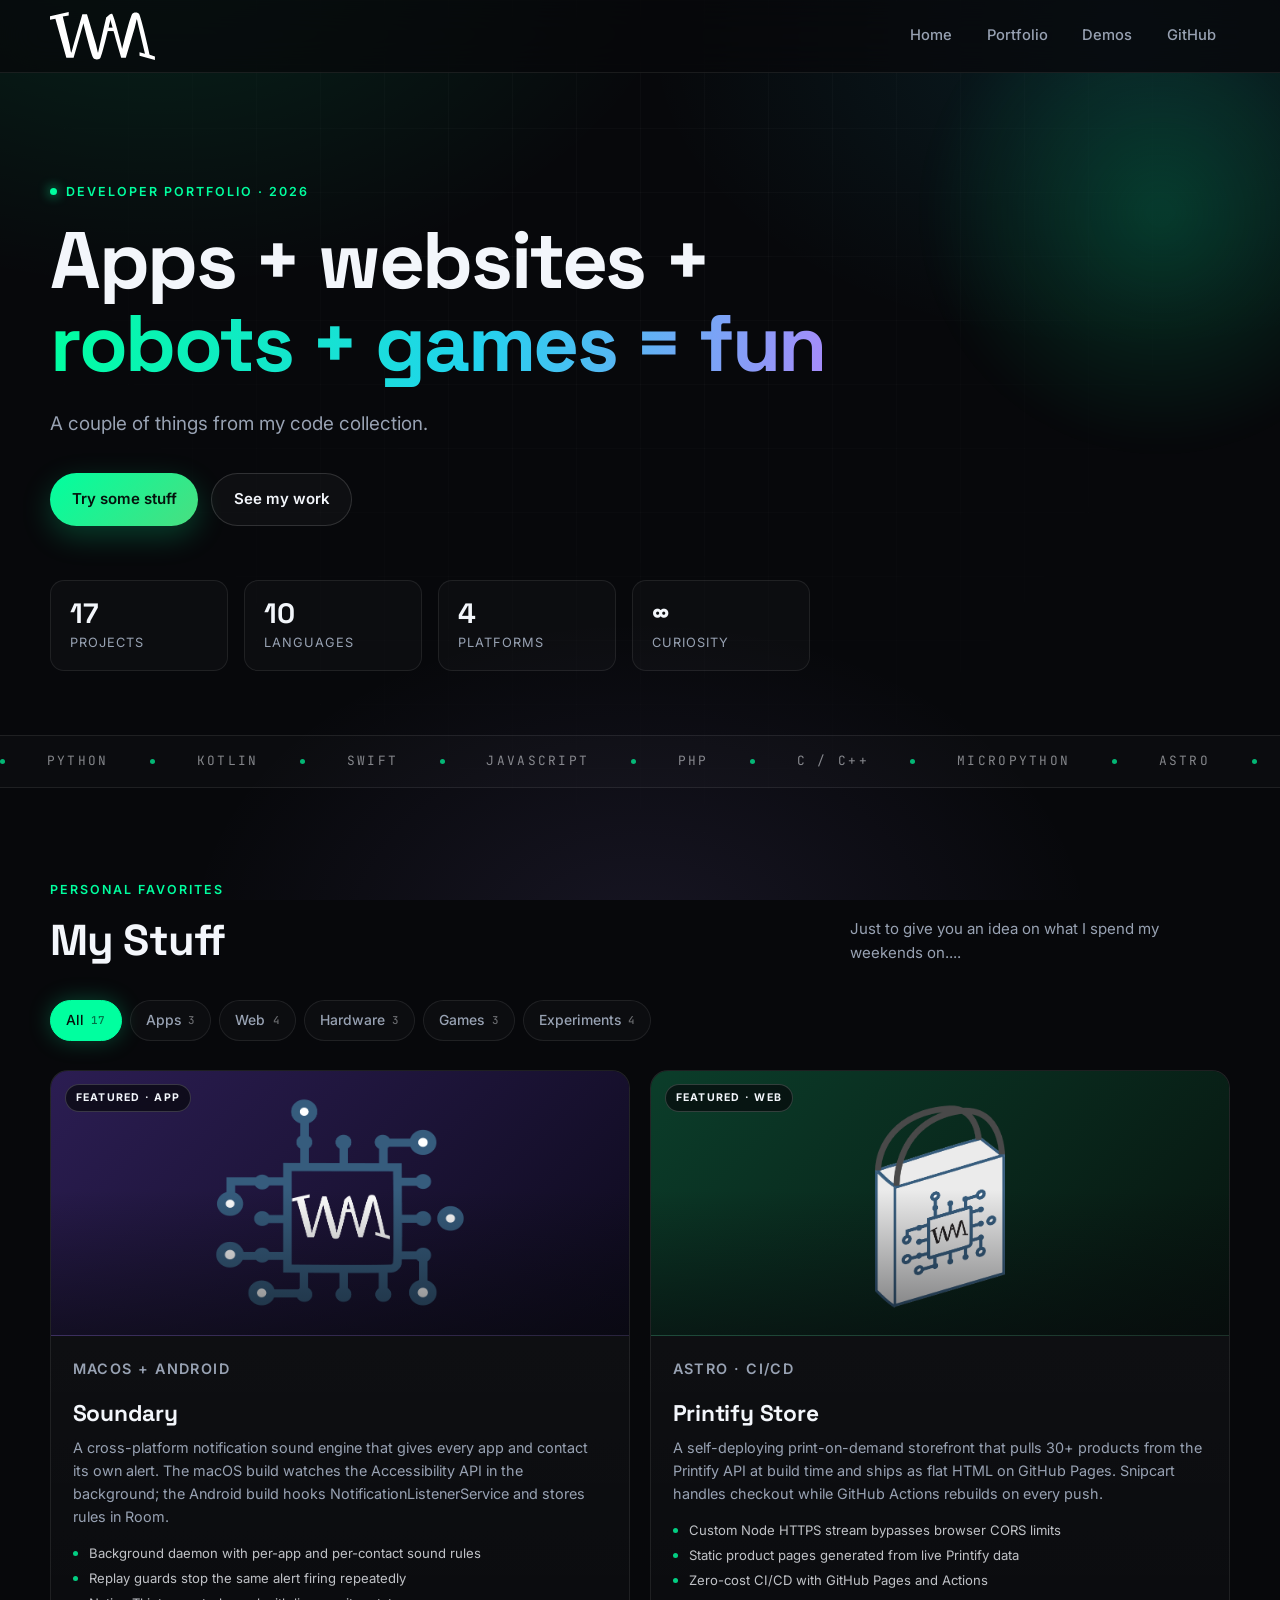
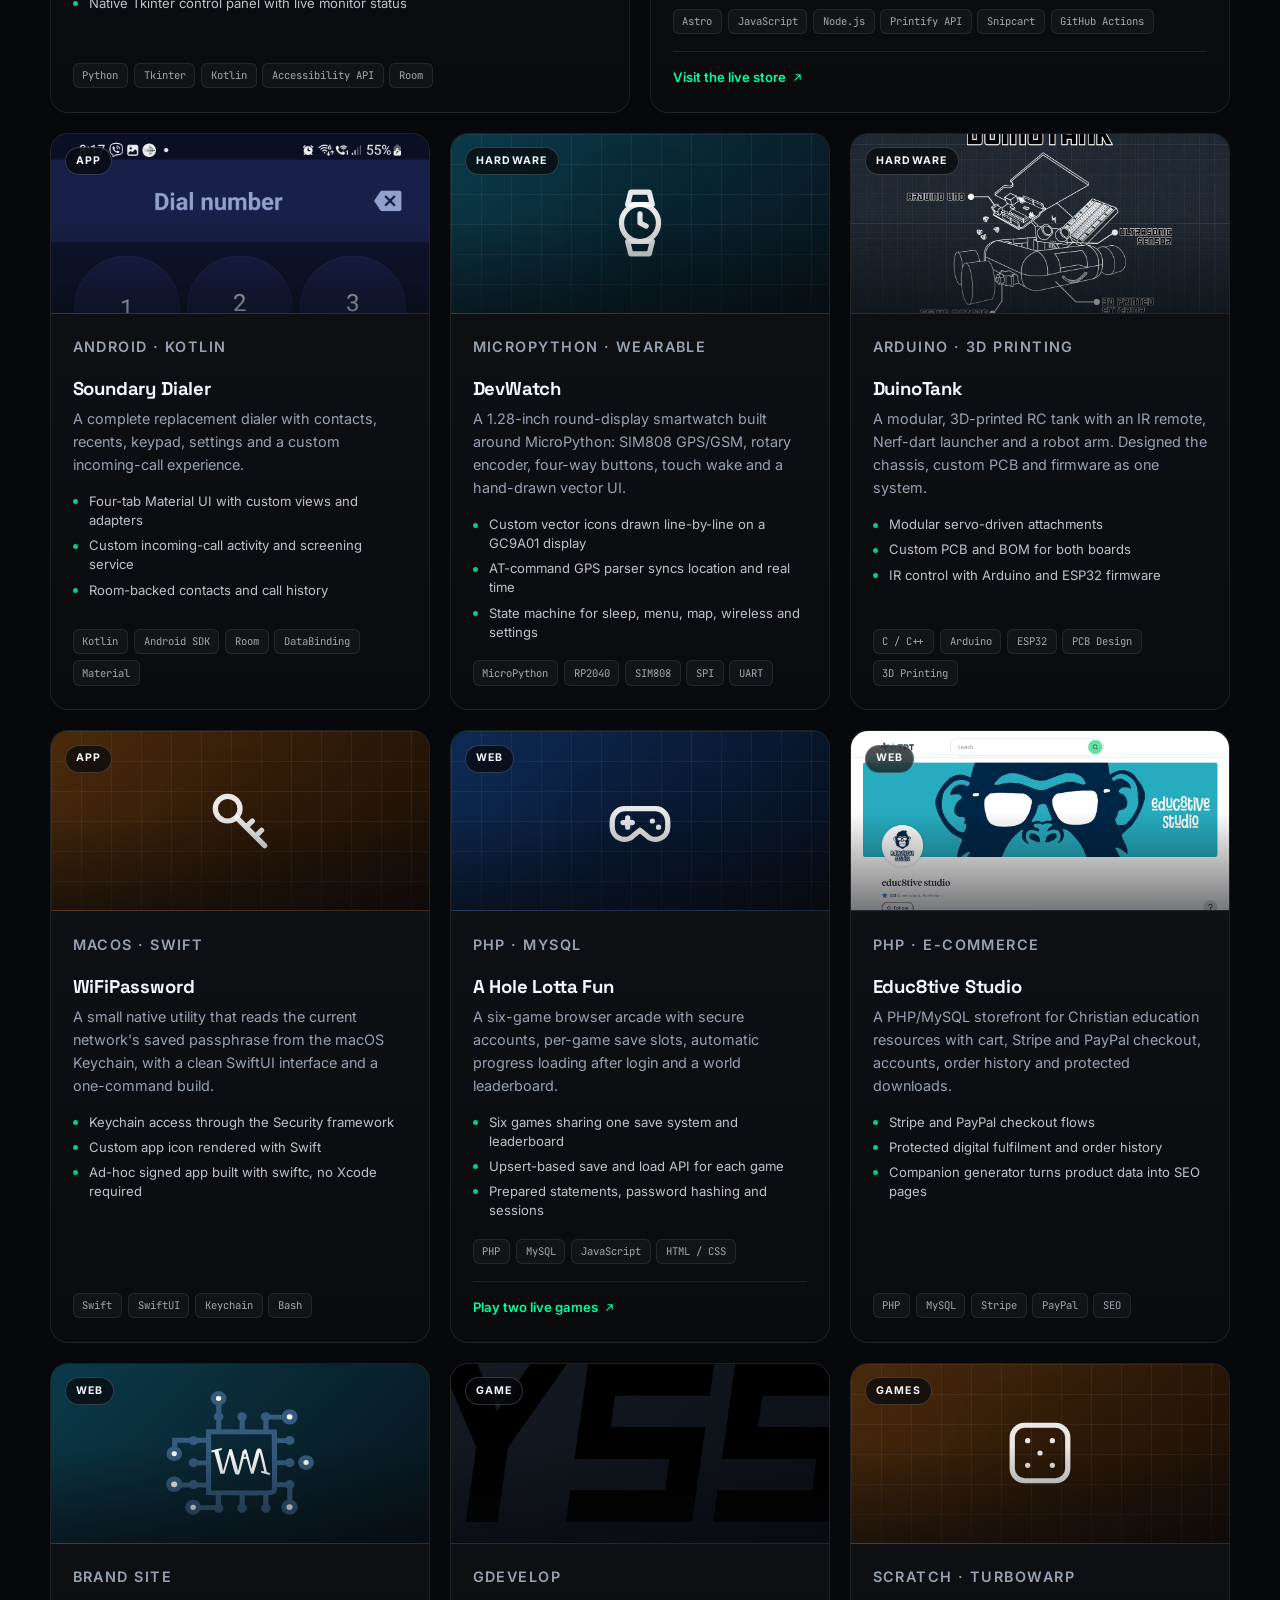
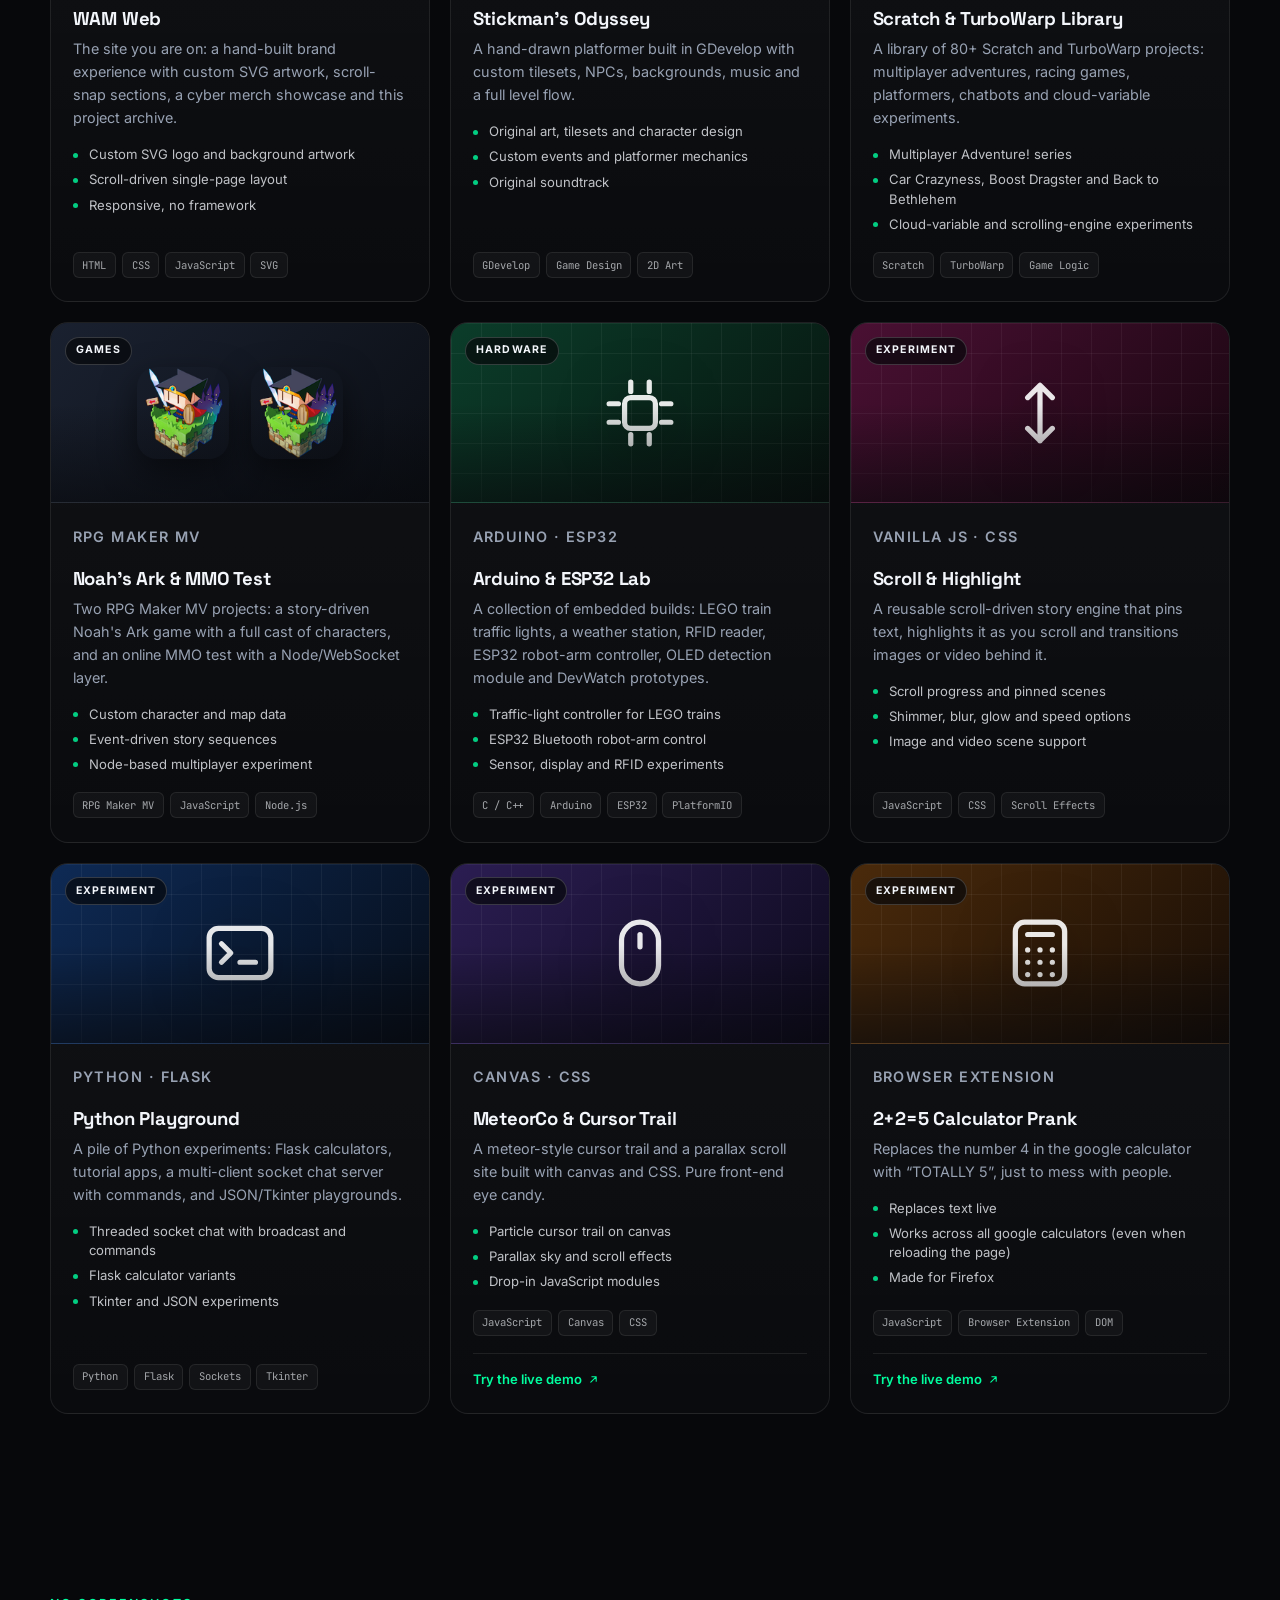
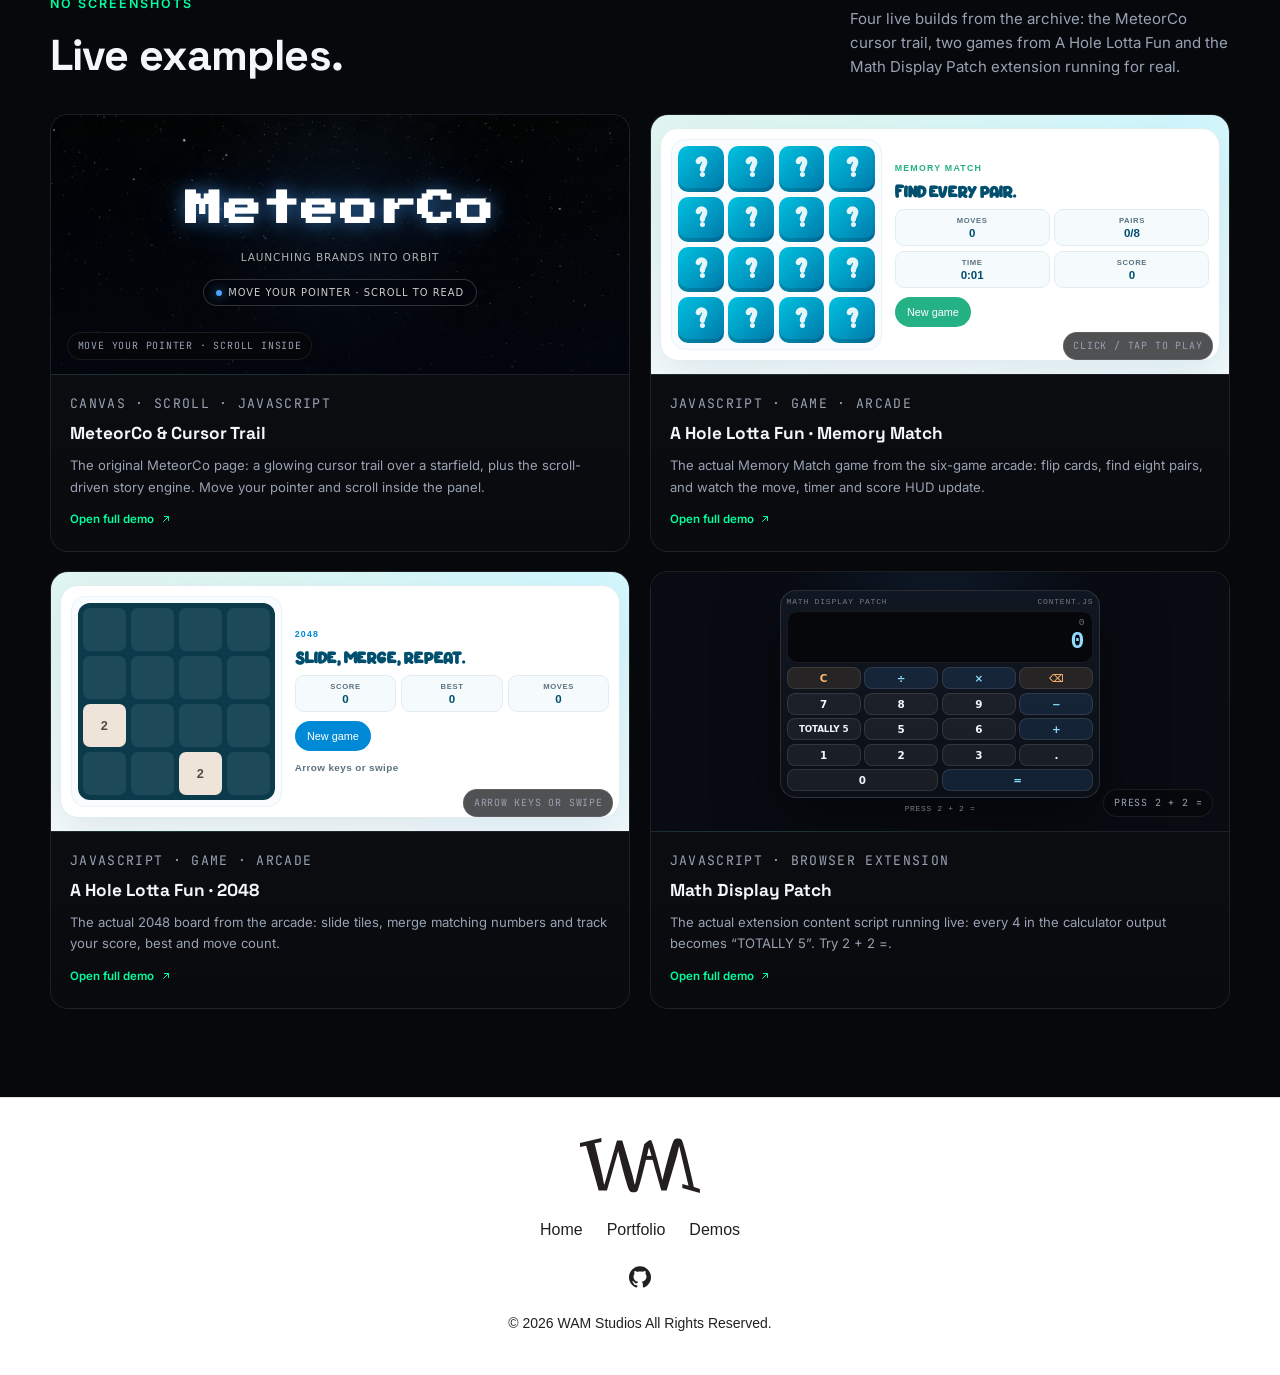
==== commit 7a037fe0: "Replace footer with white WAM footer" ====
--- a/index.html
+++ b/index.html
@@ -103,18 +103,6 @@
     letter-spacing: 0.02em;
   }
 
-  .brand-mark {
-    display: grid;
-    place-items: center;
-    width: 38px;
-    height: 38px;
-    border-radius: 11px;
-    background: linear-gradient(135deg, var(--green), var(--cyan));
-    color: #04120c;
-    font-size: 1.15rem;
-    box-shadow: 0 0 24px rgba(0, 255, 159, 0.28);
-  }
-
   .brand-logo {
     display: block;
     width: auto;
@@ -685,37 +673,72 @@
   .reveal { opacity: 0; transform: translateY(18px); transition: opacity 0.6s ease, transform 0.6s ease; }
   .reveal.in { opacity: 1; transform: none; }
 
-  .site-footer {
-    margin-top: 2rem;
-    padding: 2rem 0;
-    border-top: 1px solid var(--line);
-    background: #050609;
-  }
-
-  .site-footer-inner {
+  .footer-centered {
+    margin: 0;
+    padding: 2.5rem 1.5rem;
+    border-top: 1px solid #e5e5e5;
+    background: #fff;
+    color: #231f20;
+    text-align: center;
+    font-family: -apple-system, BlinkMacSystemFont, "Segoe UI", Roboto, "Helvetica Neue", Arial, sans-serif;
+  }
+
+  .footer-centered__container {
+    max-width: 800px;
+    margin: 0 auto;
     display: flex;
+    flex-direction: column;
     align-items: center;
-    justify-content: space-between;
     gap: 1.5rem;
-    flex-wrap: wrap;
-  }
-
-  .footer-nav {
+  }
+
+  .footer-centered__logo {
+    display: block;
+    width: 120px;
+    height: auto;
+  }
+
+  .footer-centered__logo img {
+    display: block;
+    width: 100%;
+    height: auto;
+  }
+
+  .footer-centered__nav ul,
+  .footer-centered__social ul {
+    margin: 0;
+    padding: 0;
+    list-style: none;
     display: flex;
     flex-wrap: wrap;
-    gap: 1rem;
-  }
-
-  .footer-nav a {
-    color: var(--muted);
-    font-size: 0.82rem;
-  }
-
-  .footer-nav a:hover { color: var(--text); }
-
-  .footer-copy {
-    color: var(--muted);
-    font-size: 0.75rem;
+    justify-content: center;
+    gap: 1.5rem;
+  }
+
+  .footer-centered__nav a,
+  .footer-centered__social a {
+    color: #231f20;
+    text-decoration: none;
+    font-weight: 500;
+    transition: color 0.2s ease-in-out;
+  }
+
+  .footer-centered__nav a:hover,
+  .footer-centered__social a:hover {
+    color: #666;
+  }
+
+  .footer-centered__social svg {
+    display: block;
+    width: 22px;
+    height: 22px;
+    fill: currentColor;
+    transition: fill 0.2s ease-in-out;
+  }
+
+  .footer-centered__copyright {
+    margin: 0;
+    font-size: 0.875rem;
   }
 
   @media (max-width: 1100px) {
@@ -750,7 +773,8 @@
     .section { padding: 3.8rem 0; }
     .demo-grid { grid-template-columns: 1fr; }
     .demo-stage { height: 230px; }
-    .site-footer-inner { align-items: flex-start; flex-direction: column; }
+    .footer-centered { padding: 2rem 1rem; }
+    .footer-centered__logo { width: 104px; }
   }
 
   @media (max-width: 380px) {
@@ -1266,18 +1290,28 @@
   </section>
 </main>
 
-<footer class="site-footer">
-  <div class="wrap site-footer-inner">
-    <a class="brand" href="#top">
-      <span class="brand-mark">W</span>
-      <img class="brand-logo" src="image/WAM Logo TW.svg" alt="WAM Studios">
+<footer class="footer-centered">
+  <div class="footer-centered__container">
+    <a class="footer-centered__logo" href="#top" aria-label="WAM Studios homepage">
+      <img src="image/WAM Logo T.svg" alt="WAM Studios">
     </a>
-    <nav class="footer-nav" aria-label="Footer navigation">
-      <a href="#work">Work</a>
-      <a href="#live">Demos</a>
-      <a href="https://github.com/Salad-Spinner" target="_blank" rel="noopener">GitHub</a>
+    <nav class="footer-centered__nav" aria-label="Footer navigation">
+      <ul>
+        <li><a href="#top">Home</a></li>
+        <li><a href="#work">Portfolio</a></li>
+        <li><a href="#live">Demos</a></li>
+      </ul>
     </nav>
-    <p class="footer-copy">&copy; 2026 WAM Studios. Built by hand with HTML, CSS and JavaScript.</p>
+    <nav class="footer-centered__social" aria-label="Social media links">
+      <ul>
+        <li>
+          <a href="https://github.com/Salad-Spinner" target="_blank" rel="noopener" aria-label="GitHub">
+            <svg viewBox="0 0 98 96" aria-hidden="true" focusable="false"><path d="M41.4395 69.3848C28.8066 67.8535 19.9062 58.7617 19.9062 46.9902C19.9062 42.2051 21.6289 37.0371 24.5 33.5918C23.2559 30.4336 23.4473 23.7344 24.8828 20.959C28.7109 20.4805 33.8789 22.4902 36.9414 25.2656C40.5781 24.1172 44.4062 23.543 49.0957 23.543C53.7852 23.543 57.6133 24.1172 61.0586 25.1699C64.0254 22.4902 69.2891 20.4805 73.1172 20.959C74.457 23.543 74.6484 30.2422 73.4043 33.4961C76.4668 37.1328 78.0937 42.0137 78.0937 46.9902C78.0937 58.7617 69.1934 67.6621 56.3691 69.2891C59.623 71.3945 61.8242 75.9883 61.8242 81.252L61.8242 91.2051C61.8242 94.0762 64.2168 95.7031 67.0879 94.5547C84.4102 87.9512 98 70.6289 98 49.1914C98 22.1074 75.9883 6.69539e-07 48.9043 4.309e-07C21.8203 1.92261e-07 -1.9479e-07 22.1074 -4.3343e-07 49.1914C-6.20631e-07 70.4375 13.4941 88.0469 31.6777 94.6504C34.2617 95.6074 36.75 93.8848 36.75 91.3008L36.75 83.6445C35.4102 84.2188 33.6875 84.6016 32.1562 84.6016C25.8398 84.6016 22.1074 81.1563 19.4277 74.7441C18.375 72.1602 17.2266 70.6289 15.0254 70.3418C13.877 70.2461 13.4941 69.7676 13.4941 69.1934C13.4941 68.0449 15.4082 67.1836 17.3223 67.1836C20.0977 67.1836 22.4902 68.9063 24.9785 72.4473C26.8926 75.2227 28.9023 76.4668 31.2949 76.4668C33.6875 76.4668 35.2187 75.6055 37.4199 73.4043C39.0469 71.7773 40.291 70.3418 41.4395 69.3848Z" fill="currentColor"/></svg>
+          </a>
+        </li>
+      </ul>
+    </nav>
+    <p class="footer-centered__copyright">&copy; 2026 WAM Studios All Rights Reserved.</p>
   </div>
 </footer>
 
